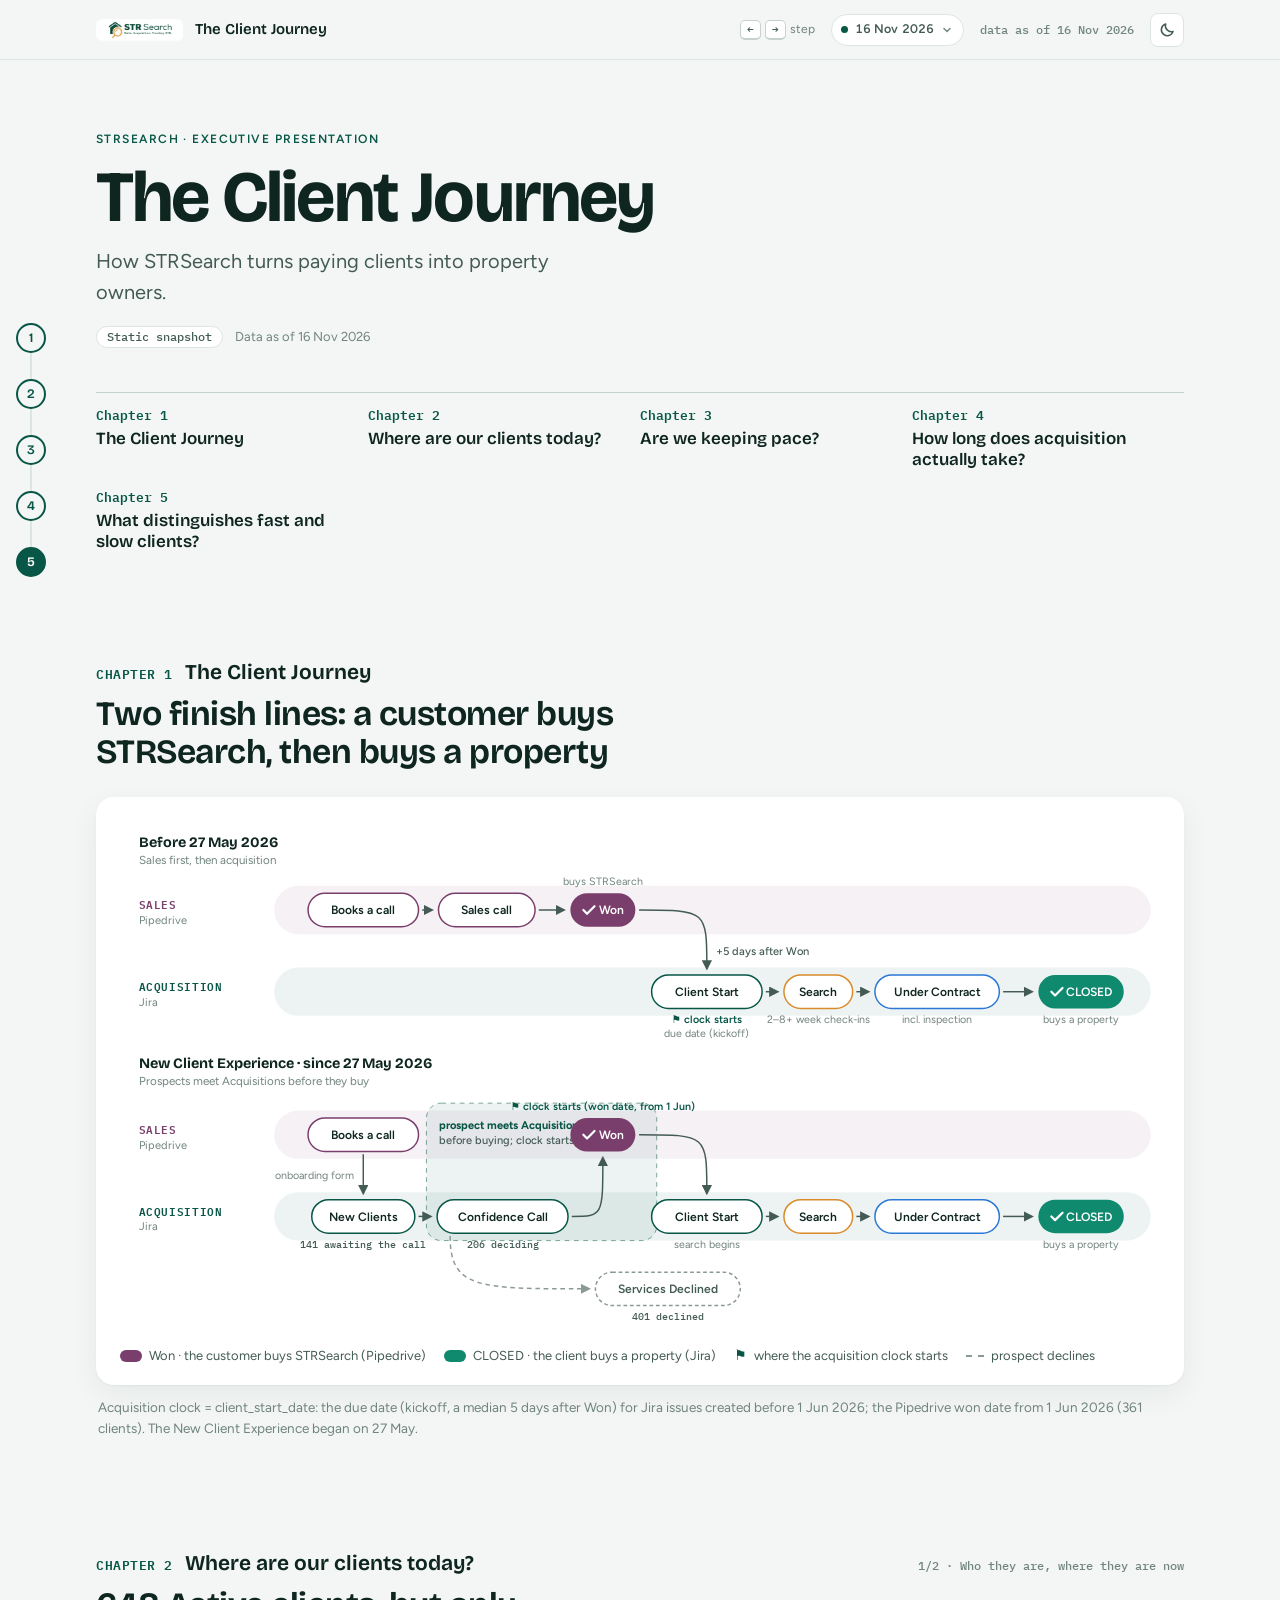
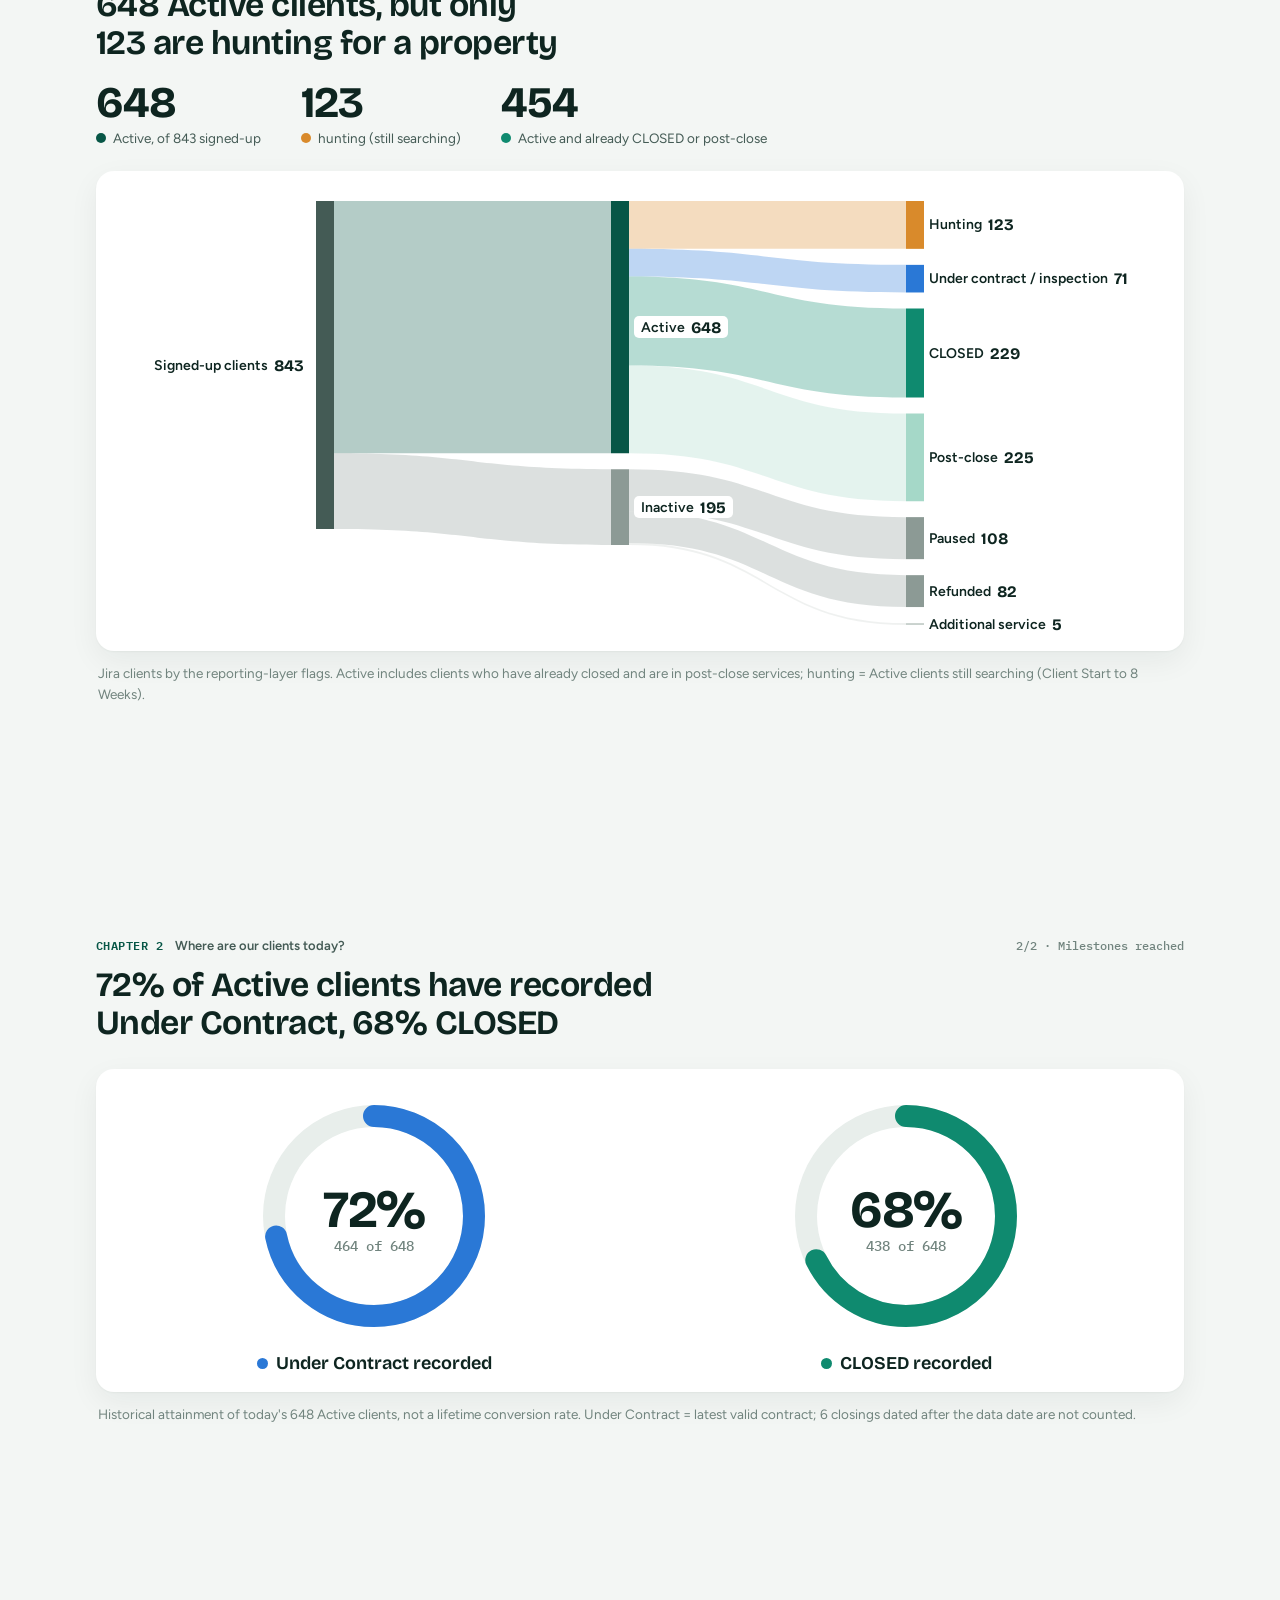
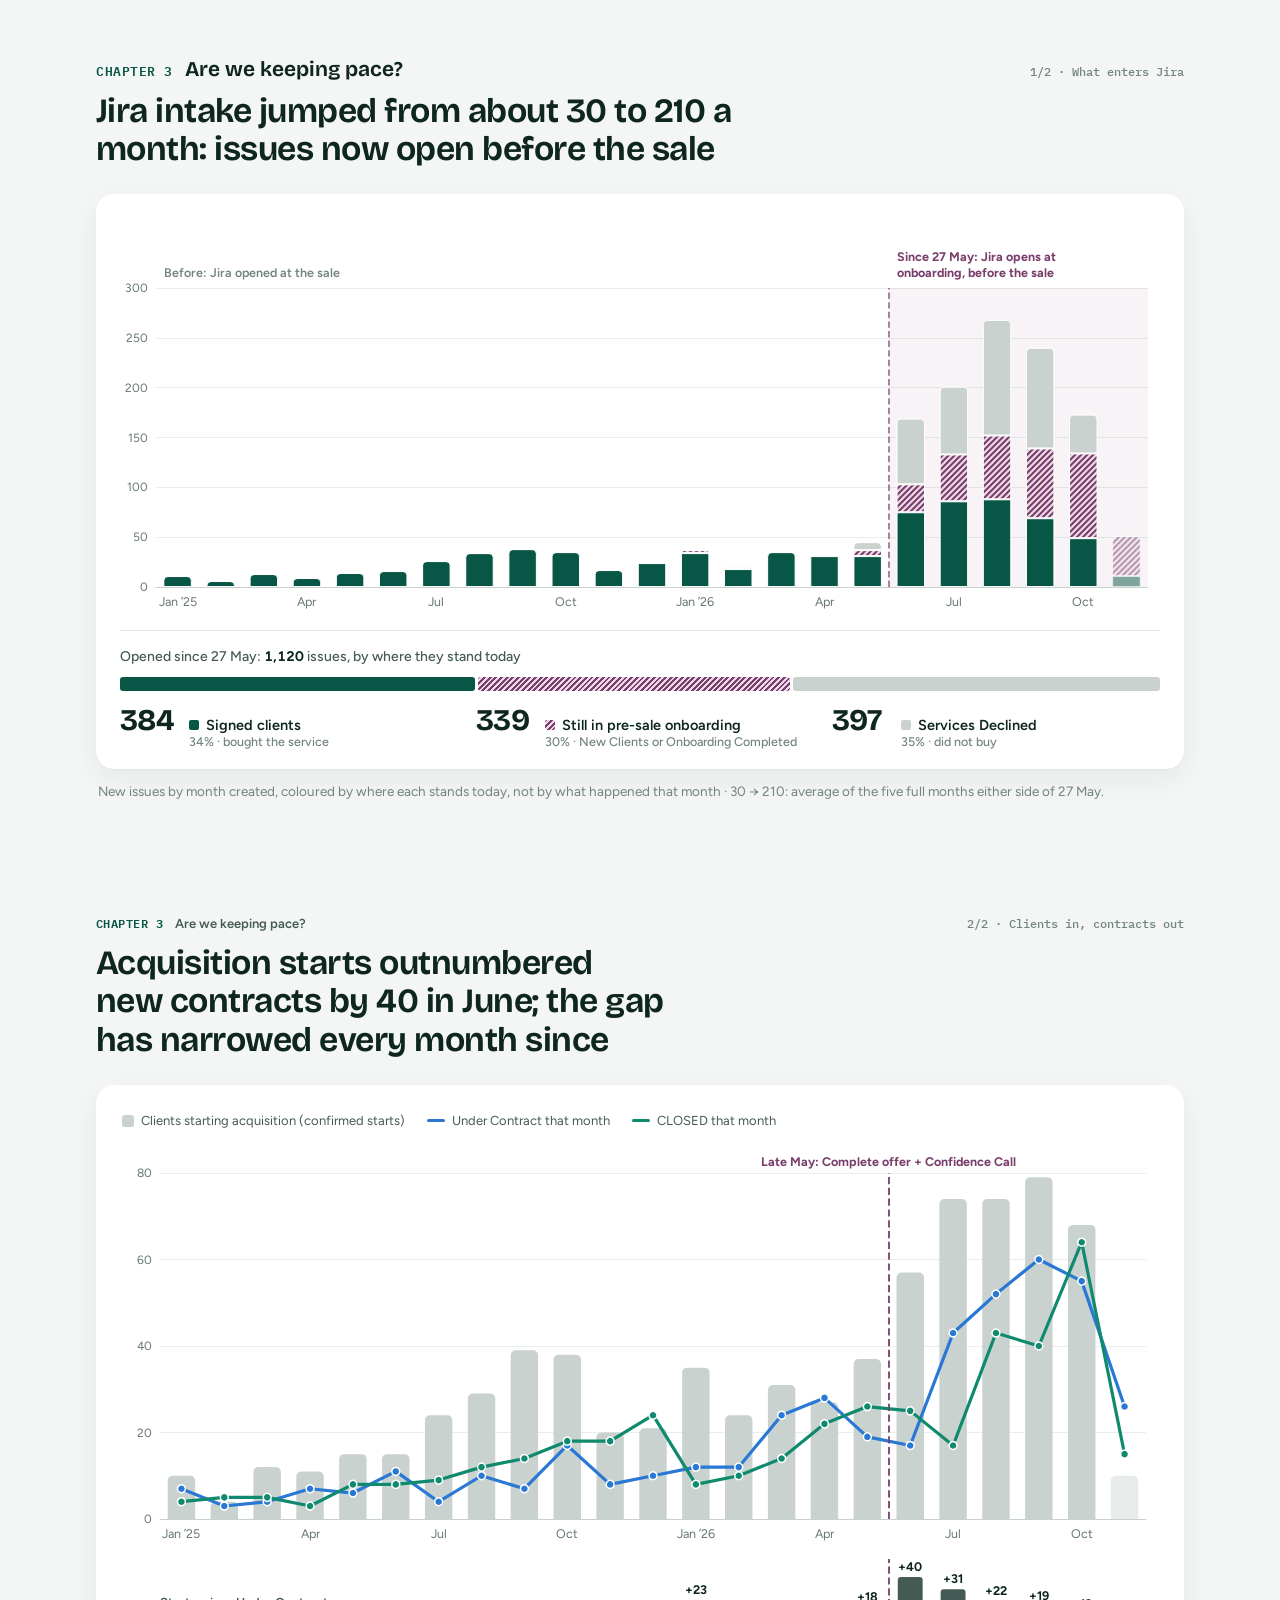
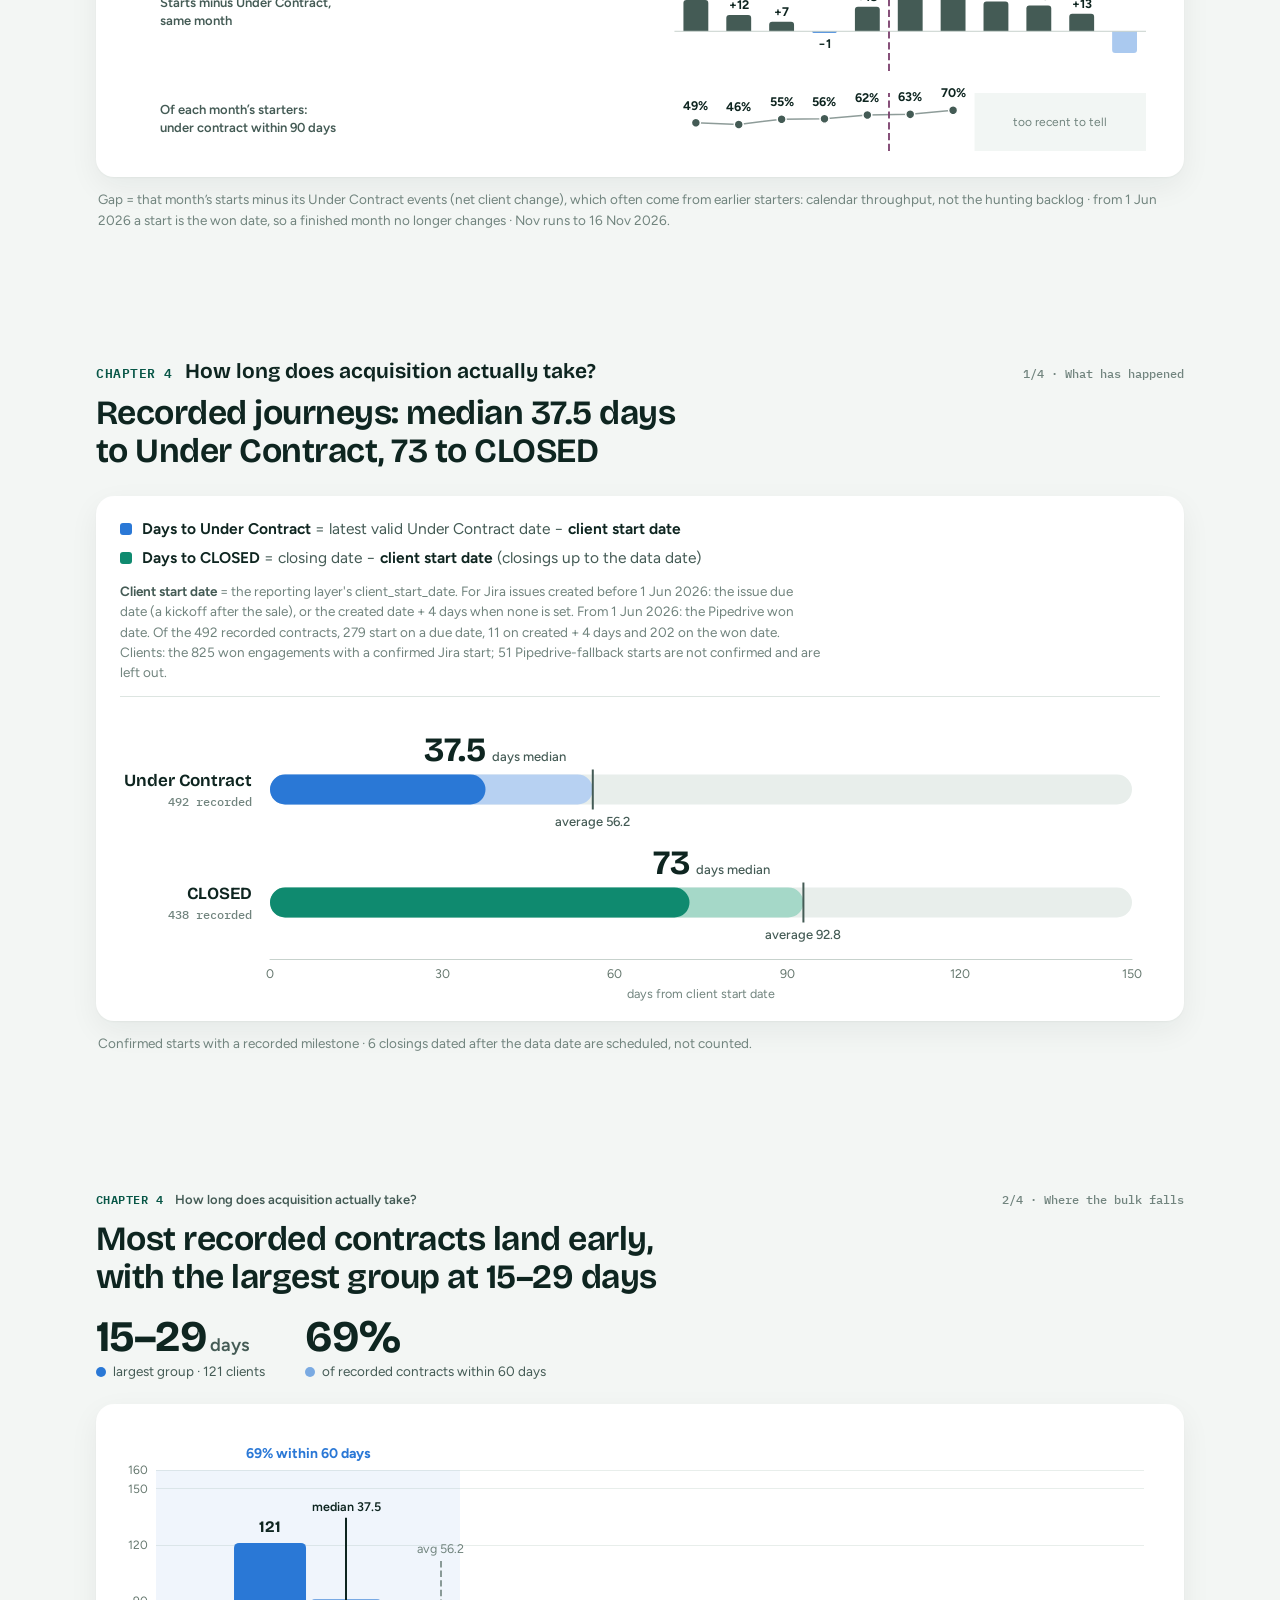
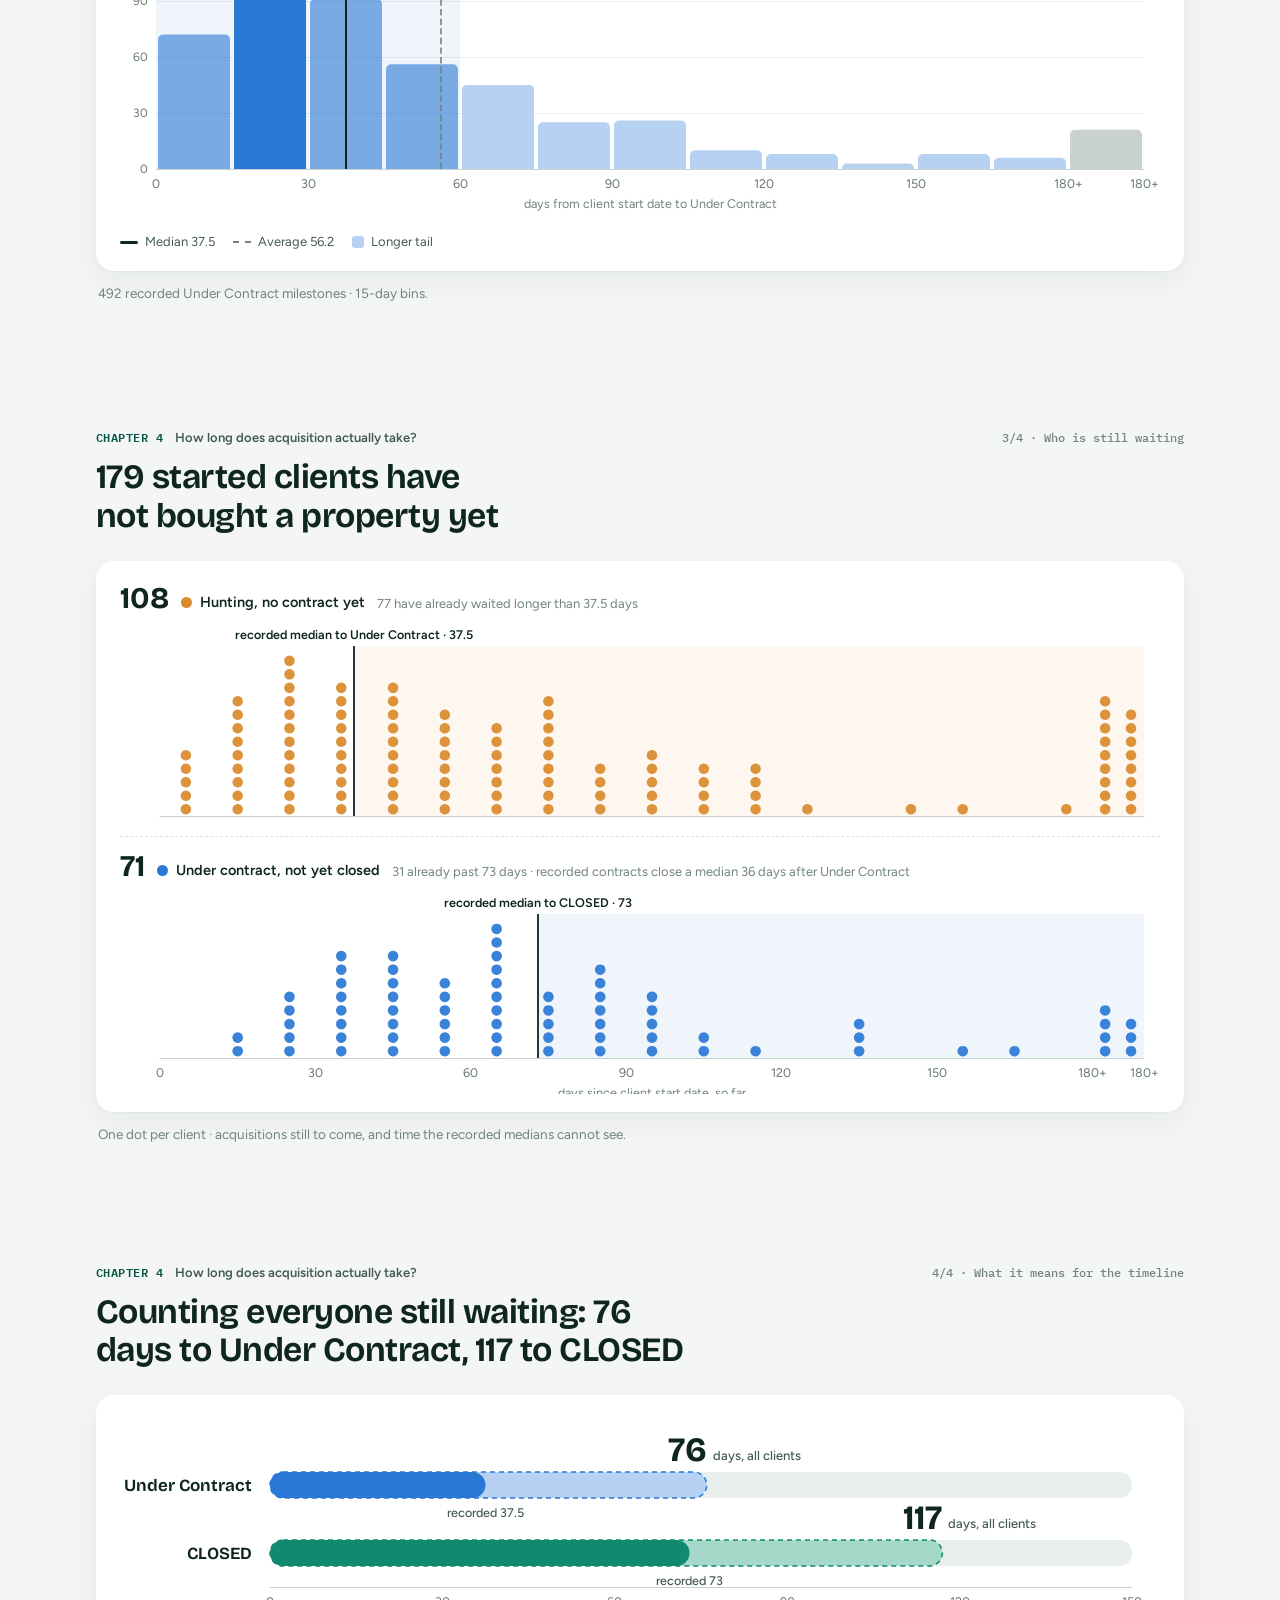
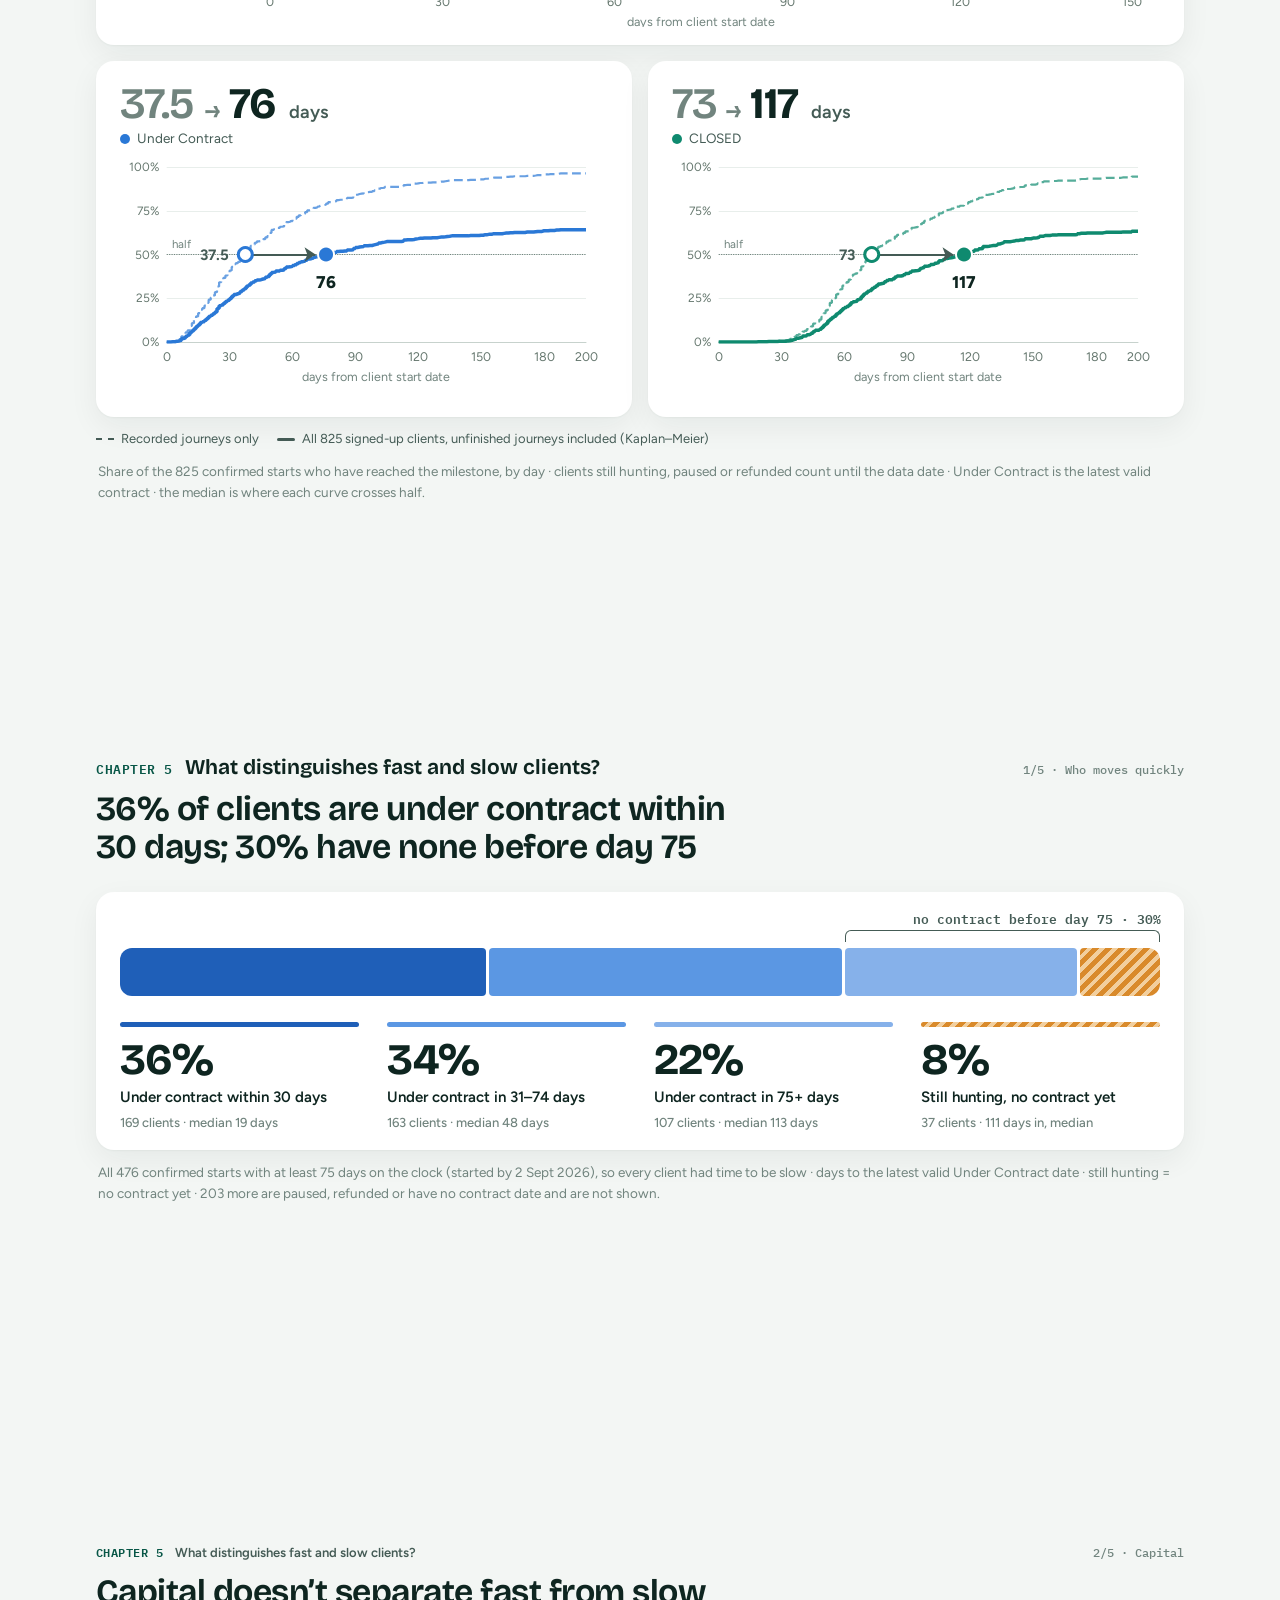
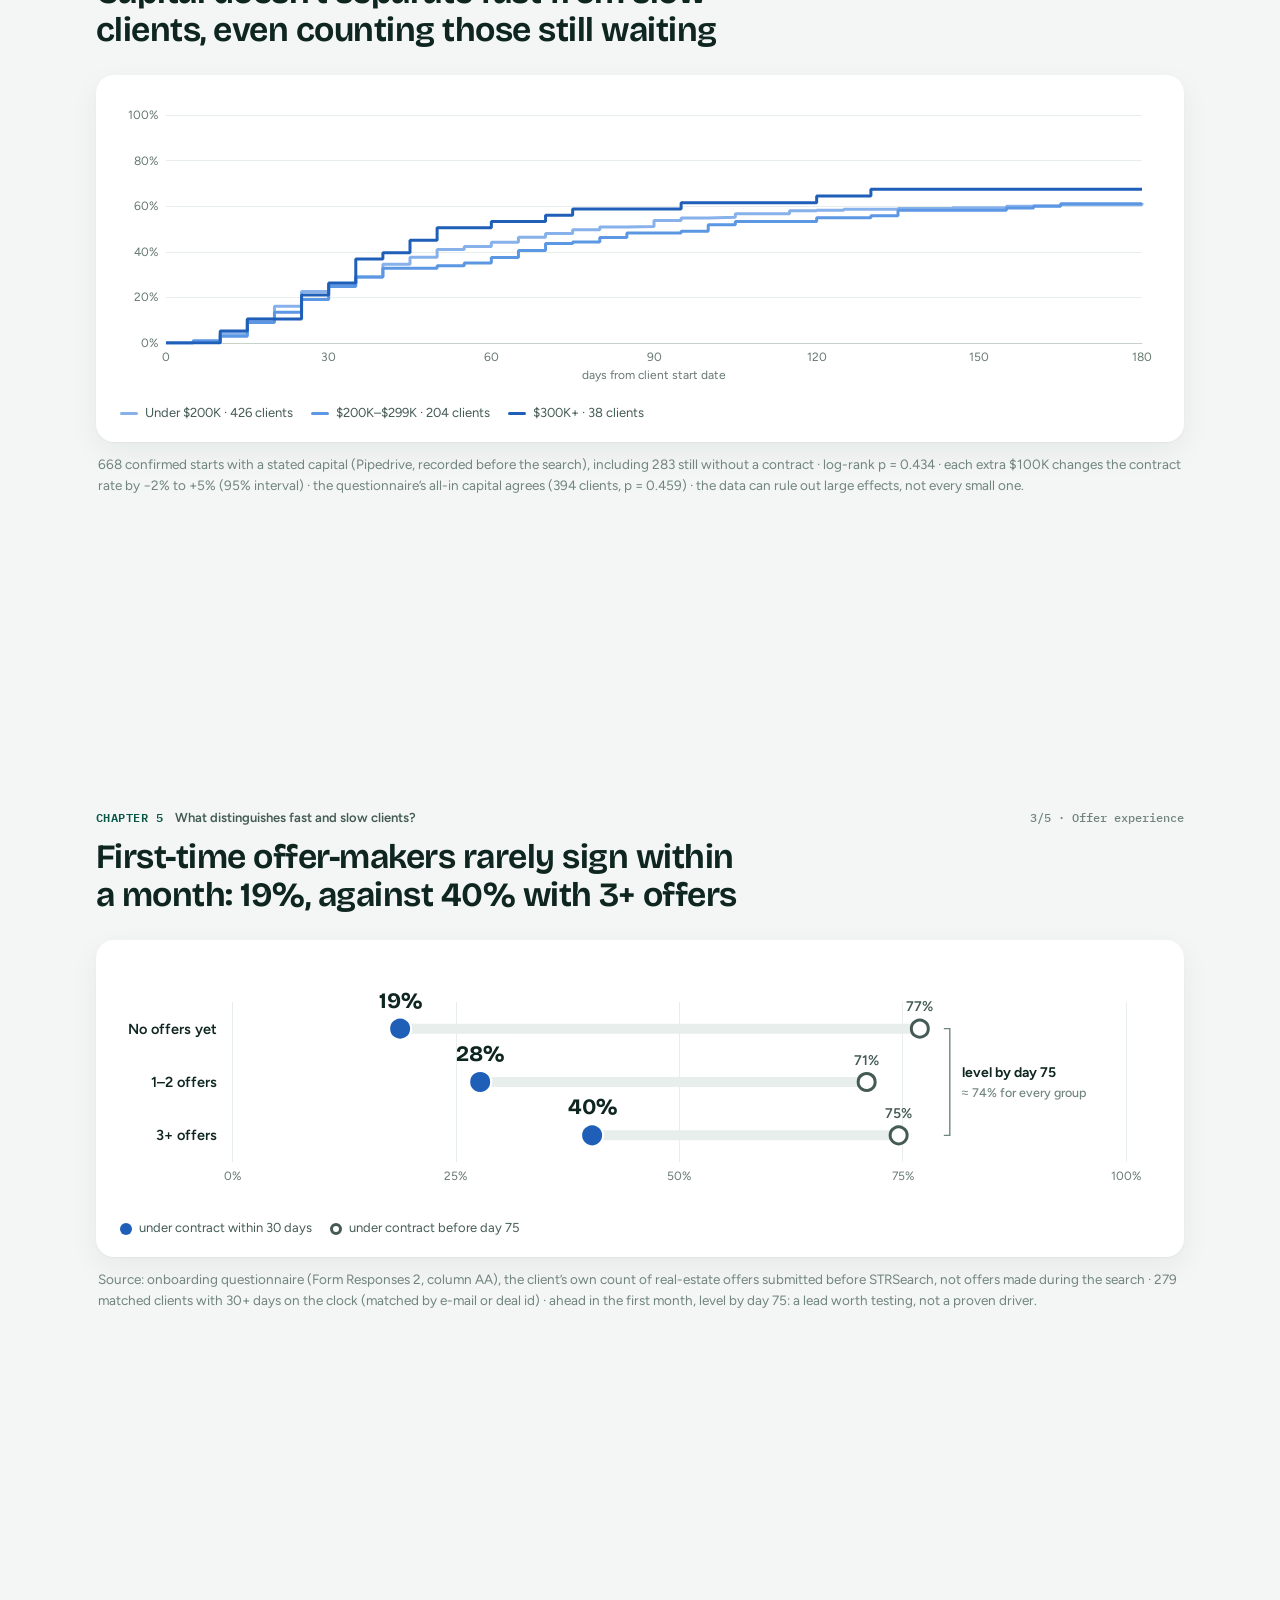
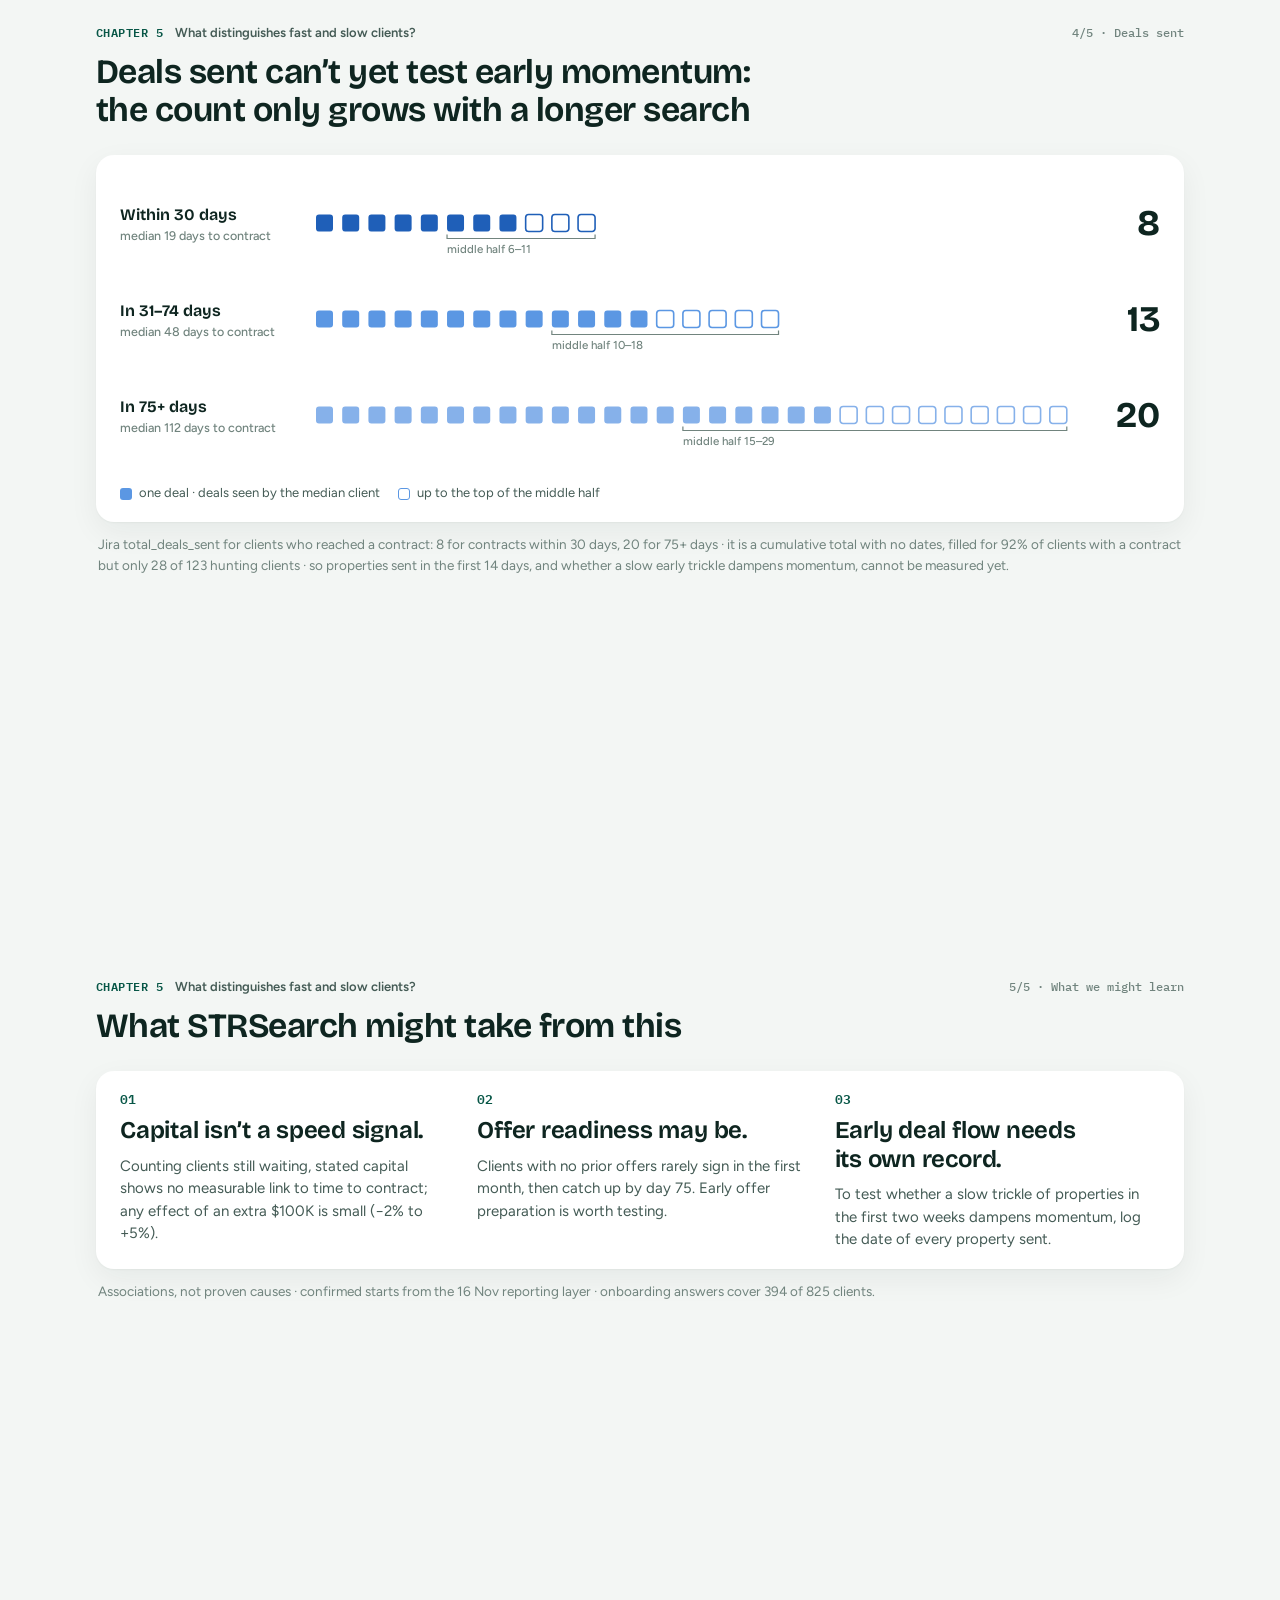
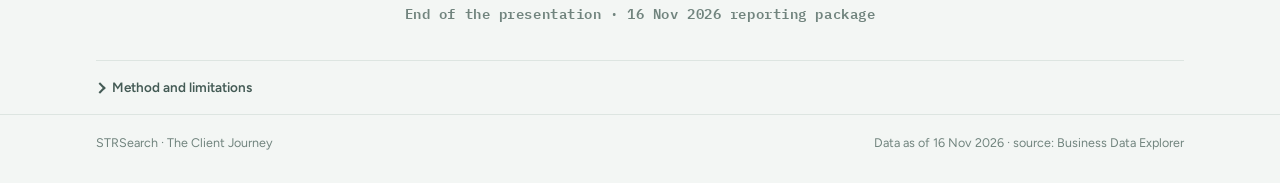
==== docs/2026-11-16/index.html @ 4b4d4197 "Two reporting versions: 16 Nov 2026 (default) and the frozen 12 Nov 2026 archive - 12 Nov 2026 site " ====
<!doctype html>
<html lang="en" data-version="2026-11-16">
<head>
  <meta charset="utf-8">
  <meta name="viewport" content="width=device-width, initial-scale=1, viewport-fit=cover">
  <title>STRSearch Client Journey</title>
  <meta name="claude:viewport-fit-sides" content="cover">
  <meta name="description" content="16 Nov 2026 reporting package. How STRSearch turns paying clients into property owners: the client journey, where clients are today, monthly pace, time to Under Contract and CLOSED, and what distinguishes fast and slow clients.">
  <meta name="robots" content="noindex, nofollow">
  <link rel="icon" href="assets/img/strsearch-logo.webp">
  <link rel="preconnect" href="https://fonts.googleapis.com">
  <link rel="preconnect" href="https://fonts.gstatic.com" crossorigin>
  <link rel="stylesheet" href="https://fonts.googleapis.com/css2?family=Bricolage+Grotesque:opsz,wght@12..96,500..800&family=Figtree:wght@400;500;600;700&family=IBM+Plex+Mono:wght@500;600&display=swap">
  <link rel="stylesheet" href="assets/css/story.css">
  <link rel="stylesheet" href="../version-switcher.css">
  <script>try { var t = localStorage.getItem('cj-theme'); if (t) document.documentElement.setAttribute('data-theme', t); } catch (e) {}</script>
</head>
<body>
  <a class="visually-hidden" href="#main">Skip to content</a>
  <header class="top">
    <div class="stage">
      <a class="brand" href="#top" aria-label="Back to the start"><img src="assets/img/strsearch-logo.webp" alt="STR Search" width="80" height="22"><span>The Client Journey</span></a>
      <span class="spacer"></span>
      <span class="keys" aria-hidden="true"><kbd>←</kbd><kbd>→</kbd> step</span>
      <span data-version-slot></span>
      <span class="snap" id="snap">snapshot</span>
      <button class="theme-btn" id="themeBtn" type="button" aria-label="Switch light or dark mode"><svg viewBox="0 0 20 20" fill="none" stroke="currentColor" stroke-width="1.8" stroke-linecap="round" stroke-linejoin="round"><path d="M16.5 12.2A7 7 0 017.8 3.5a7 7 0 108.7 8.7z"/></svg></button>
    </div>
    <div class="progress" id="progress"></div>
  </header>
  <nav class="rail" id="rail" aria-label="Chapters"></nav>
  <main id="main"></main>
  <footer class="foot"><div class="stage"><span>STRSearch · The Client Journey</span><span id="foot-asof"></span></div></footer>

  <script src="assets/vendor/echarts-5.5.0.min.js"></script>
  <script src="data/story-data.js"></script>
  <script src="assets/js/story.js"></script>
  <script src="assets/js/chapters/journey.js"></script>
  <script src="assets/js/chapters/outcomes.js"></script>
  <script src="assets/js/chapters/pace.js"></script>
  <script src="assets/js/chapters/speed.js"></script>
  <script src="assets/js/chapters/drivers.js"></script>
  <script src="assets/js/chapters/method.js"></script>
  <script src="assets/js/app.js"></script>
  <script src="../versions.js"></script>
  <script src="../version-switcher.js"></script>
  <script>document.getElementById('snap').textContent = 'data as of ' + S.date(S.data.meta.asof);</script>
</body>
</html>
---- docs/2026-11-16/assets/css/story.css ----
/* The Client Journey: a visually led presentation.
   Layout: one stage column (max 1120px) of "scenes", each a slide-like block (eyebrow + one-line headline + one hero visual).
   A slim journey rail on the left tracks the four chapters. Arrow keys step between scenes.
   Colour carries meaning everywhere: plum = sales clock, deep green = acquisition clock,
   amber = still searching, blue = Under Contract, green = CLOSED, grey = inactive / context.
   Chapter 3 intake: signed client = acquisition green, still in pre-sale onboarding = hatched plum (sales side, undecided), Services Declined = grey (--decl).
   Chapter 5 speed groups use one blue ramp (strong = within 30 days, pale = 75+ days) plus hatched amber for still searching.
   Milestone palette validated with the dataviz validator (light on #ffffff, dark on #131c19). */

:root {
  color-scheme: light;
  --bg: #f3f6f4; --surface: #ffffff; --surface-2: #f6f9f7;
  --ink: #0e2520; --ink-2: #445b55; --muted: #71847e;
  --line: #dde5e1; --line-2: #c7d2cd;
  --sales: #7a3e6c; --sales-2: #ecdbe7;
  --acq: #075646; --acq-2: #d5e8e1;
  --uc: #2a78d6; --uc-2: #b7d1f2;
  --closed: #0f8a6f; --closed-2: #a5d8c8;
  --wait: #d98a2b; --wait-2: #f2cf9e;
  --hold: #8c9a95; --hold-2: #c9d2ce; --decl: #c9d2ce;
  --sp-fast: #1f5fb8; --sp-mid: #5b97e3; --sp-slow: #86b1ea;
  --grid: #e8eeeb; --axis: #c7d2cd; --label: #66786f;
  --focus: #2a78d6;
  --shadow: 0 1px 2px rgba(10, 40, 34, .04), 0 10px 30px rgba(10, 40, 34, .06);
  --f-display: "Bricolage Grotesque", "Figtree", system-ui, sans-serif;
  --f-body: "Figtree", system-ui, -apple-system, "Segoe UI", sans-serif;
  --f-mono: "IBM Plex Mono", ui-monospace, "SFMono-Regular", Menlo, monospace;
  --stage: 1120px;
  --head: 60px;
}
@media (prefers-color-scheme: dark) {
  :root:not([data-theme="light"]) {
    color-scheme: dark;
    --bg: #0c1412; --surface: #131c19; --surface-2: #17221e;
    --ink: #e8f1ed; --ink-2: #b5c4be; --muted: #8b9b95;
    --line: #24302c; --line-2: #34423d;
    --sales: #c46fb4; --sales-2: #3a2235;
    --acq: #3fb08f; --acq-2: #163a30;
    --uc: #3987e5; --uc-2: #23426a;
    --closed: #1b9a7c; --closed-2: #1a4f41;
    --wait: #c98500; --wait-2: #5a4212;
    --hold: #7f8d88; --hold-2: #36423e; --decl: #7f8d88;
    --sp-fast: #8bbaf5; --sp-mid: #4a8be0; --sp-slow: #24518f;
    --grid: #1f2a26; --axis: #34423d; --label: #8b9b95;
    --focus: #5596ea;
    --shadow: 0 1px 2px rgba(0, 0, 0, .35), 0 10px 30px rgba(0, 0, 0, .25);
  }
}
:root[data-theme="dark"] {
  color-scheme: dark;
  --bg: #0c1412; --surface: #131c19; --surface-2: #17221e;
  --ink: #e8f1ed; --ink-2: #b5c4be; --muted: #8b9b95;
  --line: #24302c; --line-2: #34423d;
  --sales: #c46fb4; --sales-2: #3a2235;
  --acq: #3fb08f; --acq-2: #163a30;
  --uc: #3987e5; --uc-2: #23426a;
  --closed: #1b9a7c; --closed-2: #1a4f41;
  --wait: #c98500; --wait-2: #5a4212;
  --hold: #7f8d88; --hold-2: #36423e; --decl: #7f8d88;
  --sp-fast: #8bbaf5; --sp-mid: #4a8be0; --sp-slow: #24518f;
  --grid: #1f2a26; --axis: #34423d; --label: #8b9b95;
  --focus: #5596ea;
  --shadow: 0 1px 2px rgba(0, 0, 0, .35), 0 10px 30px rgba(0, 0, 0, .25);
}

* { box-sizing: border-box; }
html { scroll-behavior: smooth; scroll-padding-top: var(--head); }
@media (min-width: 1000px) and (min-height: 700px) and (prefers-reduced-motion: no-preference) { html { scroll-snap-type: y proximity; } }
@media (prefers-reduced-motion: reduce) { html { scroll-behavior: auto; } }
body { margin: 0; background: var(--bg); color: var(--ink); font: 400 16px/1.55 var(--f-body); -webkit-font-smoothing: antialiased; }
body::before { content: ""; position: fixed; inset: 0 0 auto; height: env(safe-area-inset-top, 0px); z-index: 40; background: var(--surface); }
.stage { max-width: var(--stage); margin: 0 auto; padding-left: max(16px, env(safe-area-inset-left, 0px)); padding-right: max(16px, env(safe-area-inset-right, 0px)); }
a { color: var(--acq); }
:focus-visible { outline: 2px solid var(--focus); outline-offset: 3px; border-radius: 4px; }
.num { font-variant-numeric: tabular-nums; }
.visually-hidden { position: absolute; width: 1px; height: 1px; overflow: hidden; clip: rect(0 0 0 0); white-space: nowrap; }

/* ---------- header */
.top { position: sticky; top: env(safe-area-inset-top, 0px); z-index: 30; height: var(--head); background: color-mix(in srgb, var(--bg) 88%, transparent); backdrop-filter: blur(10px); border-bottom: 1px solid var(--line); }
.top .stage { height: 100%; display: flex; align-items: center; gap: 16px; }
.brand { display: flex; align-items: center; gap: 12px; text-decoration: none; color: var(--ink); min-width: 0; }
.brand img { height: 22px; width: auto; }
.brand span { font: 600 15px/1 var(--f-display); white-space: nowrap; }
.top .spacer { flex: 1; }
.snap { font: 500 12px/1 var(--f-mono); color: var(--muted); white-space: nowrap; }
.keys { display: inline-flex; align-items: center; gap: 4px; font-size: 12px; color: var(--muted); }
.keys kbd { font: 500 11px/1 var(--f-mono); border: 1px solid var(--line-2); border-bottom-width: 2px; border-radius: 5px; padding: 3px 6px; background: var(--surface); color: var(--ink-2); }
.theme-btn { flex: none; width: 34px; height: 34px; border-radius: 8px; border: 1px solid var(--line); background: var(--surface); color: var(--ink-2); cursor: pointer; display: grid; place-items: center; }
.theme-btn svg { width: 17px; height: 17px; }
.progress { position: absolute; left: 0; bottom: -1px; height: 2px; width: 100%; transform-origin: left; transform: scaleX(0); background: var(--acq); }
@media (max-width: 760px) { .keys, .snap { display: none; } }

/* ---------- journey rail */
.rail { position: fixed; left: max(14px, calc((100vw - var(--stage)) / 2 - 64px)); top: 50%; transform: translateY(-50%); z-index: 20; display: none; }
@media (min-width: 1260px) { .rail { display: block; } }
.rail ol { list-style: none; margin: 0; padding: 0; display: grid; gap: 26px; position: relative; }
.rail ol::before { content: ""; position: absolute; left: 14px; top: 14px; bottom: 14px; width: 2px; background: var(--line); }
.rail li { position: relative; }
.rail a { display: flex; align-items: center; gap: 10px; text-decoration: none; color: var(--muted); }
.rail .dot { width: 30px; height: 30px; border-radius: 50%; display: grid; place-items: center; background: var(--bg); border: 2px solid var(--line-2); font: 600 13px/1 var(--f-display); color: var(--muted); position: relative; z-index: 1; transition: background .2s, border-color .2s, color .2s; }
.rail .lbl { font-size: 12.5px; font-weight: 500; white-space: nowrap; opacity: 0; transform: translateX(-4px); transition: opacity .2s, transform .2s; pointer-events: none; background: var(--surface); padding: 3px 8px; border-radius: 6px; box-shadow: var(--shadow); }
.rail a:hover .lbl, .rail a:focus-visible .lbl { opacity: 1; transform: none; }
.rail li.on .dot { background: var(--acq); border-color: var(--acq); color: var(--surface); }
.rail li.done .dot { border-color: var(--acq); color: var(--acq); }

/* ---------- opening */
.opening { padding-block: 72px 40px; }
.kicker { font: 600 12px/1.3 var(--f-body); letter-spacing: .12em; text-transform: uppercase; color: var(--acq); }
h1 { font: 700 clamp(40px, 6vw, 72px)/0.98 var(--f-display); letter-spacing: -.025em; margin: 14px 0 14px; color: var(--ink); }
.opening .sub { font-size: clamp(17px, 1.6vw, 20px); color: var(--ink-2); margin: 0; max-width: 40ch; }
.opening .meta { margin-top: 18px; display: flex; flex-wrap: wrap; gap: 8px 12px; align-items: center; font-size: 13px; color: var(--muted); }
.tag { display: inline-flex; align-items: center; gap: 6px; padding: 4px 10px; border-radius: 999px; background: var(--surface); border: 1px solid var(--line); font: 500 12px/1 var(--f-mono); color: var(--ink-2); }
.agenda { list-style: none; padding: 0; margin: 44px 0 0; display: grid; grid-template-columns: repeat(4, minmax(0, 1fr)); gap: 0; border-top: 1px solid var(--line-2); }
@media (max-width: 860px) { .agenda { grid-template-columns: repeat(2, minmax(0, 1fr)); } }
.agenda a { display: grid; gap: 6px; padding: 16px 16px 4px 0; text-decoration: none; color: var(--ink); }
.agenda .n { font: 600 13px/1 var(--f-mono); color: var(--acq); }
.agenda .t { font: 600 17px/1.25 var(--f-display); }
.agenda a:hover .t { color: var(--acq); }

/* ---------- scenes */
.scene { padding-block: 64px 48px; scroll-snap-align: start; display: flex; flex-direction: column; justify-content: center; }
.scene > .stage { width: 100%; }
@media (min-width: 1000px) and (min-height: 700px) { .scene { min-height: calc(100svh - var(--head)); } }
.sh { display: grid; gap: 10px; margin-bottom: 26px; }
.sh-top { display: flex; flex-wrap: wrap; align-items: baseline; gap: 6px 12px; font-size: 13px; color: var(--muted); }
.sh-ch { font: 600 12px/1 var(--f-mono); letter-spacing: .04em; color: var(--acq); text-transform: uppercase; }
.sh-ct { font-weight: 600; color: var(--ink-2); }
.sh-step { font: 500 12px/1 var(--f-mono); color: var(--muted); margin-left: auto; }
.sh h2 { margin: 0; font: 650 clamp(24px, 2.7vw, 34px)/1.12 var(--f-display); letter-spacing: -.015em; color: var(--ink); max-width: 30ch; text-wrap: balance; }
.scene.first .sh-ct { font: 650 clamp(18px, 1.7vw, 21px)/1.2 var(--f-display); color: var(--ink); }
.scene.first .sh-ch { font-size: 13px; }

.board { background: var(--surface); border-radius: 18px; box-shadow: var(--shadow); padding: 22px 24px 18px; min-width: 0; }
.board + .board { margin-top: 16px; }
.cap { margin: 12px 2px 0; font-size: 13.5px; color: var(--muted); }
.cap b { color: var(--ink-2); font-weight: 600; }
.chart { width: 100%; height: 360px; }
.chart.h-xl { height: 440px; }
.chart.h-l { height: 400px; }
.chart.h-m { height: 300px; }
.chart.h-s { height: 210px; }
.chart.h-xs { height: 180px; }

.legend { display: flex; flex-wrap: wrap; gap: 6px 18px; font-size: 13px; color: var(--ink-2); margin-top: 6px; }
.legend span, .legend button { display: inline-flex; align-items: center; gap: 7px; }
.legend button { font: inherit; color: inherit; background: none; border: 0; padding: 4px 2px; cursor: pointer; border-radius: 6px; }
.legend button[aria-pressed="false"] { opacity: .4; }
.legend i { width: 12px; height: 12px; border-radius: 3px; display: inline-block; }
.legend i.line { height: 3px; width: 18px; border-radius: 2px; }
.legend i.dash { height: 0; width: 18px; border-top: 2.5px dashed; border-radius: 0; background: none !important; }
.legend i.dot { border-radius: 50%; }
.legend i.ring { border-radius: 50%; background: none !important; border: 2.5px solid; }

/* headline figures sitting above a visual */
.figs { display: flex; flex-wrap: wrap; gap: 14px 40px; margin: -6px 0 22px; }
.fig { display: grid; gap: 2px; }
.fig .v { font: 700 clamp(30px, 3.4vw, 44px)/1 var(--f-display); letter-spacing: -.02em; color: var(--ink); }
.fig .v small { font: 600 .42em var(--f-body); color: var(--ink-2); margin-left: 3px; letter-spacing: 0; }
.fig .l { font-size: 13.5px; color: var(--ink-2); display: flex; align-items: center; gap: 7px; }
.fig .l i { width: 10px; height: 10px; border-radius: 50%; display: inline-block; flex: none; }
.fig.arrow .v { display: inline-flex; align-items: baseline; gap: 10px; }
.fig.arrow .v .from { color: var(--muted); font-weight: 600; }
.fig.arrow .v .to { color: var(--ink); }
.fig.arrow .v .ar { font-size: .55em; color: var(--muted); }

/* ---------- small multiples */
.duo { display: grid; grid-template-columns: repeat(2, minmax(0, 1fr)); gap: 16px; }
@media (max-width: 860px) { .duo { grid-template-columns: 1fr; } }
.lane-head { display: flex; flex-wrap: wrap; align-items: baseline; gap: 4px 12px; margin: 0 0 2px; }
.lane-head .v { font: 700 30px/1 var(--f-display); color: var(--ink); }
.lane-head .t { font-size: 14.5px; font-weight: 600; color: var(--ink); display: inline-flex; align-items: center; gap: 8px; }
.lane-head .t i { width: 11px; height: 11px; border-radius: 50%; }
.lane-head .s { font-size: 13px; color: var(--muted); }
.lane + .lane { margin-top: 10px; padding-top: 14px; border-top: 1px dashed var(--line); }

/* ---------- rings */
.rings { display: grid; grid-template-columns: repeat(2, minmax(0, 1fr)); gap: 24px; align-items: start; }
@media (max-width: 640px) { .rings { grid-template-columns: 1fr; } }
.ring { display: grid; justify-items: center; gap: 12px; text-align: center; }
.ring svg { width: min(250px, 70vw); height: auto; display: block; }
.ring .bg { fill: none; stroke: var(--grid); }
.ring .fg { fill: none; stroke-linecap: round; transform: rotate(-90deg); transform-origin: 50% 50%; }
.ring .pct { font: 700 52px var(--f-display); fill: var(--ink); letter-spacing: -.02em; }
.ring .of { font: 500 14px var(--f-mono); fill: var(--muted); }
.ring .name { font: 650 18px/1.2 var(--f-display); color: var(--ink); display: inline-flex; align-items: center; gap: 8px; }
.ring .name i { width: 11px; height: 11px; border-radius: 50%; }

/* ---------- closing + method */
.closing { padding-block: 36px 8px; text-align: center; font: 600 14px var(--f-mono); color: var(--muted); letter-spacing: .04em; }
details.method { margin: 28px 0 0; border-top: 1px solid var(--line); }
details.method > summary { cursor: pointer; list-style: none; padding: 16px 0; font-size: 13.5px; font-weight: 600; color: var(--ink-2); display: flex; align-items: center; gap: 8px; }
details.method > summary::-webkit-details-marker { display: none; }
details.method > summary::before { content: ""; width: 6px; height: 6px; border-right: 2px solid currentColor; border-bottom: 2px solid currentColor; transform: rotate(-45deg); transition: transform .15s; }
details.method[open] > summary::before { transform: rotate(45deg); }
details.method ul { margin: 0 0 20px; padding-left: 18px; columns: 2; column-gap: 44px; font-size: 13.5px; color: var(--ink-2); }
details.method li { break-inside: avoid; margin-bottom: 8px; }
@media (max-width: 800px) { details.method ul { columns: 1; } }
footer.foot { border-top: 1px solid var(--line); padding-block: 18px 30px; font-size: 12.5px; color: var(--muted); }
footer.foot .stage { display: flex; flex-wrap: wrap; gap: 6px 18px; justify-content: space-between; }

/* ---------- chapter 1: route map */
.diagram .scroll { overflow-x: auto; }
.diagram svg { display: block; width: 100%; min-width: 940px; height: auto; }
.jt { font: 700 15.5px var(--f-display); fill: var(--ink); }
.jts { font: 400 12.5px var(--f-body); fill: var(--muted); }
.jband.s { fill: var(--sales); opacity: .07; }
.jband.a { fill: var(--acq); opacity: .07; }
.jlane { font: 600 11.5px var(--f-mono); letter-spacing: .06em; }
.jlane.s { fill: var(--sales); }
.jlane.a { fill: var(--acq); }
.jlsub { font: 400 12px var(--f-body); fill: var(--muted); }
.jn rect { fill: var(--surface); stroke-width: 1.6; }
.jn text { font: 600 13px var(--f-body); fill: var(--ink); }
.jn.s rect { stroke: var(--sales); }
.jn.a rect { stroke: var(--acq); }
.jn.search rect { stroke: var(--wait); }
.jn.uc rect { stroke: var(--uc); }
.jn.won rect { fill: var(--sales); stroke: none; }
.jn.closed rect { fill: var(--closed); stroke: none; }
.jn.won text, .jn.closed text { fill: #fff; }
.jn.exit rect { stroke: var(--hold); stroke-dasharray: 4 3; }
.jn.exit text { fill: var(--ink-2); }
.jn-check { fill: none; stroke: #fff; stroke-width: 2.4; stroke-linecap: round; stroke-linejoin: round; }
.jsub { font: 400 11.5px var(--f-body); fill: var(--muted); }
.jsub.flag { fill: var(--acq); font-weight: 600; }
.jsub.count { font: 500 11px var(--f-mono); fill: var(--ink-2); }
.je { fill: none; stroke: var(--ink-2); stroke-width: 1.6; }
.je.x { stroke: var(--hold); stroke-dasharray: 5 4; }
.jhead { fill: var(--ink-2); }
.jhead.x { fill: var(--hold); }
.joverlap { fill: var(--acq); fill-opacity: .07; stroke: var(--acq); stroke-opacity: .55; stroke-dasharray: 5 5; }
.jlab { font: 500 12px var(--f-body); fill: var(--ink-2); }
.jlab.a { font-weight: 700; fill: var(--acq); }
.legend i.pill { width: 22px; height: 12px; border-radius: 6px; }
.legend b.flag { color: var(--acq); font-size: 14px; }
.chart.h-s2 { height: 250px; }

.duo > .board + .board { margin-top: 0; }

/* ---------- chapter 5: fast and slow clients */
.mix { position: relative; padding-top: 34px; }
.mix-bar { display: flex; gap: 3px; height: 48px; }
.mix-bar i { display: block; min-width: 4px; border-radius: 4px; }
.mix-bar i:first-child { border-radius: 12px 4px 4px 12px; }
.mix-bar i:last-child { border-radius: 4px 12px 12px 4px; }
.sp-fast { background: var(--sp-fast); }
.sp-middle { background: var(--sp-mid); }
.sp-slow { background: var(--sp-slow); }
.sp-searching { background: repeating-linear-gradient(135deg, var(--wait) 0 5px, var(--wait-2) 5px 9px); }
.mix-brace { position: absolute; top: 16px; height: 12px; border: 1.5px solid var(--ink-2); border-bottom: 0; border-radius: 6px 6px 0 0; }
.mix-brace span { position: absolute; right: -2px; bottom: 16px; font: 600 12.5px/1 var(--f-mono); color: var(--ink-2); white-space: nowrap; }
.mix-keys { display: grid; grid-template-columns: repeat(4, minmax(0, 1fr)); gap: 22px 28px; margin-top: 26px; }
@media (max-width: 760px) { .mix-keys { grid-template-columns: repeat(2, minmax(0, 1fr)); } }
.mk { display: grid; gap: 6px; align-content: start; min-width: 0; }
.mk::before { content: ""; height: 5px; border-radius: 3px; margin-bottom: 6px; }
.mk.fast::before { background: var(--sp-fast); }
.mk.middle::before { background: var(--sp-mid); }
.mk.slow::before { background: var(--sp-slow); }
.mk.searching::before { background: repeating-linear-gradient(135deg, var(--wait) 0 5px, var(--wait-2) 5px 9px); }
.mk-v { font: 700 clamp(32px, 3.4vw, 44px)/1 var(--f-display); letter-spacing: -.02em; color: var(--ink); }
.mk-t { font: 600 15px/1.3 var(--f-body); color: var(--ink); }
.mk-s { font: 500 13px/1.4 var(--f-body); color: var(--muted); }
.chart.h-d { height: 300px; }
.legend i.hollow { border-radius: 50%; background: none !important; border: 3px solid var(--ink-2); }
.learn { list-style: none; margin: 0; padding: 0; display: grid; grid-template-columns: repeat(3, minmax(0, 1fr)); gap: 32px; counter-reset: learn; }
@media (max-width: 860px) { .learn { grid-template-columns: 1fr; gap: 22px; } }
.learn li { counter-increment: learn; display: grid; gap: 10px; align-content: start; min-width: 0; }
.learn li::before { content: counter(learn, decimal-leading-zero); font: 600 13px/1 var(--f-mono); color: var(--acq); }
.learn b { font: 650 clamp(20px, 1.9vw, 24px)/1.2 var(--f-display); letter-spacing: -.01em; color: var(--ink); text-wrap: balance; }
.learn span { font-size: 15px; line-height: 1.5; color: var(--ink-2); }

/* ---------- chapter 3: Jira intake tally + taller throughput chart */
.chart.h-xxl { height: 500px; }
.chart.h-pace { height: 620px; }
.legend.legend-top { margin: 0 0 4px; }
@media (max-width: 640px) { .chart.h-xxl { height: 470px; } .chart.h-pace { height: 570px; } }

/* ---------- chapter 4: how the clock is counted */
.clock { display: grid; gap: 6px; margin: 0 0 6px; padding-bottom: 14px; border-bottom: 1px solid var(--line); }
.clk { display: flex; align-items: baseline; gap: 10px; font-size: 15.5px; line-height: 1.45; color: var(--ink-2); }
.clk i { flex: none; width: 12px; height: 12px; border-radius: 3px; transform: translateY(1px); }
.clk b { color: var(--ink); font-weight: 650; }
.clk-def { margin: 6px 0 0; font-size: 13.5px; line-height: 1.5; color: var(--muted); max-width: 78ch; }
.clk-def b { color: var(--ink-2); font-weight: 650; }
.in-signed { background: var(--acq); }
.in-presale { background: repeating-linear-gradient(135deg, var(--sales) 0 2px, var(--sales-2) 2px 4px); }
.in-declined { background: var(--decl); }
.tally { margin-top: 14px; padding-top: 16px; border-top: 1px solid var(--line); }
.tally-h { font: 500 14px/1.4 var(--f-body); color: var(--ink-2); }
.tally-h b { color: var(--ink); font-weight: 700; }
.tally-bar { display: flex; gap: 3px; height: 14px; margin-top: 10px; }
.tally-bar i { display: block; min-width: 4px; border-radius: 3px; }
.tally-keys { display: grid; grid-template-columns: repeat(3, minmax(0, 1fr)); gap: 12px 28px; margin-top: 14px; }
.tk { display: grid; grid-template-columns: auto minmax(0, 1fr); column-gap: 12px; align-items: baseline; min-width: 0; }
.tk-v { grid-row: span 2; min-width: 1.9em; font: 700 clamp(24px, 2.4vw, 30px)/1 var(--f-display); letter-spacing: -.02em; color: var(--ink); }
.tk-t { font: 600 14.5px/1.3 var(--f-body); color: var(--ink); }
.tk-t i { display: inline-block; width: 10px; height: 10px; border-radius: 2px; margin-right: 7px; vertical-align: 0; }
.tk-s { font: 500 12.5px/1.35 var(--f-body); color: var(--muted); }
@media (max-width: 760px) { .tally-keys { grid-template-columns: 1fr; gap: 10px; } }
---- docs/version-switcher.css ----
/* Reporting-version switcher (shared by every version folder). Colours come from the host page's tokens,
   so the control follows its light/dark theme; literal fallbacks only apply if a token is missing. */
.vs {
  --vs-surface: var(--surface, #ffffff);
  --vs-ink: var(--ink, #1d2a26);
  --vs-ink-2: var(--ink-2, #485a55);
  --vs-muted: var(--ink-muted, var(--muted, #6b7b76));
  --vs-line: var(--border, var(--line, #d9e2de));
  --vs-accent: var(--accent, var(--acq, #075646));
  --vs-amber: #b87412;
  position: relative;
  flex: none;
  font-family: inherit;
}
.vs-btn {
  display: inline-flex; align-items: center; gap: 7px;
  height: 32px; padding: 0 10px 0 9px;
  border: 1px solid var(--vs-line); border-radius: 999px;
  background: var(--vs-surface); color: var(--vs-ink-2);
  font-family: inherit; font-size: 12.5px; font-weight: 600; line-height: 1;
  font-variant-numeric: tabular-nums; letter-spacing: .01em;
  cursor: pointer; white-space: nowrap;
  transition: border-color .15s ease, color .15s ease;
}
.vs-btn:hover, .vs.is-open .vs-btn { border-color: var(--vs-accent); color: var(--vs-ink); }
.vs-btn:focus-visible { outline: 2px solid var(--focus, #2a78d6); outline-offset: 2px; }
.vs-dot { width: 7px; height: 7px; border-radius: 50%; background: var(--vs-accent); flex: none; }
.vs-dot--archived { background: var(--vs-amber); }
.vs-short { display: none; }
.vs-chev { width: 12px; height: 12px; opacity: .7; transition: transform .15s ease; }
.vs.is-open .vs-chev { transform: rotate(180deg); }

.vs-pop {
  position: absolute; right: 0; top: calc(100% + 8px); z-index: 1000;
  width: min(300px, calc(100vw - 32px));
  padding: 6px; border: 1px solid var(--vs-line); border-radius: 12px;
  background: var(--vs-surface); color: var(--vs-ink);
  box-shadow: 0 12px 32px rgba(8, 30, 25, .16), 0 2px 6px rgba(8, 30, 25, .08);
}
.vs-head { padding: 8px 10px 6px; font-size: 11px; font-weight: 600; letter-spacing: .08em; text-transform: uppercase; color: var(--vs-muted); }
.vs-item {
  display: grid; gap: 2px; padding: 9px 10px; border-radius: 8px;
  color: inherit; text-decoration: none; border: 1px solid transparent;
}
.vs-item:hover, .vs-item:focus-visible { background: color-mix(in srgb, var(--vs-accent) 8%, transparent); outline: none; border-color: color-mix(in srgb, var(--vs-accent) 25%, transparent); }
.vs-item.is-current { background: color-mix(in srgb, var(--vs-accent) 10%, transparent); }
.vs-item-top { display: flex; align-items: center; justify-content: space-between; gap: 8px; }
.vs-item-date { font-weight: 700; font-size: 14px; font-variant-numeric: tabular-nums; }
.vs-item-title { font-size: 13px; color: var(--vs-ink-2); }
.vs-item-asof { font-size: 12px; color: var(--vs-muted); font-variant-numeric: tabular-nums; }
.vs-tag { font-size: 10.5px; font-weight: 600; letter-spacing: .04em; text-transform: uppercase; padding: 3px 7px; border-radius: 999px; }
.vs-tag--current { color: var(--vs-accent); background: color-mix(in srgb, var(--vs-accent) 12%, transparent); }
.vs-tag--archived { color: var(--vs-amber); background: color-mix(in srgb, var(--vs-amber) 14%, transparent); }
.vs-note { margin: 4px 10px 6px; font-size: 11.5px; line-height: 1.45; color: var(--vs-muted); }
.vs-cross { display: block; margin: 2px 4px 4px; padding: 8px 6px; border-top: 1px solid var(--vs-line); font-size: 12.5px; font-weight: 600; color: var(--vs-accent); text-decoration: none; }
.vs-cross:hover, .vs-cross:focus-visible { text-decoration: underline; outline: none; }

.vs--float { position: fixed; z-index: 1000; right: max(12px, env(safe-area-inset-right, 0px)); bottom: max(12px, env(safe-area-inset-bottom, 0px)); }
.vs--float .vs-pop { top: auto; bottom: calc(100% + 8px); }

.vs-banner {
  display: flex; flex-wrap: wrap; align-items: center; justify-content: center; gap: 4px 10px;
  padding: 7px max(16px, env(safe-area-inset-right, 0px)) 7px max(16px, env(safe-area-inset-left, 0px));
  font-size: 12.5px; line-height: 1.4; text-align: center;
  color: var(--ink-2, #485a55);
  background: color-mix(in srgb, #ecaa4a 16%, var(--surface, #ffffff));
  border-bottom: 1px solid color-mix(in srgb, #ecaa4a 40%, var(--border, var(--line, #d9e2de)));
}
.vs-banner a { color: var(--ink, #1d2a26); font-weight: 600; text-decoration: underline; text-underline-offset: 2px; }

@media (max-width: 760px) {
  .vs-label { display: none; }
  .vs-short { display: inline; }
  .vs-btn { height: 30px; padding: 0 8px; gap: 6px; }
}
@media print { .vs, .vs-banner { display: none !important; } }
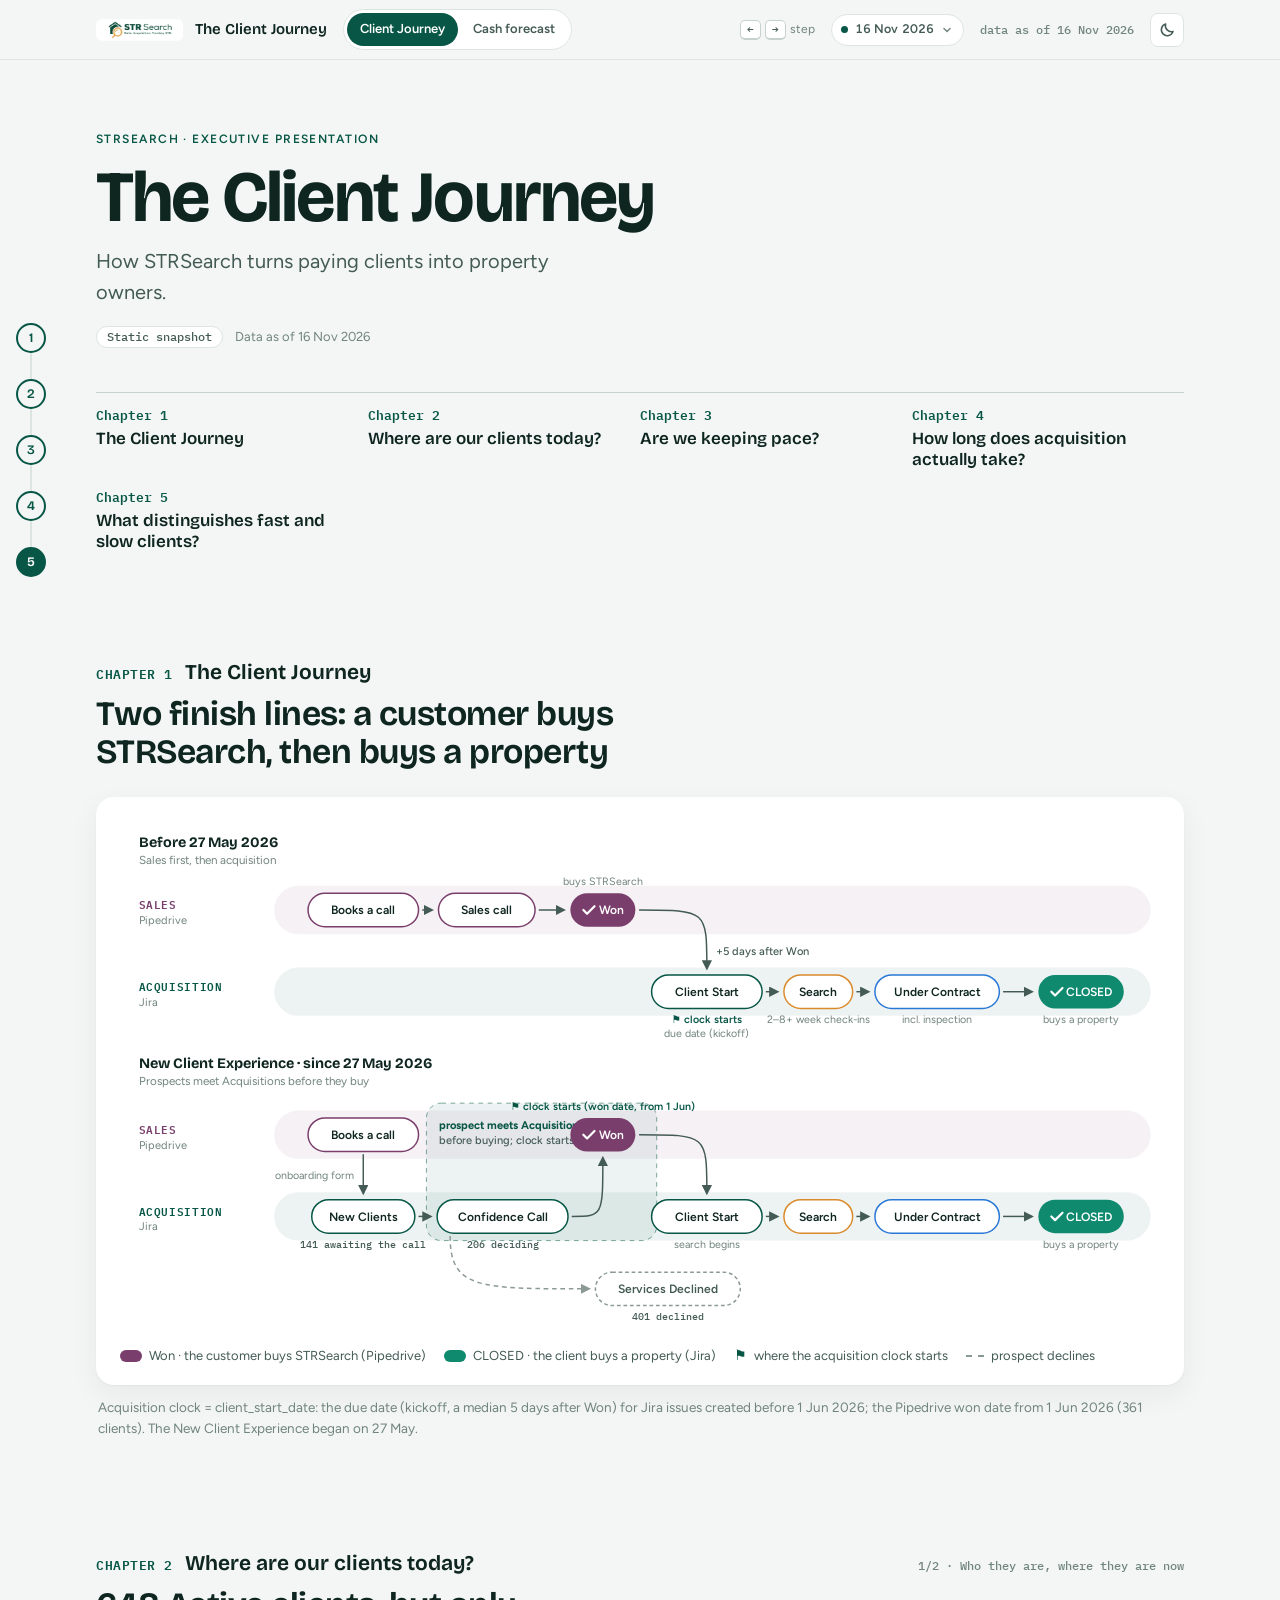
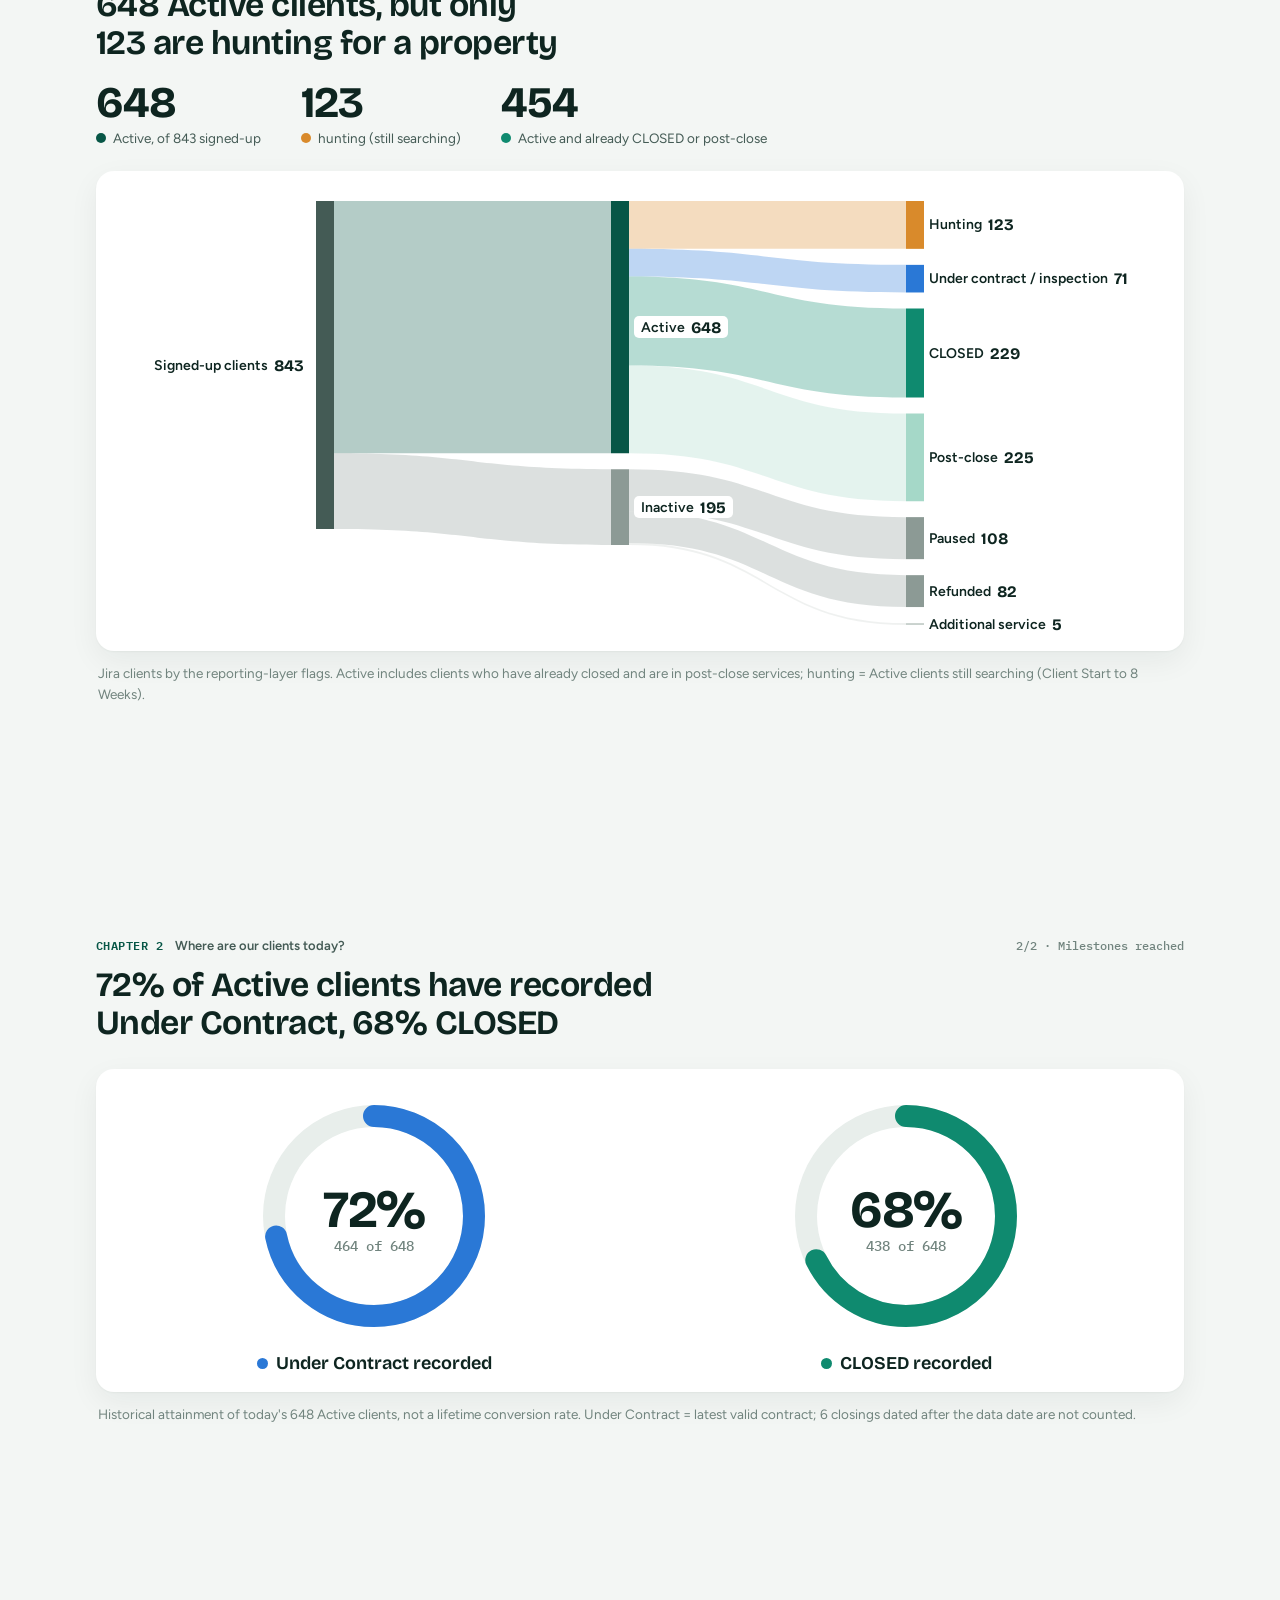
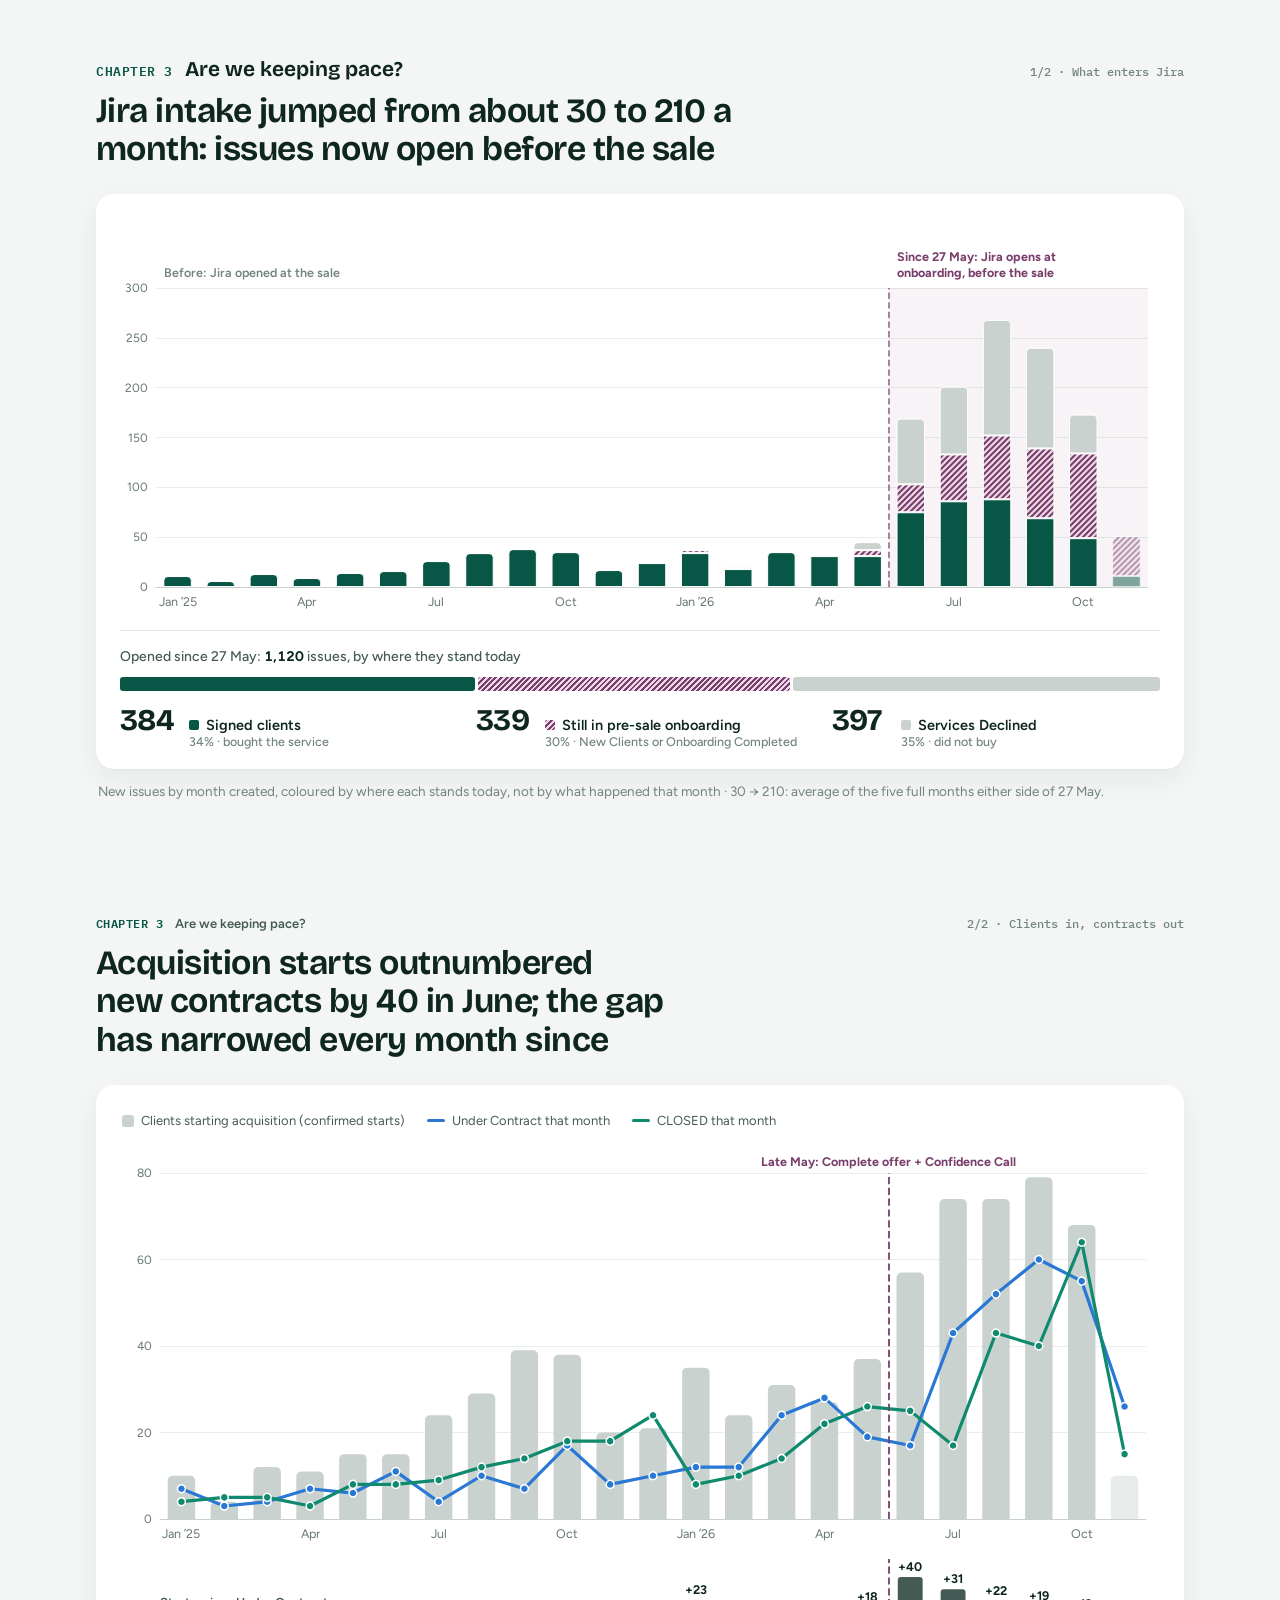
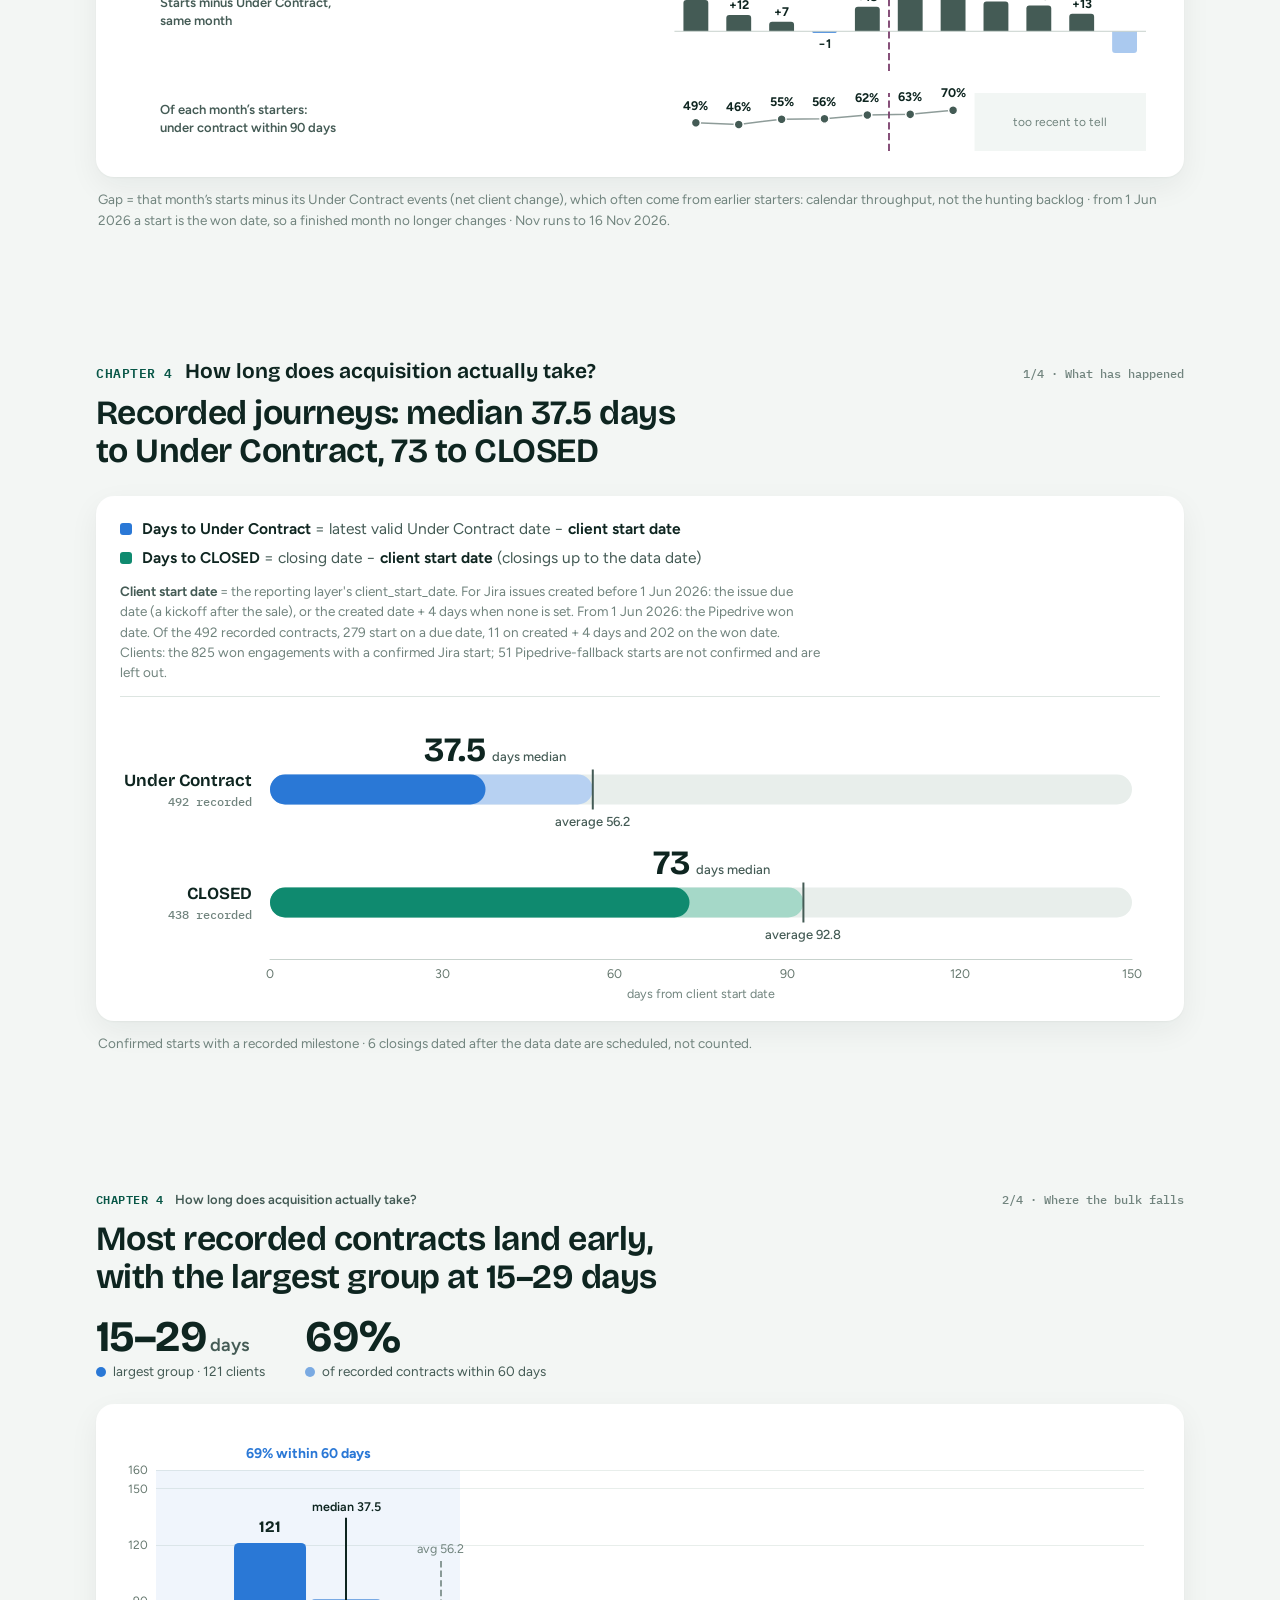
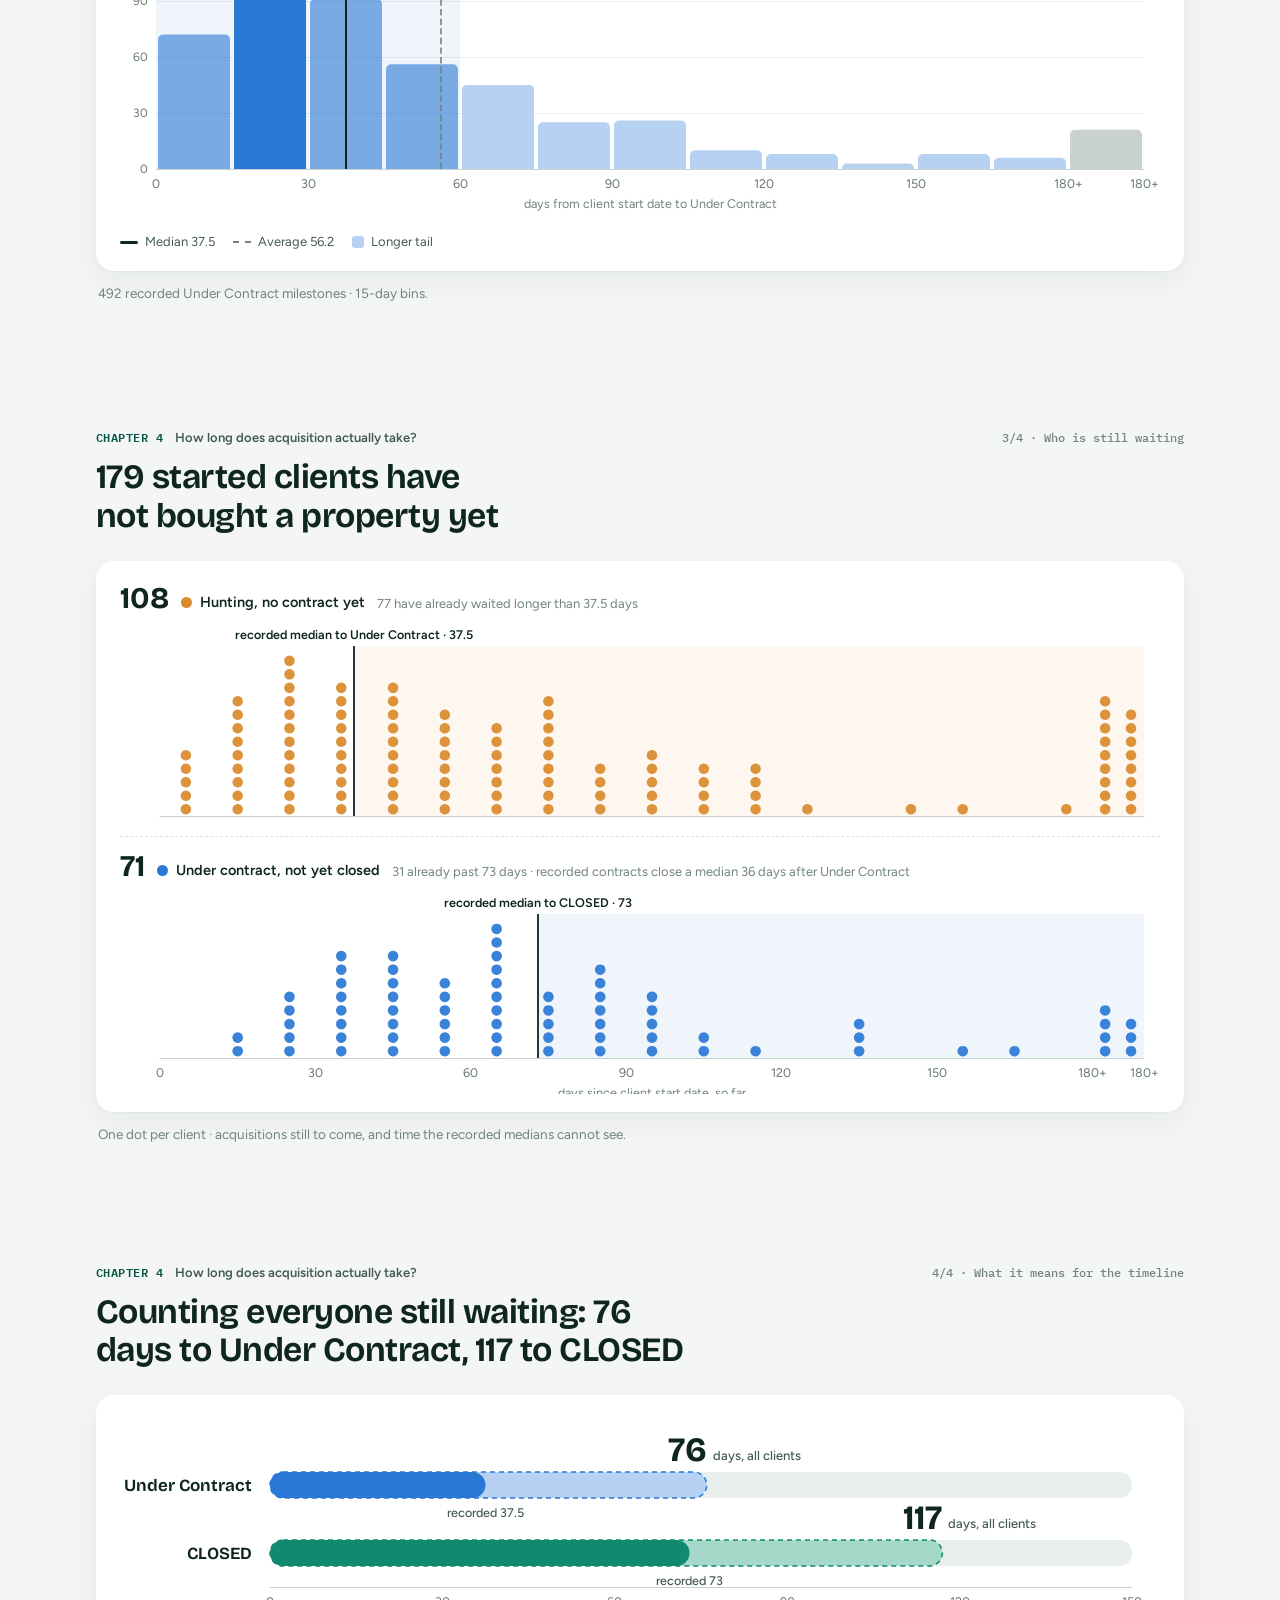
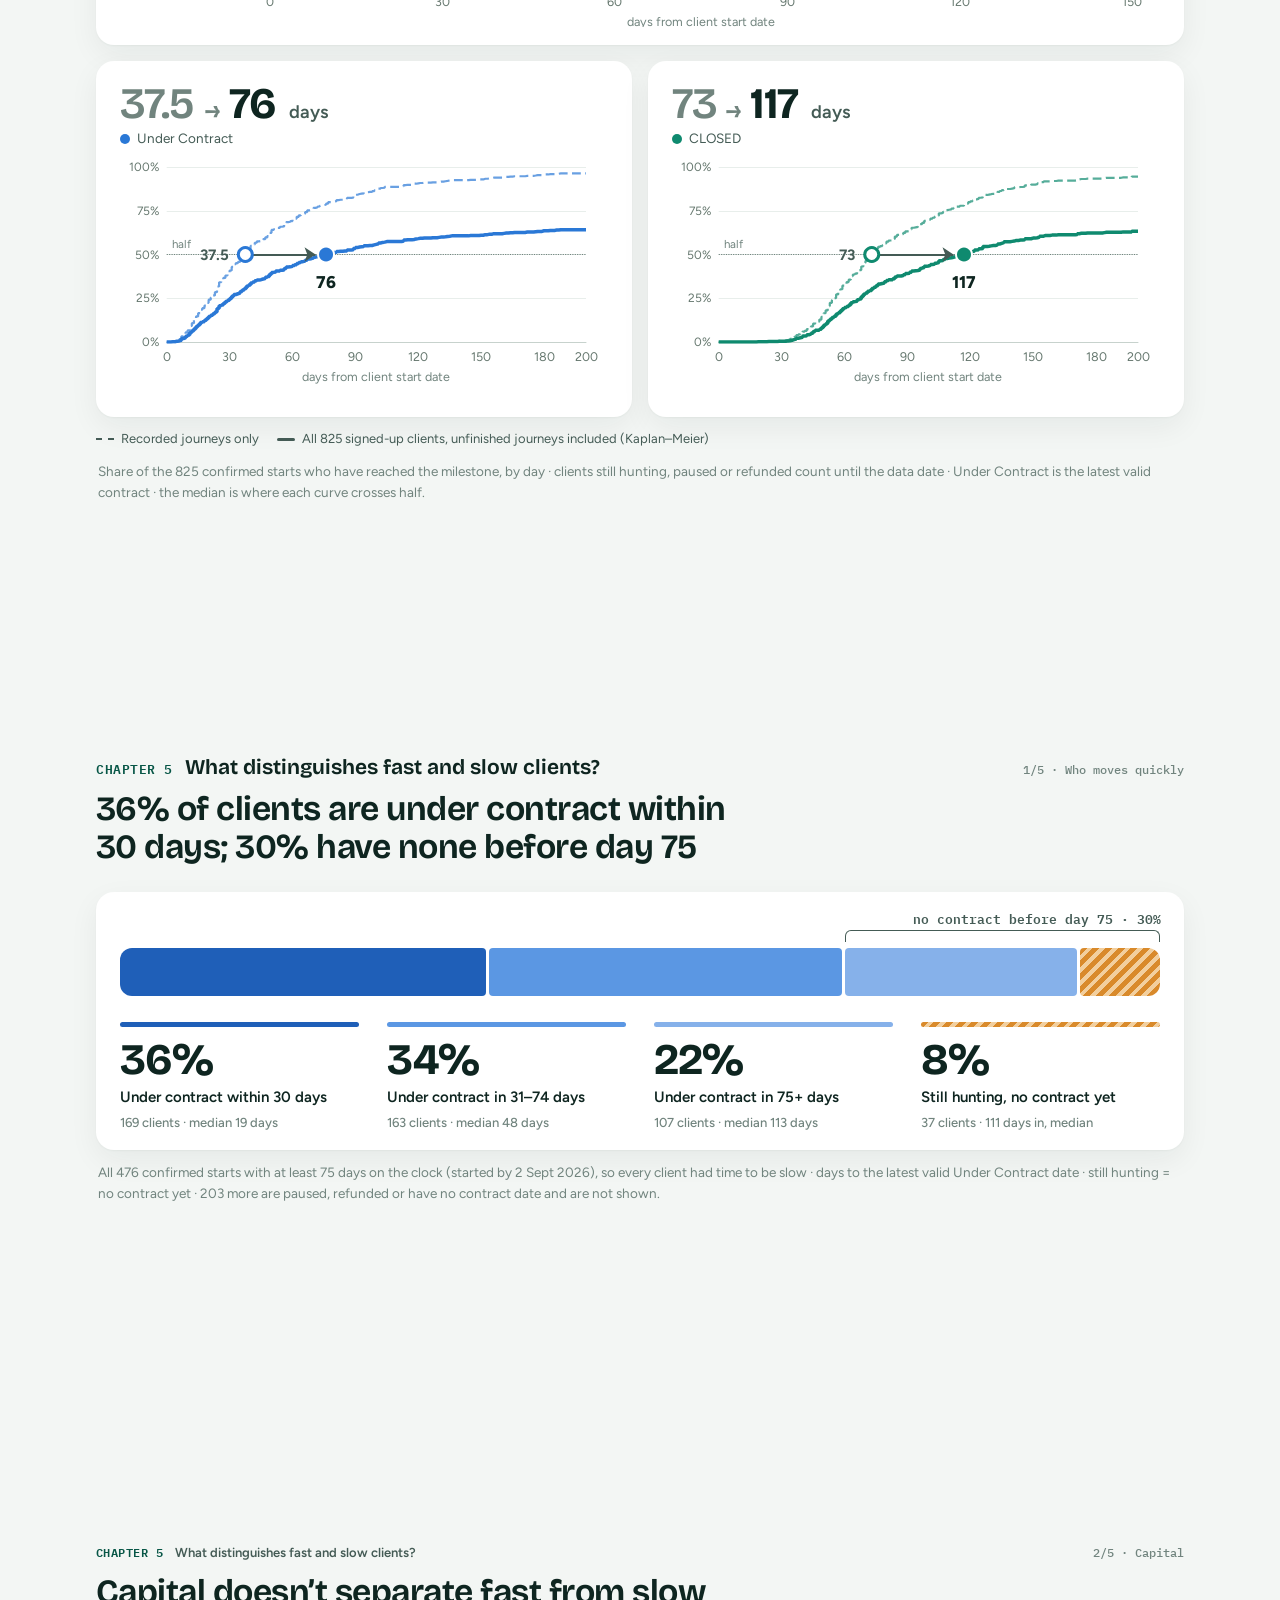
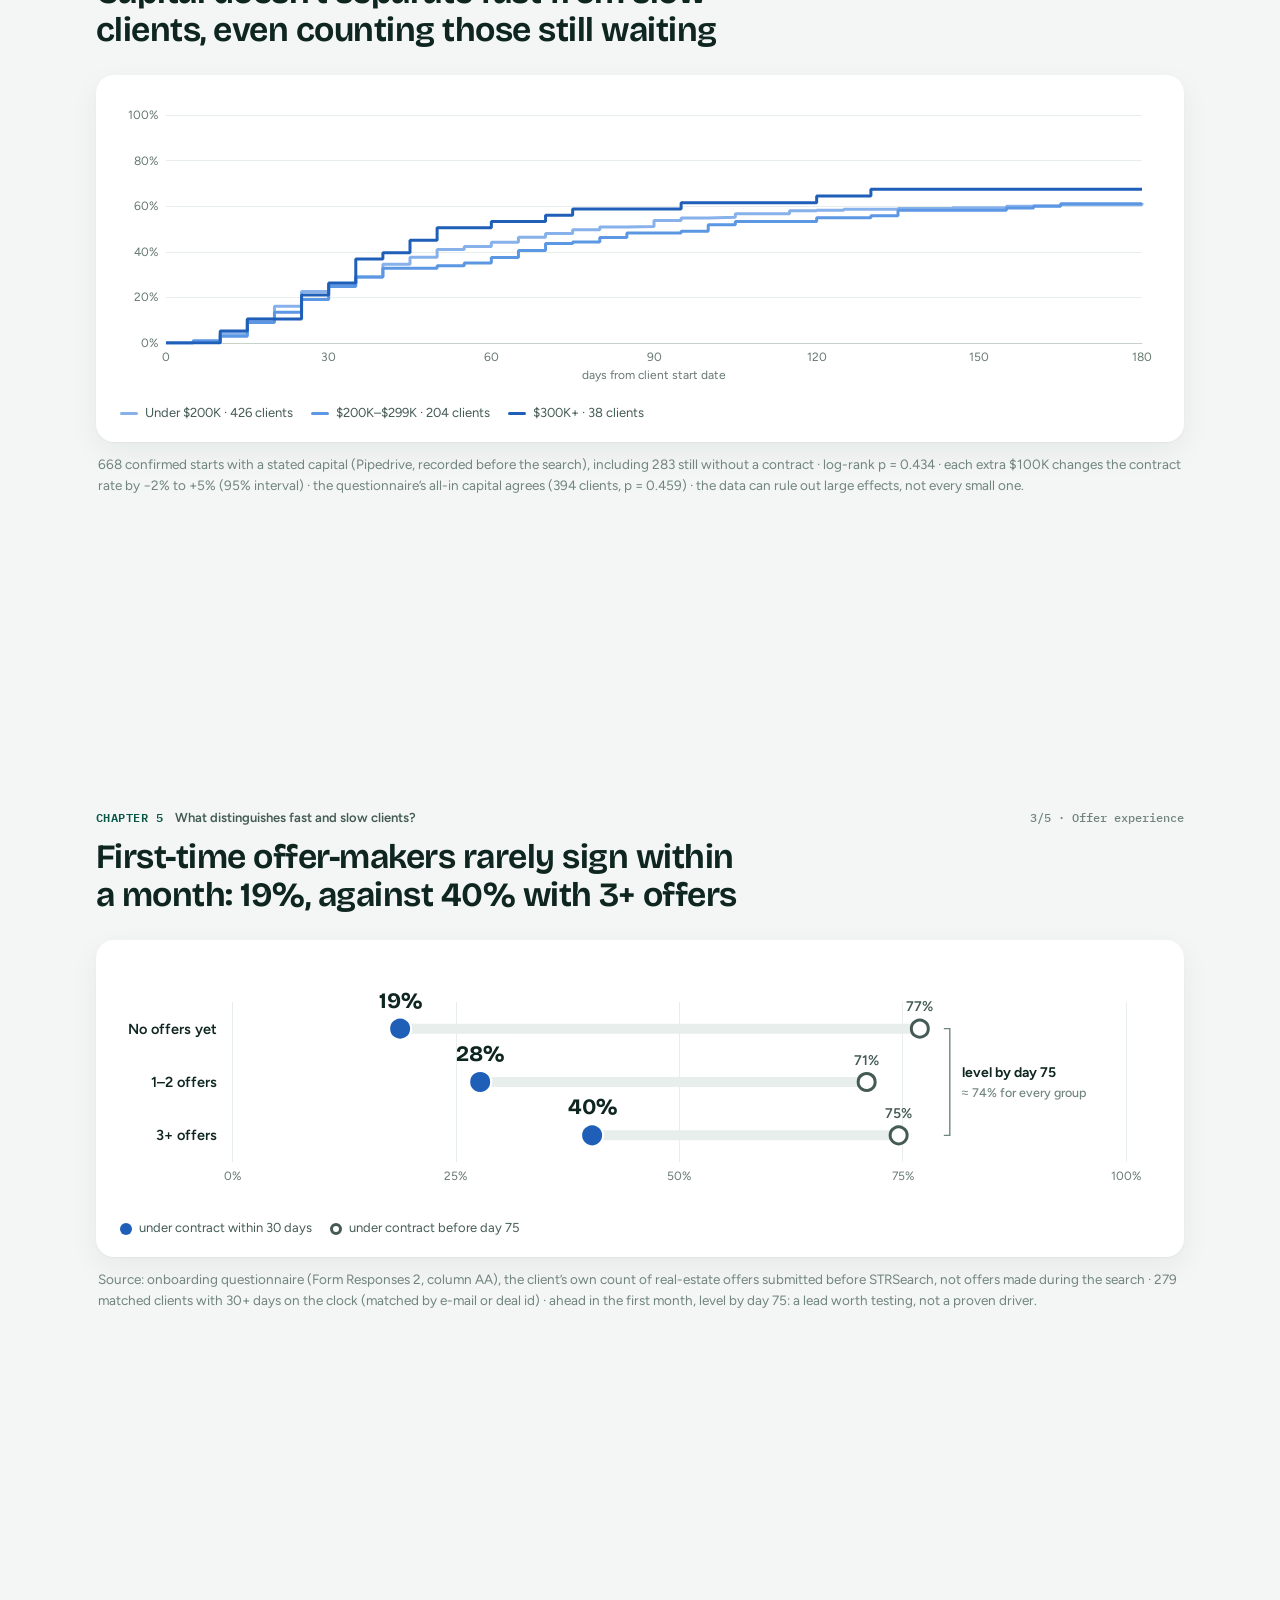
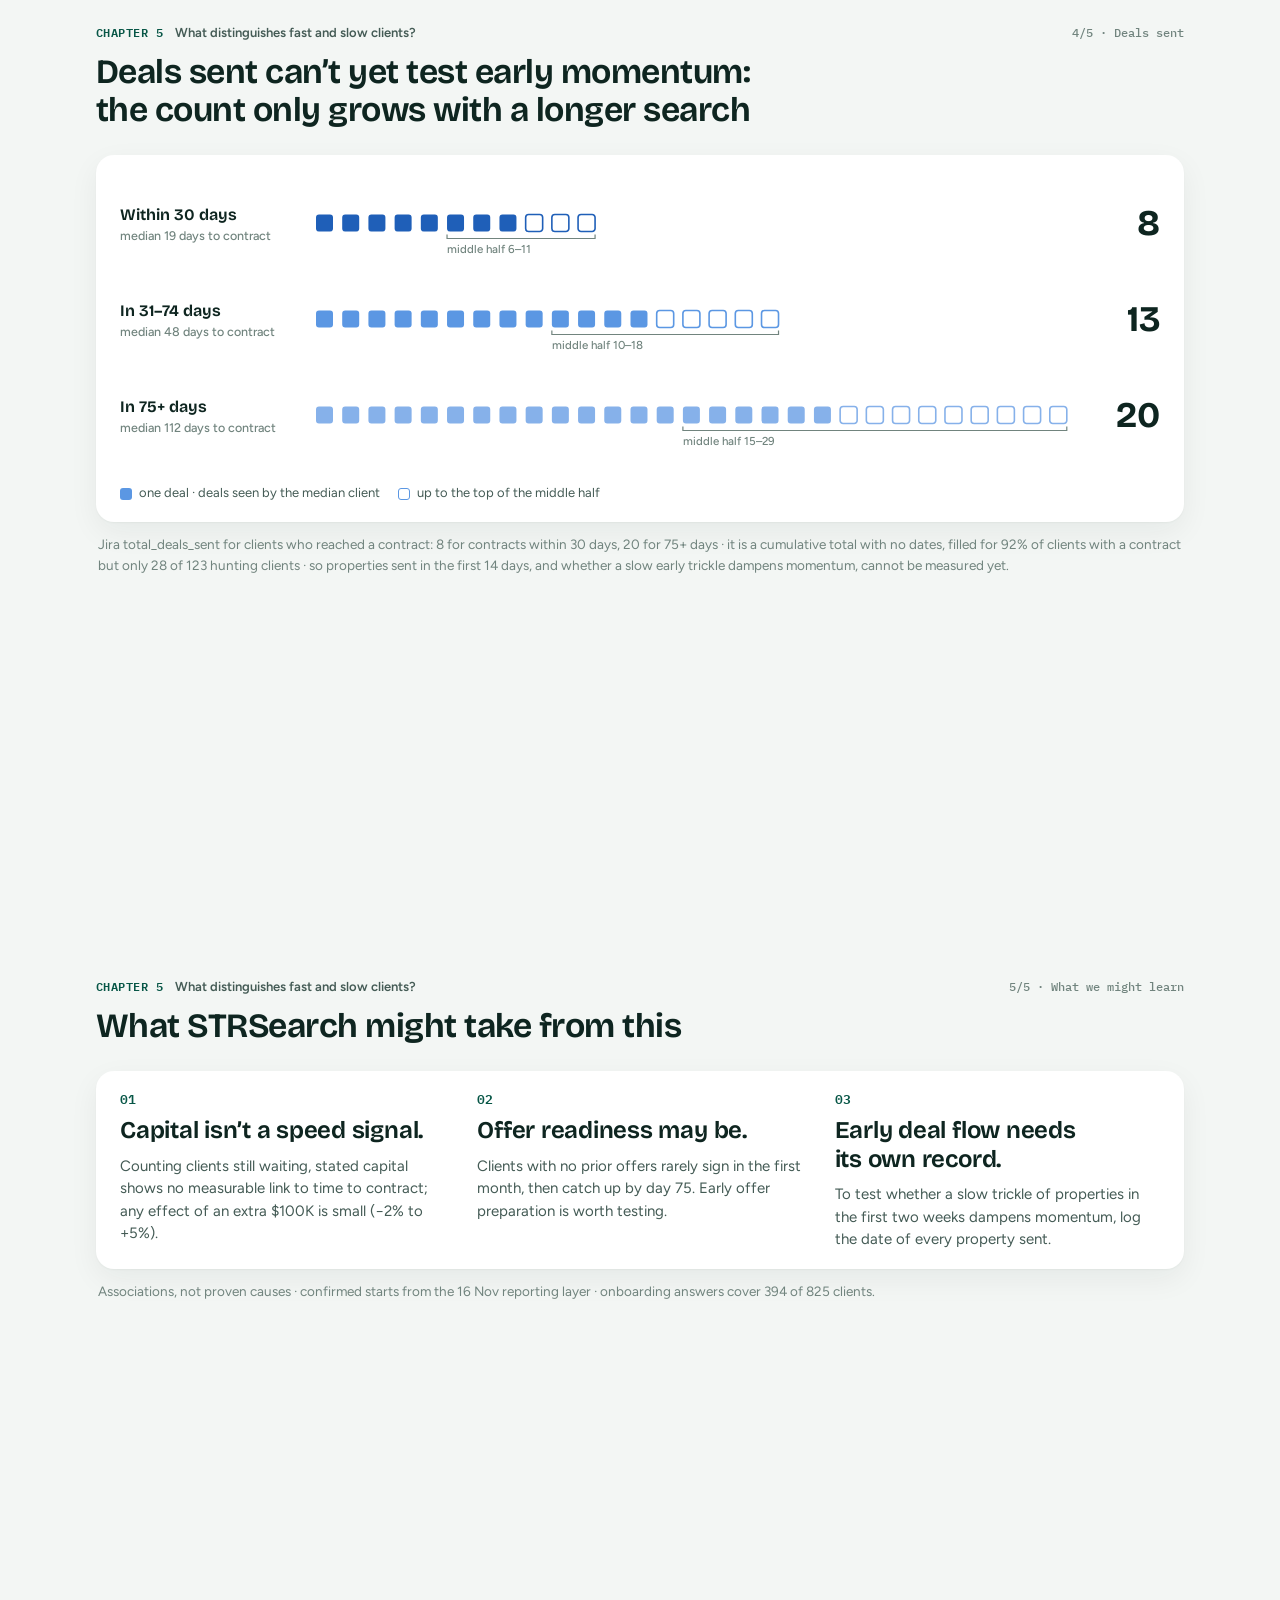
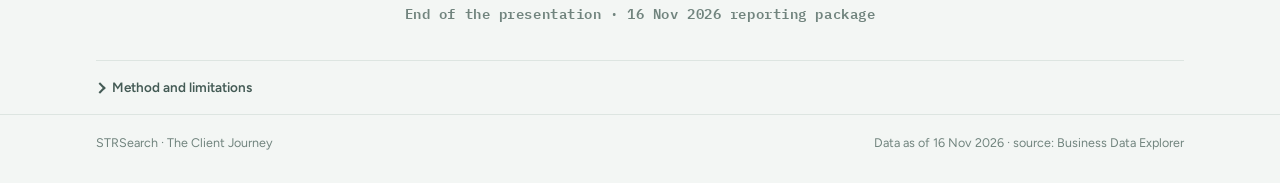
==== commit 952d6c33: "Cash forecast tab (16 Nov 2026): interactive service-payment and affiliate forecast - New header tab" ====
--- a/docs/2026-11-16/index.html
+++ b/docs/2026-11-16/index.html
@@ -20,6 +20,7 @@
   <header class="top">
     <div class="stage">
       <a class="brand" href="#top" aria-label="Back to the start"><img src="assets/img/strsearch-logo.webp" alt="STR Search" width="80" height="22"><span>The Client Journey</span></a>
+      <nav class="tabs" aria-label="Report views"><a href="index.html" aria-current="page"><span class="tl">Client Journey</span><span class="ts">Journey</span></a><a href="cash.html"><span class="tl">Cash forecast</span><span class="ts">Cash</span></a></nav>
       <span class="spacer"></span>
       <span class="keys" aria-hidden="true"><kbd>←</kbd><kbd>→</kbd> step</span>
       <span data-version-slot></span>
--- a/docs/2026-11-16/assets/css/story.css
+++ b/docs/2026-11-16/assets/css/story.css
@@ -297,3 +297,13 @@
 .tk-t i { display: inline-block; width: 10px; height: 10px; border-radius: 2px; margin-right: 7px; vertical-align: 0; }
 .tk-s { font: 500 12.5px/1.35 var(--f-body); color: var(--muted); }
 @media (max-width: 760px) { .tally-keys { grid-template-columns: 1fr; gap: 10px; } }
+
+/* header tabs: Client Journey | Cash forecast (16 Nov 2026) */
+.tabs { display: inline-flex; gap: 2px; padding: 3px; border: 1px solid var(--line); border-radius: 999px; background: var(--surface); flex: none; }
+.tabs a { padding: 6px 13px; border-radius: 999px; font-size: 13px; font-weight: 600; color: var(--ink-2); text-decoration: none; white-space: nowrap; }
+.tabs a:hover { color: var(--ink); background: var(--surface-2); }
+.tabs a[aria-current="page"] { background: var(--acq); color: var(--surface); }   /* white on green in light, dark on green in dark */
+.tabs a:focus-visible { outline: 2px solid var(--focus); outline-offset: 2px; }
+.tabs .ts { display: none; }
+@media (max-width: 760px) { .top .brand span { display: none; } }
+@media (max-width: 560px) { .tabs .tl { display: none; } .tabs .ts { display: inline; } .tabs a { padding: 6px 10px; font-size: 12.5px; } .top .stage { gap: 10px; } }
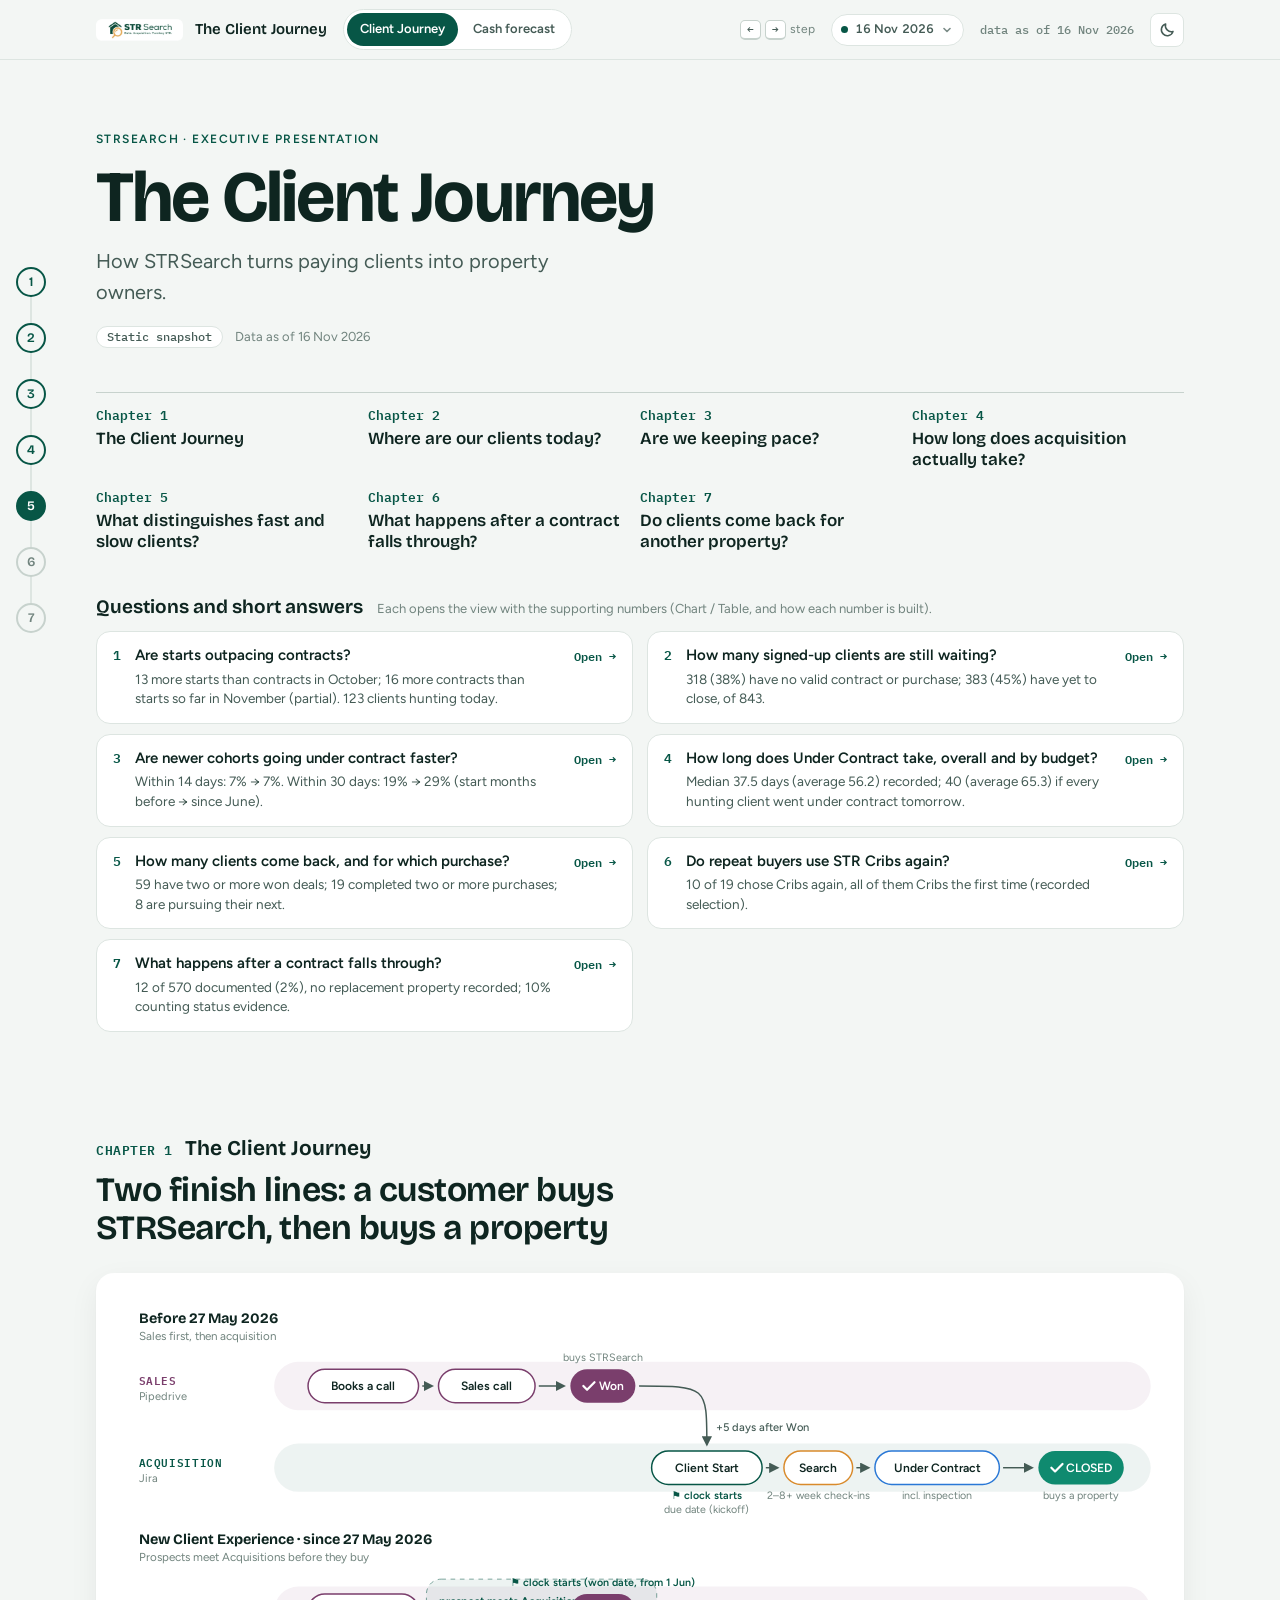
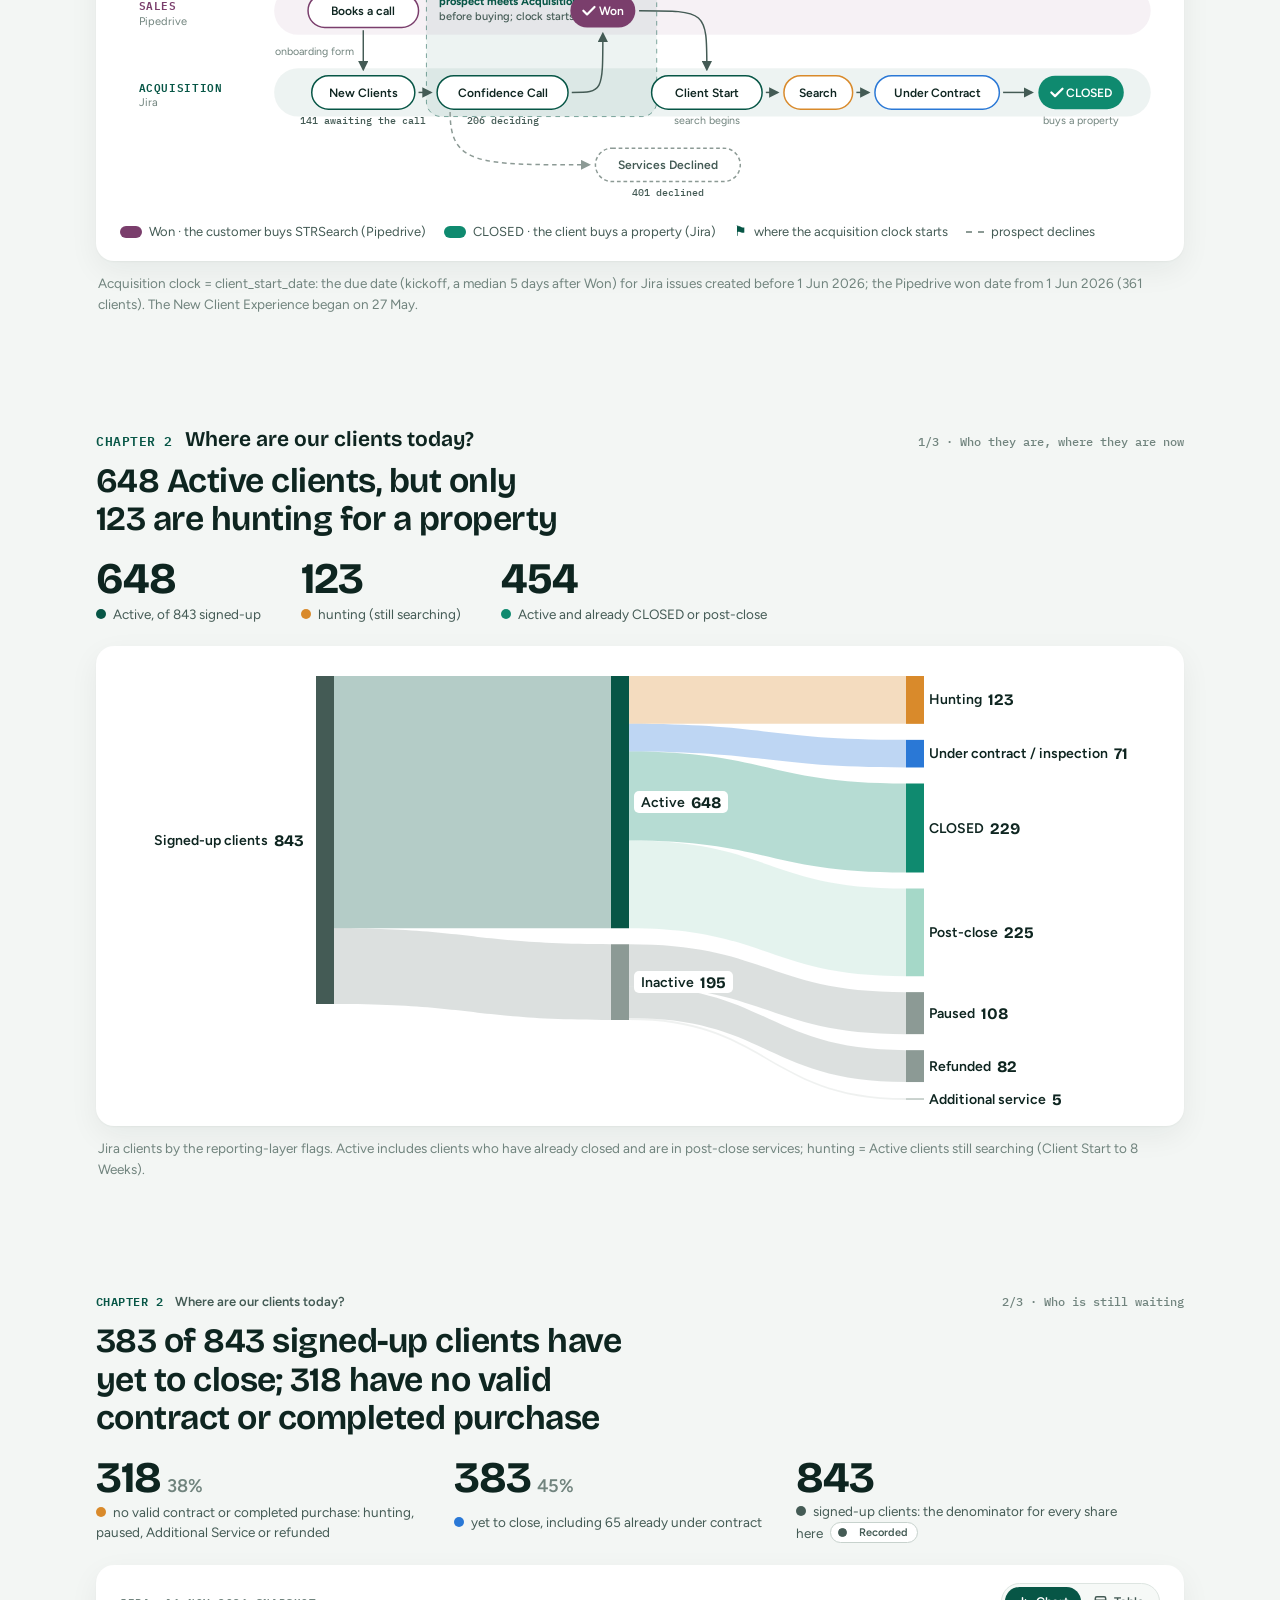
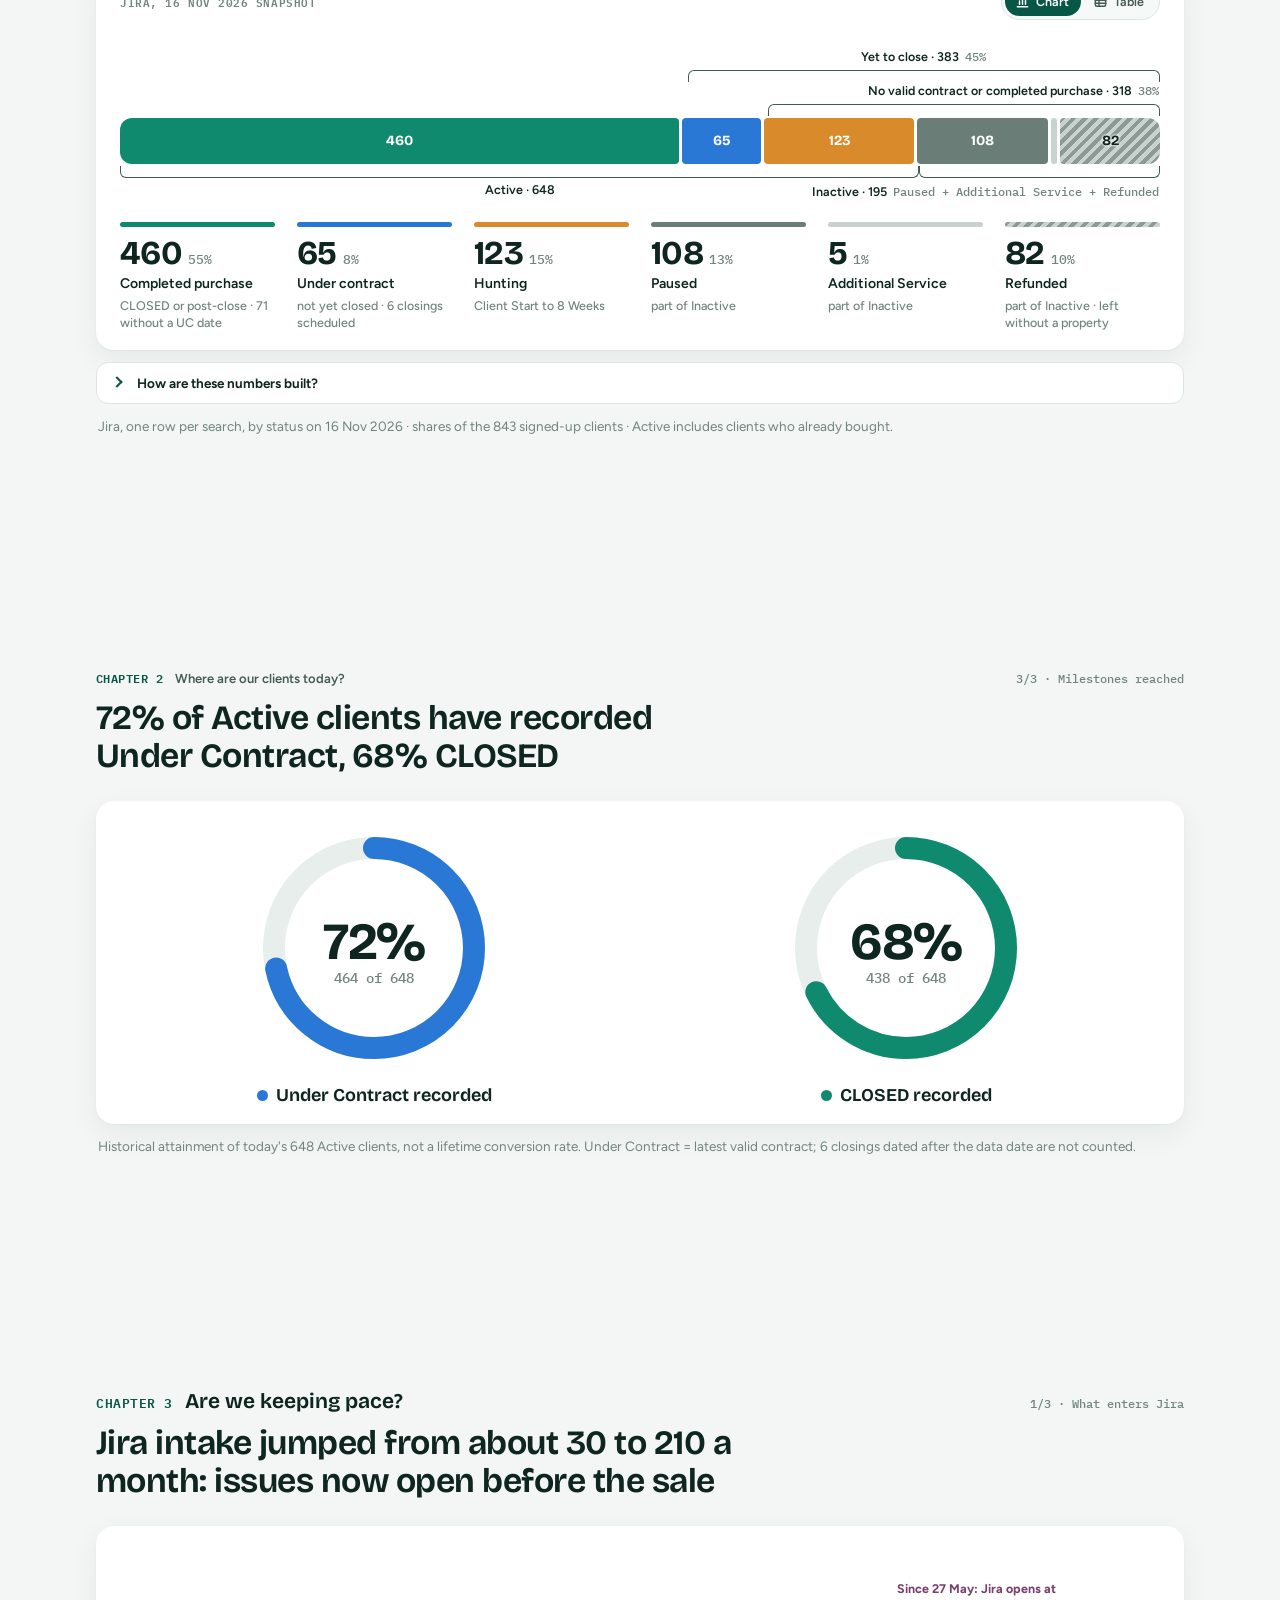
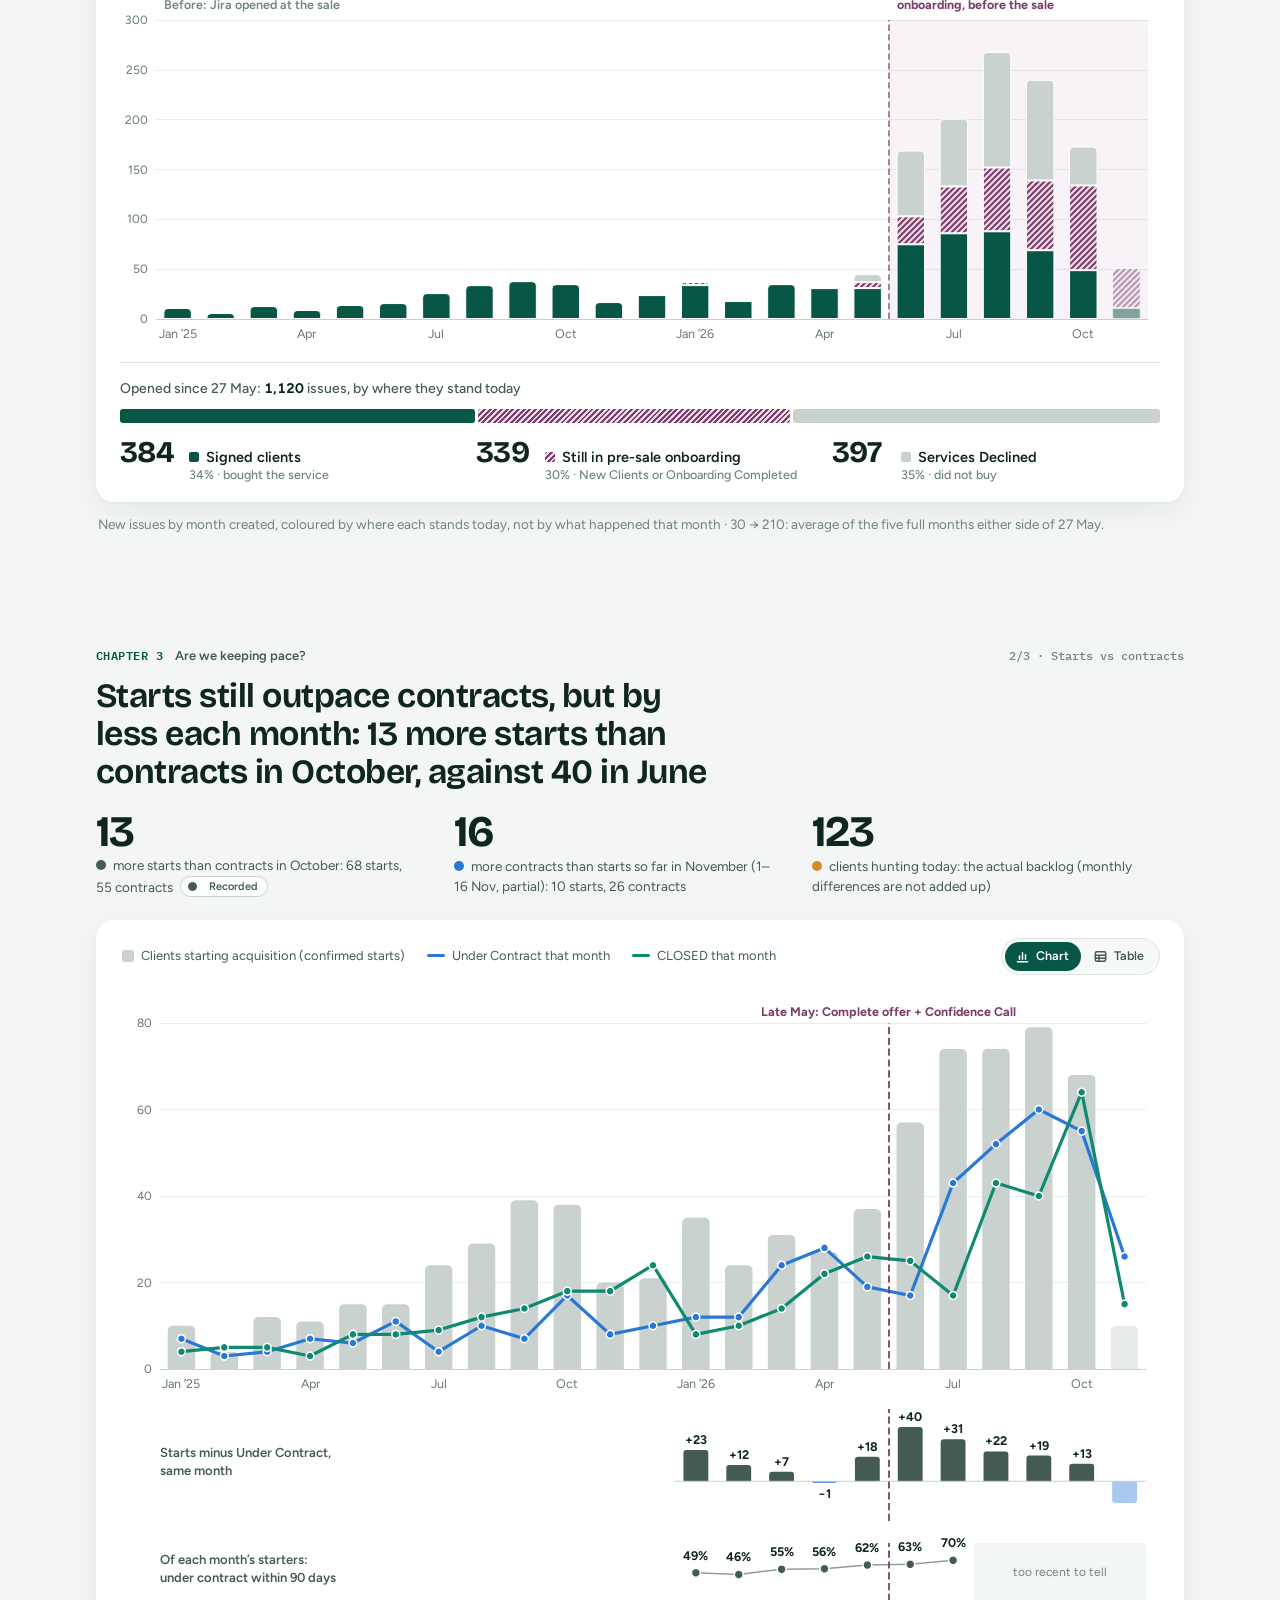
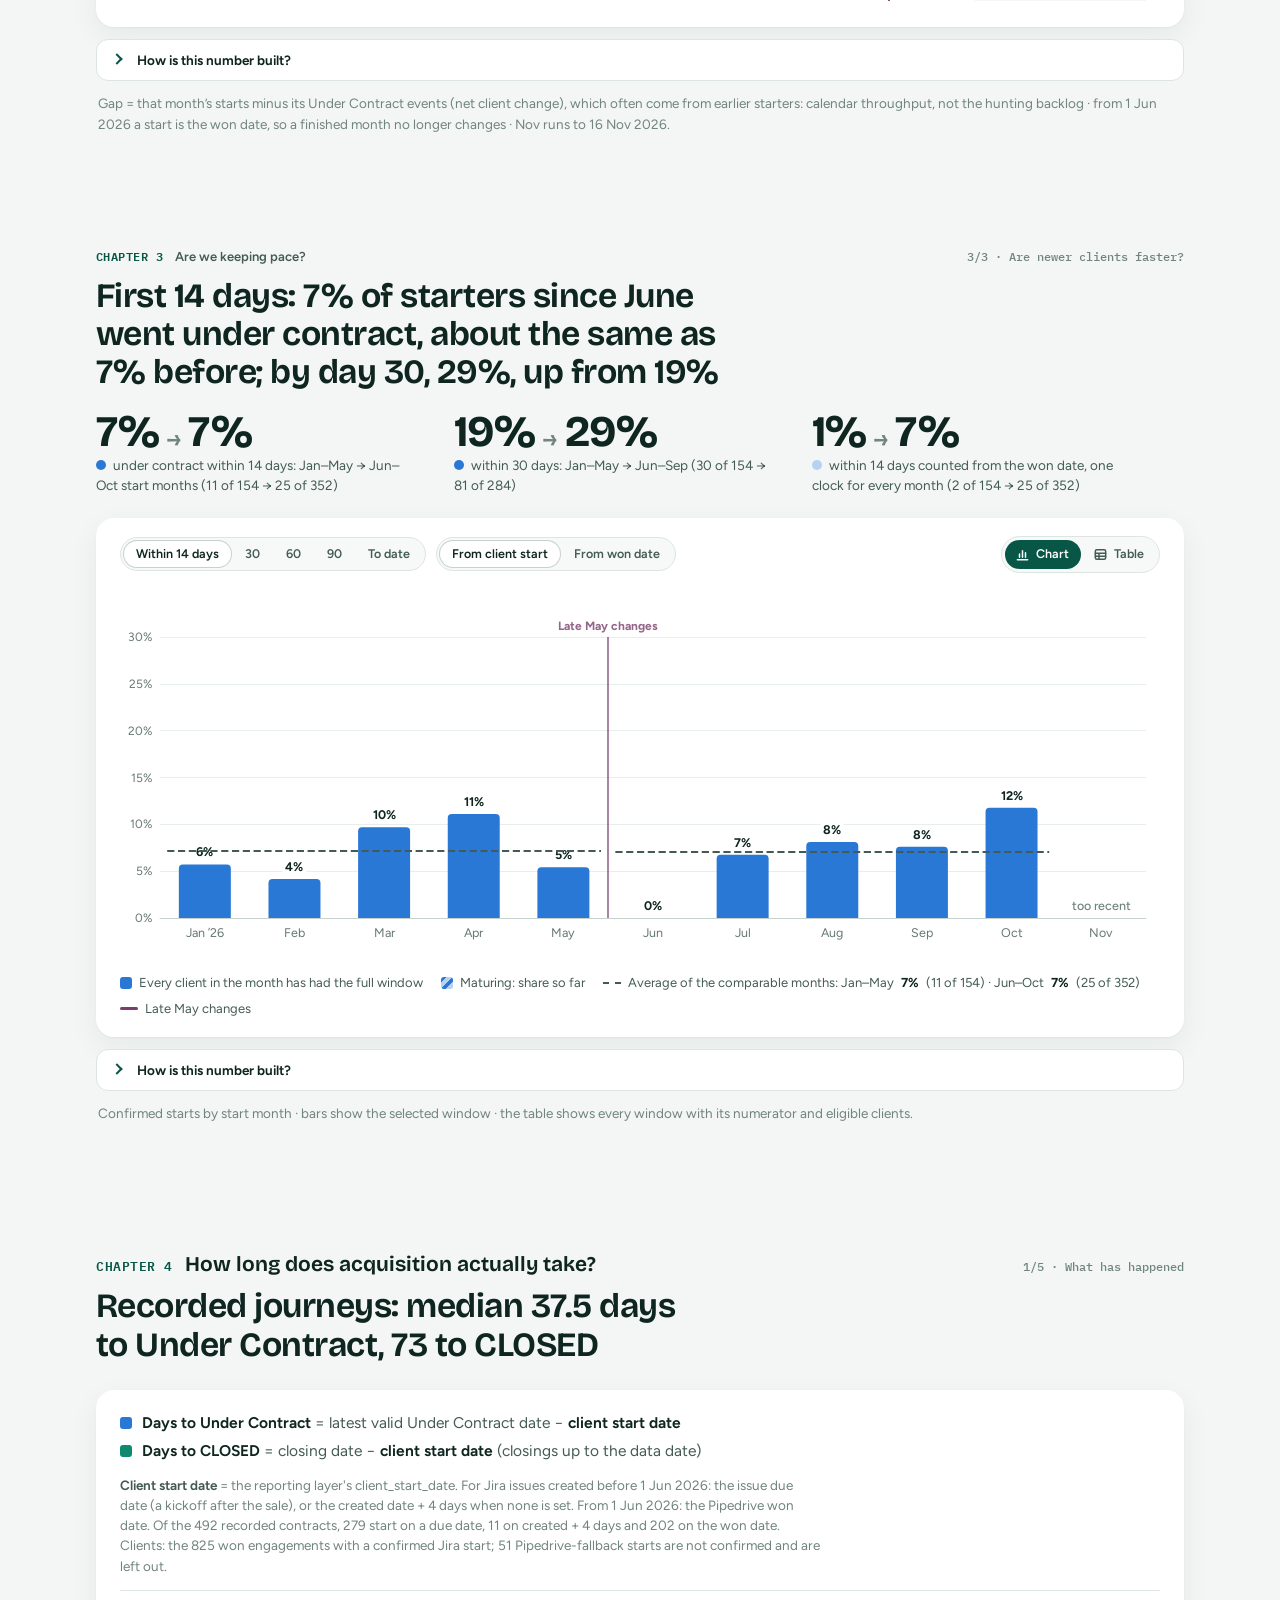
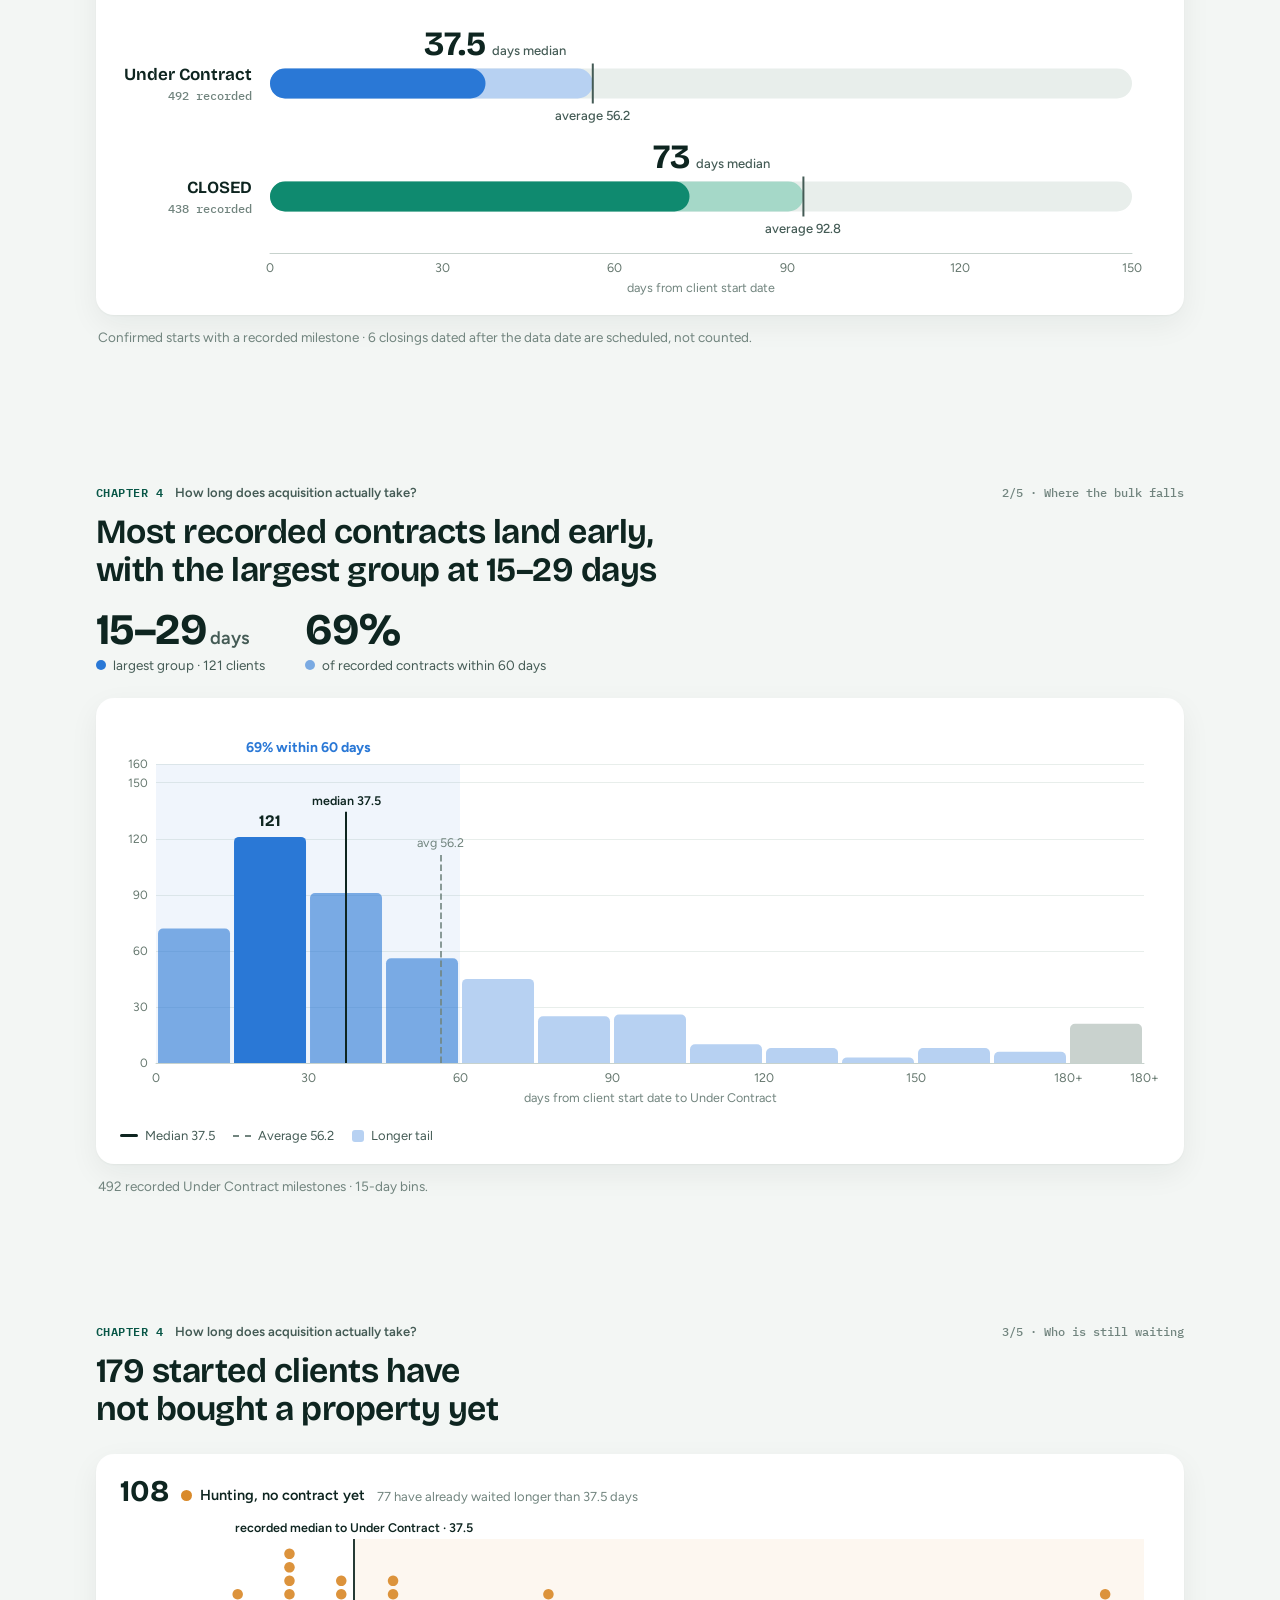
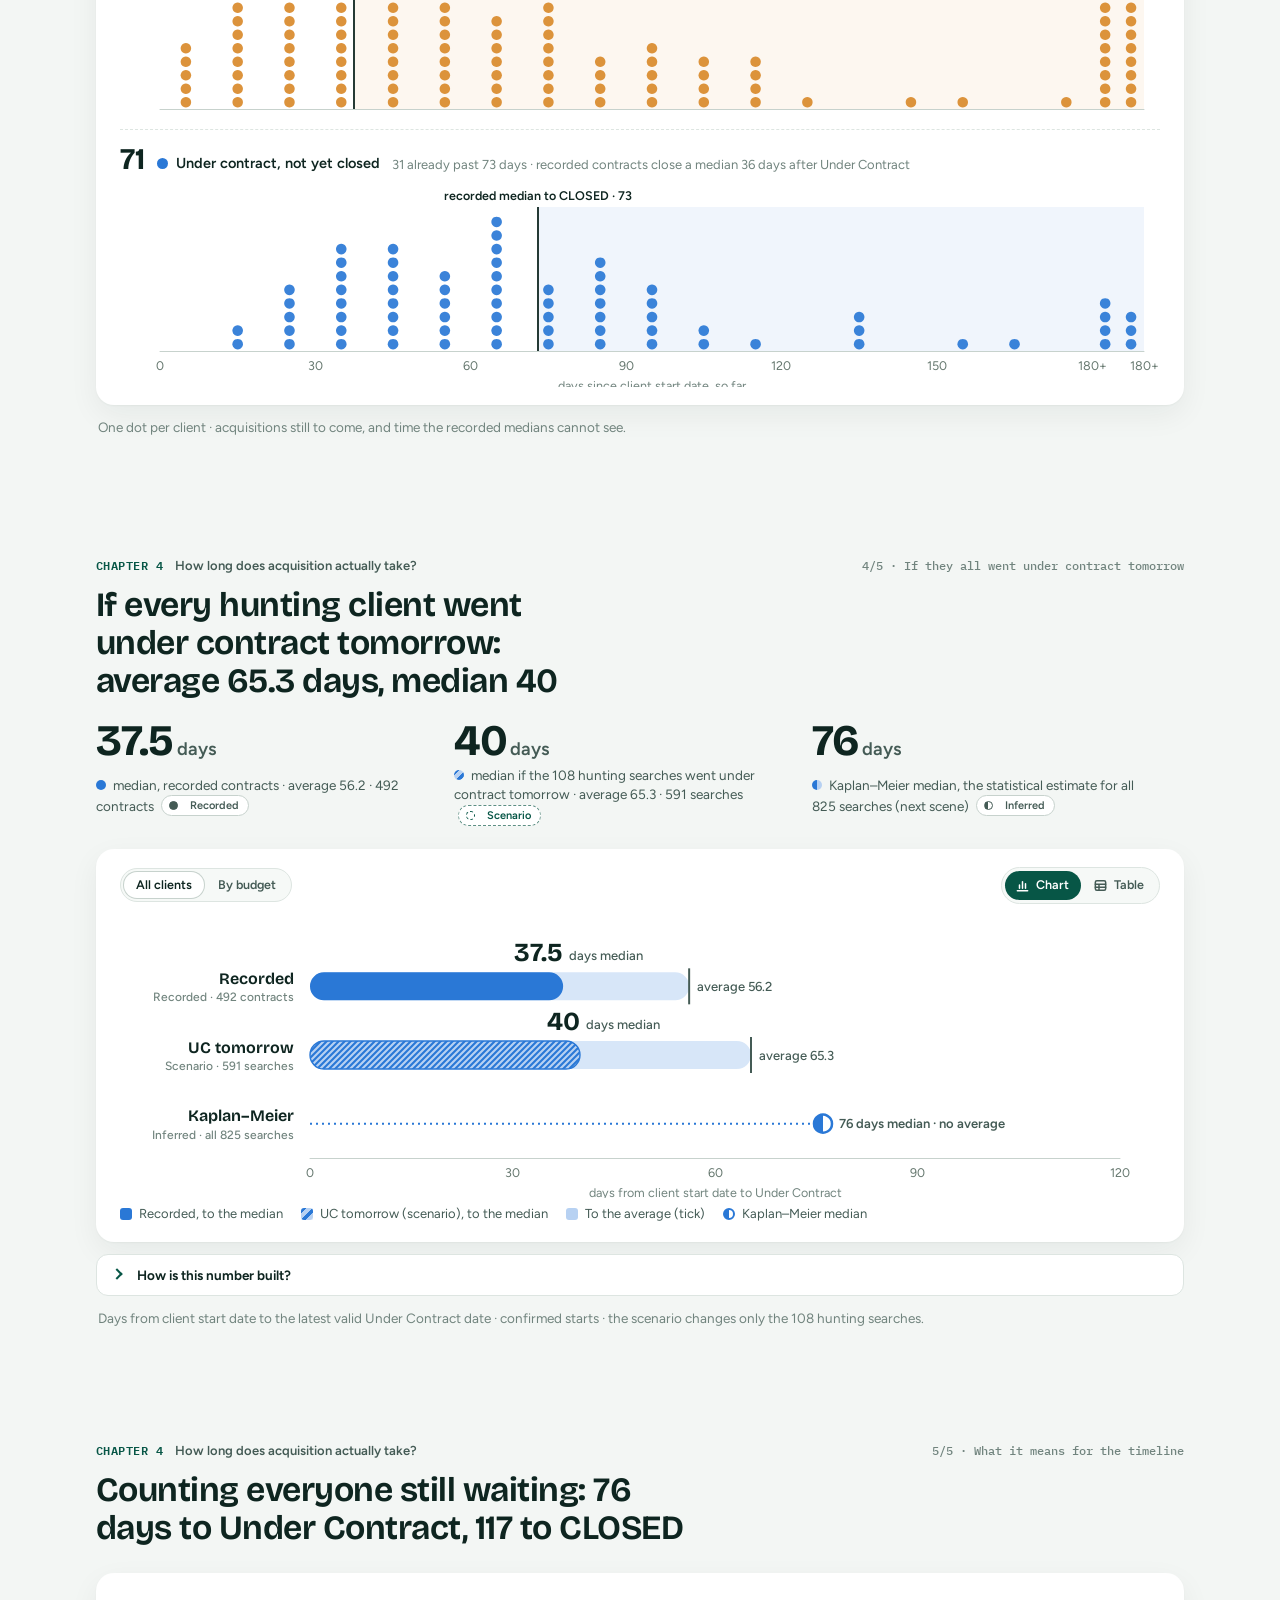
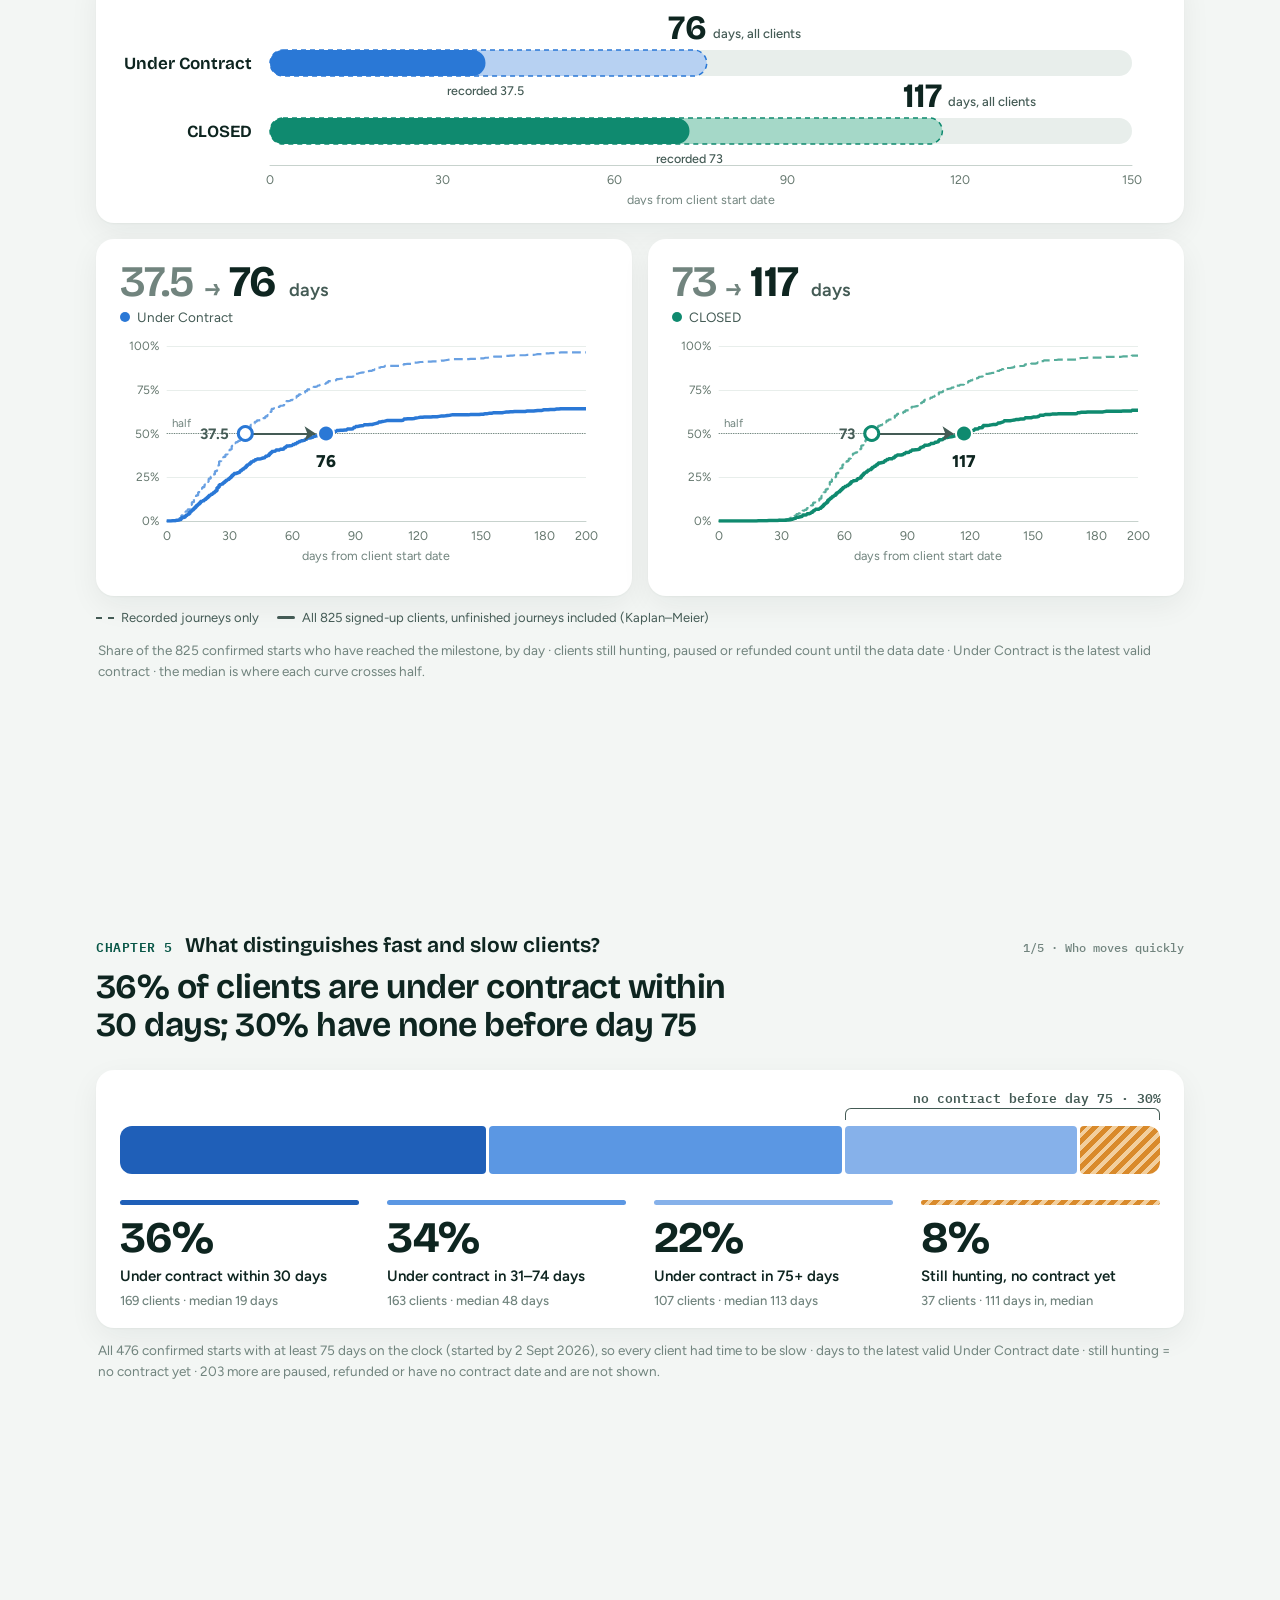
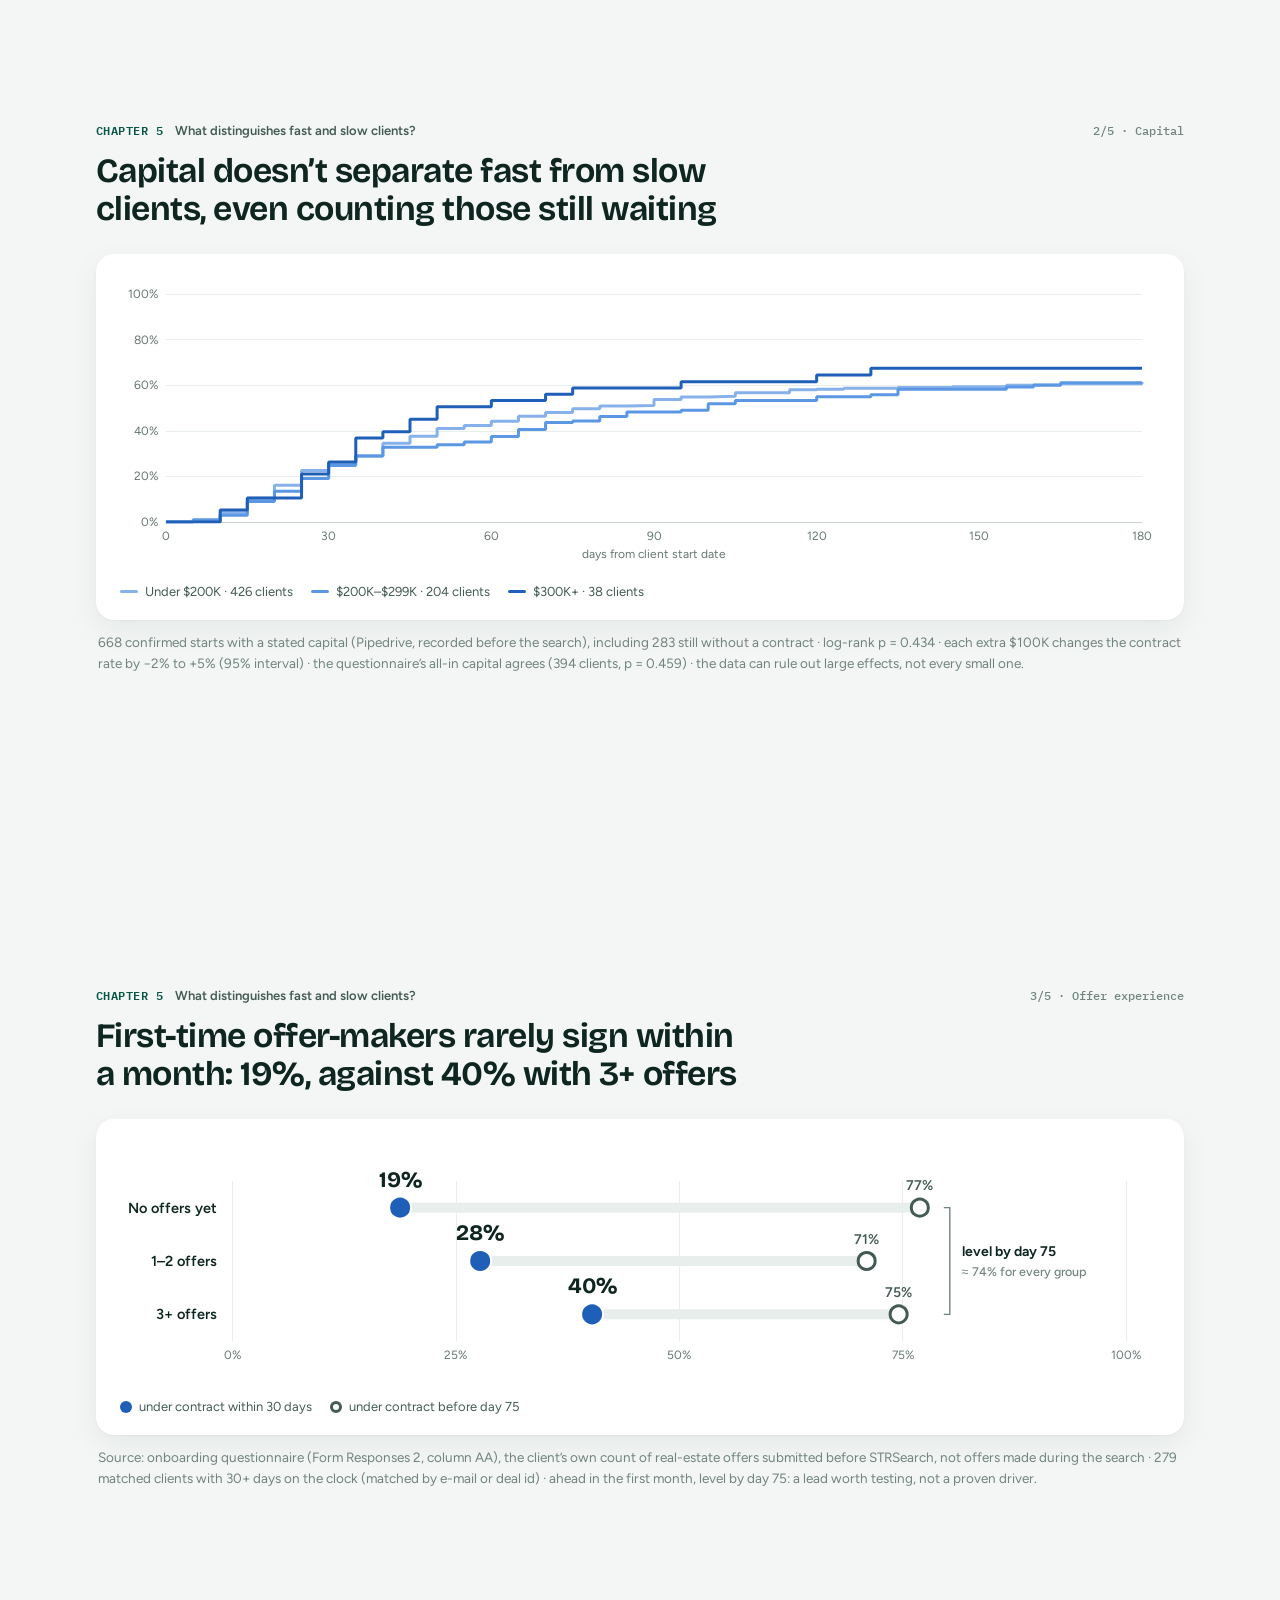
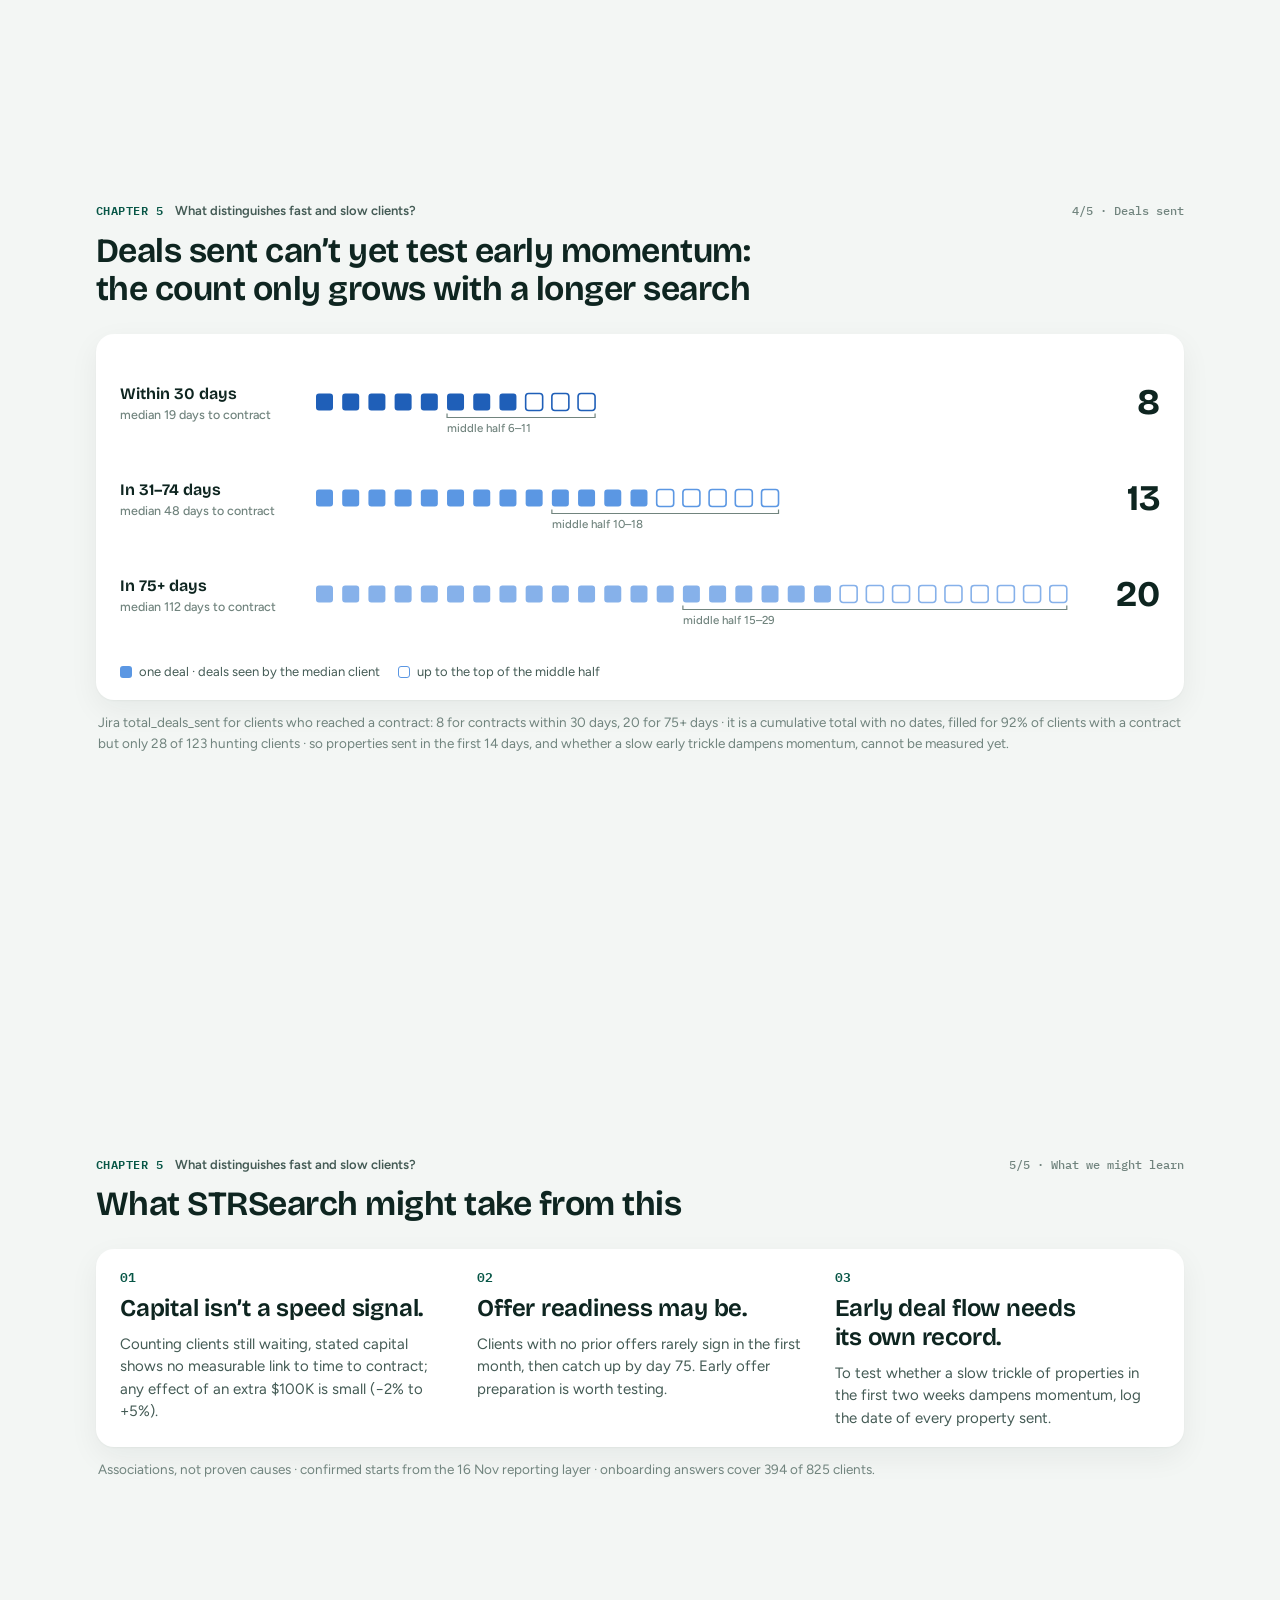
==== commit afdff58f: "Client Journey: seven L10 questions answered (still waiting, starts vs contracts growth, 14-day coho" ====
--- a/docs/2026-11-16/index.html
+++ b/docs/2026-11-16/index.html
@@ -5,7 +5,7 @@
   <meta name="viewport" content="width=device-width, initial-scale=1, viewport-fit=cover">
   <title>STRSearch Client Journey</title>
   <meta name="claude:viewport-fit-sides" content="cover">
-  <meta name="description" content="16 Nov 2026 reporting package. How STRSearch turns paying clients into property owners: the client journey, where clients are today, monthly pace, time to Under Contract and CLOSED, and what distinguishes fast and slow clients.">
+  <meta name="description" content="16 Nov 2026 reporting package. How STRSearch turns paying clients into property owners: the client journey, where clients are today, who is still waiting, monthly pace and growth, whether newer clients go under contract faster, time to Under Contract and CLOSED (recorded and if every hunting client went under contract tomorrow), what distinguishes fast and slow clients, contracts that fall through, and repeat clients.">
   <meta name="robots" content="noindex, nofollow">
   <link rel="icon" href="assets/img/strsearch-logo.webp">
   <link rel="preconnect" href="https://fonts.googleapis.com">
@@ -41,6 +41,8 @@
   <script src="assets/js/chapters/pace.js"></script>
   <script src="assets/js/chapters/speed.js"></script>
   <script src="assets/js/chapters/drivers.js"></script>
+  <script src="assets/js/chapters/fallout.js"></script>
+  <script src="assets/js/chapters/repeat.js"></script>
   <script src="assets/js/chapters/method.js"></script>
   <script src="assets/js/app.js"></script>
   <script src="../versions.js"></script>
--- a/docs/2026-11-16/assets/css/story.css
+++ b/docs/2026-11-16/assets/css/story.css
@@ -17,7 +17,7 @@
   --uc: #2a78d6; --uc-2: #b7d1f2;
   --closed: #0f8a6f; --closed-2: #a5d8c8;
   --wait: #d98a2b; --wait-2: #f2cf9e;
-  --hold: #8c9a95; --hold-2: #c9d2ce; --decl: #c9d2ce;
+  --hold: #8c9a95; --hold-2: #c9d2ce; --decl: #c9d2ce; --paused: #6b7d77;
   --sp-fast: #1f5fb8; --sp-mid: #5b97e3; --sp-slow: #86b1ea;
   --grid: #e8eeeb; --axis: #c7d2cd; --label: #66786f;
   --focus: #2a78d6;
@@ -39,7 +39,7 @@
     --uc: #3987e5; --uc-2: #23426a;
     --closed: #1b9a7c; --closed-2: #1a4f41;
     --wait: #c98500; --wait-2: #5a4212;
-    --hold: #7f8d88; --hold-2: #36423e; --decl: #7f8d88;
+    --hold: #7f8d88; --hold-2: #36423e; --decl: #7f8d88; --paused: #7f8d88;
     --sp-fast: #8bbaf5; --sp-mid: #4a8be0; --sp-slow: #24518f;
     --grid: #1f2a26; --axis: #34423d; --label: #8b9b95;
     --focus: #5596ea;
@@ -56,7 +56,7 @@
   --uc: #3987e5; --uc-2: #23426a;
   --closed: #1b9a7c; --closed-2: #1a4f41;
   --wait: #c98500; --wait-2: #5a4212;
-  --hold: #7f8d88; --hold-2: #36423e; --decl: #7f8d88;
+  --hold: #7f8d88; --hold-2: #36423e; --decl: #7f8d88; --paused: #7f8d88;
   --sp-fast: #8bbaf5; --sp-mid: #4a8be0; --sp-slow: #24518f;
   --grid: #1f2a26; --axis: #34423d; --label: #8b9b95;
   --focus: #5596ea;
@@ -307,3 +307,145 @@
 .tabs .ts { display: none; }
 @media (max-width: 760px) { .top .brand span { display: none; } }
 @media (max-width: 560px) { .tabs .tl { display: none; } .tabs .ts { display: inline; } .tabs a { padding: 6px 10px; font-size: 12.5px; } .top .stage { gap: 10px; } }
+
+/* ---------- panel tools (added 18 Nov 2026): the Cash Forecast's Chart / Table switch, basis labels, "How is this built?"
+   explanations and sortable tables, scoped to the Client Journey scenes (the Cash Forecast page keeps its own copies) */
+.scene .ptools, .scene .ptools .pl, .scene .ptools .pr { display: flex; flex-wrap: wrap; align-items: center; gap: 8px 10px; }
+.scene .ptools { justify-content: space-between; margin: -4px 0 14px; }
+.scene .ptools .pr { margin-left: auto; }
+.scene .ptools .pl .legend { margin: 0; }
+.scene .vt { display: inline-flex; gap: 2px; padding: 3px; border: 1px solid var(--line); border-radius: 999px; background: var(--surface-2); flex: none; }
+.scene .vt button { display: inline-flex; align-items: center; gap: 6px; border: 0; background: transparent; color: var(--ink-2); font: 600 12.5px/1 var(--f-body); padding: 7px 12px; border-radius: 999px; cursor: pointer; white-space: nowrap; }
+.scene .vt button svg { width: 15px; height: 15px; fill: none; stroke: currentColor; stroke-width: 1.6; stroke-linecap: round; stroke-linejoin: round; margin-left: -2px; }
+.scene .vt button:hover:not([aria-pressed="true"]) { color: var(--ink); background: var(--surface); }
+.scene .vt button[aria-pressed="true"] { background: var(--acq); color: var(--surface); }
+.scene .vt.seg button[aria-pressed="true"] { background: var(--surface); color: var(--ink); box-shadow: 0 0 0 1px var(--line-2); }
+.scene .vt button:focus-visible { outline: 2px solid var(--focus); outline-offset: 2px; }
+.scene .vt-l { font: 600 11px/1 var(--f-mono); letter-spacing: .05em; text-transform: uppercase; color: var(--muted); }
+.scene .pv-table { display: none; }
+.scene .board.is-table .pv-table { display: block; }
+.scene .board.is-table .pv-chart { display: none; }
+.scene .board:not(.is-table) .only-table, .scene .board.is-table .only-chart { display: none; }
+
+.scene .bx, .opening .bx { display: inline-flex; align-items: center; gap: 5px; font: 600 11px/1 var(--f-body); padding: 4px 9px 4px 7px; border-radius: 999px; border: 1px solid var(--line-2); color: var(--ink-2); background: var(--surface); white-space: nowrap; cursor: help; vertical-align: 1px; }
+.scene .bx i { width: 9px; height: 9px; box-sizing: border-box; border-radius: 50%; border: 1.5px solid currentColor; flex: none; }
+.scene .bx.rec i { background: currentColor; }
+.scene .bx.inf i { background: linear-gradient(90deg, currentColor 50%, transparent 50%); }
+.scene .bx.sce { color: var(--acq); border-style: dashed; border-color: color-mix(in srgb, var(--acq) 60%, var(--line)); }
+.scene .bx.sce i { border-style: dashed; }
+.scene .bs { display: inline-flex; flex-wrap: wrap; gap: 5px; }
+
+.scene details.ex { border: 1px solid var(--line); border-radius: 12px; background: var(--surface); margin-top: 12px; }
+.scene details.ex > summary { cursor: pointer; list-style: none; display: flex; flex-wrap: wrap; align-items: baseline; gap: 2px 12px; padding: 11px 14px 11px 40px; position: relative; font: 650 13.5px/1.35 var(--f-body); color: var(--ink); border-radius: 12px; }
+.scene details.ex > summary::-webkit-details-marker { display: none; }
+.scene details.ex > summary::before { content: ""; position: absolute; left: 16px; top: 15px; width: 6px; height: 6px; border-right: 2px solid var(--acq); border-bottom: 2px solid var(--acq); transform: rotate(-45deg); transition: transform .15s; }
+.scene details.ex[open] > summary::before { transform: rotate(45deg); top: 13px; }
+.scene details.ex > summary:hover { background: color-mix(in srgb, var(--acq) 5%, transparent); }
+.scene details.ex > summary:focus-visible { outline: 2px solid var(--focus); outline-offset: 2px; }
+.scene .ex-s { font-weight: 400; font-size: 12.5px; color: var(--muted); }
+.scene .ex-b { padding: 0 16px 14px 40px; display: grid; grid-template-columns: repeat(2, minmax(0, 1fr)); gap: 4px 36px; }
+.scene .ex-b > div { min-width: 0; }
+.scene .ex-b p { margin: 8px 0 0; font-size: 13.5px; line-height: 1.55; color: var(--ink-2); }
+.scene .ex-b b { color: var(--ink); font-variant-numeric: tabular-nums; font-weight: 650; }
+.scene .ex-b ul { margin: 6px 0 0; padding-left: 18px; display: grid; gap: 4px; }
+.scene .ex-b li { font-size: 13px; line-height: 1.5; color: var(--ink-2); }
+.scene .ex-h { margin: 12px 0 2px; font: 600 11px/1.2 var(--f-mono); letter-spacing: .07em; text-transform: uppercase; color: var(--muted); }
+.scene .ex-b code { font: 500 12px var(--f-mono); color: var(--ink-2); background: var(--surface-2); padding: 1px 5px; border-radius: 4px; }
+
+.scene .tw { overflow-x: auto; }
+.scene .dt { width: 100%; border-collapse: collapse; font-size: 13.5px; font-variant-numeric: tabular-nums; }
+.scene .dt th, .scene .dt td { padding: 8px 10px; border-bottom: 1px solid var(--line); text-align: left; vertical-align: top; }
+.scene .dt .n { text-align: right; }
+.scene .dt td.n { white-space: nowrap; }
+.scene .dt thead th { font-size: 12px; font-weight: 600; color: var(--muted); vertical-align: bottom; line-height: 1.3; }
+.scene .dt thead th button { font: inherit; color: inherit; background: none; border: 0; padding: 0; cursor: pointer; text-align: inherit; }
+.scene .dt thead th button:hover { color: var(--ink); }
+.scene .dt thead th[aria-sort="ascending"] button::after { content: " ▲"; font-size: 9px; }
+.scene .dt thead th[aria-sort="descending"] button::after { content: " ▼"; font-size: 9px; }
+.scene .dt thead tr.sup th { border-bottom: 0; padding-bottom: 0; color: var(--ink-2); text-align: center; }
+.scene .dt td.strong, .scene .dt tr.tot td { font-weight: 700; color: var(--ink); }
+.scene .dt tr.dim td { color: var(--muted); }
+.scene .dt tr.part td:first-child { font-style: italic; }
+.scene .dt tbody tr:not(.grp):hover td { background: color-mix(in srgb, var(--acq) 5%, transparent); }
+.scene .dt tr.grp th { text-align: left; font: 600 11px/1 var(--f-mono); letter-spacing: .06em; text-transform: uppercase; color: var(--muted); background: var(--surface-2); padding: 9px 10px; }
+.scene .dt tfoot td { font-weight: 700; color: var(--ink); border-bottom: 0; border-top: 2px solid var(--line-2); }
+.scene .dt td small, .scene .dt th small { display: block; margin-top: 2px; font-size: 11.5px; font-weight: 400; color: var(--muted); line-height: 1.35; white-space: normal; }
+.scene .dt .sw { display: inline-block; width: 9px; height: 9px; border-radius: 3px; margin-right: 8px; vertical-align: 0; }
+.scene .dt .nc { color: var(--muted); cursor: help; border-bottom: 1px dotted var(--line-2); }
+.scene .dt .mat { color: var(--muted); font-style: italic; }
+.scene .dt sup { font: 600 9.5px/1 var(--f-mono); color: var(--muted); margin-left: 2px; }
+.scene .dt td.wrap { min-width: 200px; color: var(--ink-2); font-size: 12.5px; line-height: 1.45; }
+.scene .t-hint, .scene .t-notes { margin: 8px 2px 2px; font-size: 12px; color: var(--muted); }
+.scene .t-notes { display: grid; gap: 3px; }
+.scene .t-notes b { font: 600 11px var(--f-mono); color: var(--ink-2); margin-right: 4px; }
+
+/* segmented share bar with brackets (scenes 2.2 and 6.1) */
+.stack { position: relative; padding: 50px 0 50px; }
+.stack-bar { display: flex; gap: 3px; height: 46px; }
+.stack-bar i { display: flex; align-items: center; justify-content: center; min-width: 4px; border-radius: 4px; font: 700 14px/1 var(--f-display); font-style: normal; color: #fff; overflow: hidden; }
+.stack-bar i:first-child { border-radius: 12px 4px 4px 12px; }
+.stack-bar i:last-child { border-radius: 4px 12px 12px 4px; }
+.stack-bar i.lt { color: var(--ink); }
+.brk { position: absolute; height: 12px; border: 1.5px solid var(--ink-2); }
+.brk.up { border-bottom: 0; border-radius: 6px 6px 0 0; }
+.brk.dn { border-top: 0; border-radius: 0 0 6px 6px; }
+.brk span { position: absolute; left: 50%; transform: translateX(-50%); white-space: nowrap; font: 600 12.5px/1 var(--f-body); color: var(--ink); background: var(--surface); padding: 0 6px; }
+.brk.up span { bottom: 18px; }
+.brk.dn span { top: 18px; }
+.brk span em { font: 500 12px var(--f-mono); color: var(--muted); font-style: normal; margin-left: 6px; }
+.brk.al span { left: 0; transform: none; padding-left: 0; }
+.brk.ar span { left: auto; right: 0; transform: none; padding-right: 0; }
+.stack-keys { display: grid; grid-template-columns: repeat(var(--cols, 6), minmax(0, 1fr)); gap: 18px 22px; margin-top: 8px; }
+.sk { display: grid; gap: 4px; align-content: start; min-width: 0; }
+.sk::before { content: ""; height: 5px; border-radius: 3px; margin-bottom: 6px; background: var(--c); }
+.sk-v { font: 700 clamp(26px, 2.6vw, 34px)/1 var(--f-display); letter-spacing: -.02em; color: var(--ink); }
+.sk-v small { font: 500 13px var(--f-mono); color: var(--muted); margin-left: 6px; letter-spacing: 0; }
+.sk-t { font: 600 14px/1.3 var(--f-body); color: var(--ink); }
+.sk-s { font: 500 12.5px/1.4 var(--f-body); color: var(--muted); }
+.hatch-hold { background: repeating-linear-gradient(135deg, var(--hold) 0 4px, var(--hold-2) 4px 8px) !important; }
+.hatch-uc { background: repeating-linear-gradient(135deg, var(--uc) 0 4px, var(--uc-2) 4px 8px) !important; }
+.figs .fig .l .bs, .figs .fig .l .bx { margin-left: 2px; }
+.fig .v .of { font: 600 .42em var(--f-body); color: var(--muted); margin-left: 6px; letter-spacing: 0; }
+.fig .v .ar2 { font-size: .5em; color: var(--muted); margin: 0 8px; }
+.figs.qf { gap: 14px 34px; }
+.figs.qf .fig .l { display: block; max-width: 36ch; line-height: 1.45; }
+.figs.qf .fig .l i { display: inline-block; margin-right: 7px; vertical-align: 0; }
+.figs.qf .fig .l .bx { margin-left: 4px; }
+.miss { margin: 14px 0 0; padding: 12px 14px 12px 16px; border-left: 3px solid var(--wait); background: var(--surface-2); border-radius: 0 10px 10px 0; font-size: 13.5px; line-height: 1.5; color: var(--ink-2); }
+.miss b { color: var(--ink); }
+
+/* small outcome bars (chapters 6 and 7) */
+.ob { display: grid; gap: 10px; }
+.ob-h { display: flex; flex-wrap: wrap; align-items: baseline; gap: 4px 10px; }
+.ob-h .v { font: 700 30px/1 var(--f-display); color: var(--ink); letter-spacing: -.02em; }
+.ob-h .t { font: 600 15px/1.3 var(--f-body); color: var(--ink); }
+.ob-h .s { font-size: 13px; color: var(--muted); }
+.ob-r { display: grid; grid-template-columns: minmax(150px, 1.1fr) minmax(0, 2fr) 3.2em; align-items: center; gap: 12px; font-size: 13.5px; color: var(--ink-2); }
+.ob-r .bar { height: 14px; background: var(--grid); border-radius: 4px; overflow: hidden; }
+.ob-r .bar i { display: block; height: 100%; border-radius: 4px; background: var(--c); }
+.ob-r .n { font: 700 15px/1 var(--f-display); color: var(--ink); text-align: right; }
+.ob-r.zero .n { color: var(--muted); }
+.ob-note { font-size: 12.5px; color: var(--muted); margin: 2px 0 0; }
+
+/* opening: questions and short answers */
+.qa { margin-top: 40px; }
+.qa-h { display: flex; flex-wrap: wrap; align-items: baseline; gap: 6px 14px; margin-bottom: 12px; }
+.qa-h b { font: 650 19px/1.2 var(--f-display); color: var(--ink); }
+.qa-h span { font-size: 13px; color: var(--muted); }
+.qa ol { list-style: none; margin: 0; padding: 0; display: grid; grid-template-columns: repeat(2, minmax(0, 1fr)); gap: 10px 14px; counter-reset: qa; }
+@media (max-width: 860px) { .qa ol { grid-template-columns: 1fr; } }
+.qa li { counter-increment: qa; }
+.qa a { display: grid; grid-template-columns: auto minmax(0, 1fr) auto; gap: 4px 14px; align-items: start; padding: 14px 16px; background: var(--surface); border: 1px solid var(--line); border-radius: 14px; text-decoration: none; color: var(--ink); height: 100%; }
+.qa a::before { content: counter(qa); font: 600 13px/1 var(--f-mono); color: var(--acq); grid-row: span 2; padding-top: 3px; }
+.qa a:hover { border-color: var(--acq); }
+.qa .q { font: 600 15px/1.3 var(--f-body); color: var(--ink); }
+.qa .ans { grid-column: 2; font-size: 13.5px; line-height: 1.45; color: var(--ink-2); }
+.qa .go { grid-row: 1 / span 2; grid-column: 3; font: 600 12px/1 var(--f-mono); color: var(--acq); white-space: nowrap; padding-top: 4px; }
+.chart.h-coh { height: 380px; }
+.chart.h-scn { height: 280px; }
+.chart.h-scb { height: 560px; }
+.hatch-wait { background: repeating-linear-gradient(135deg, var(--wait) 0 4px, var(--wait-2) 4px 8px) !important; }
+.stack-bar i.unk { box-shadow: inset 0 0 0 1.5px var(--line-2); color: var(--ink-2); }
+.stack-bar i.hatch-hold, .stack-bar i.hatch-wait { color: var(--ink); text-shadow: 0 0 3px var(--surface), 0 0 3px var(--surface); }
+.scene .dt td.nw { white-space: nowrap; }
+#cohAvg b { color: var(--ink); }
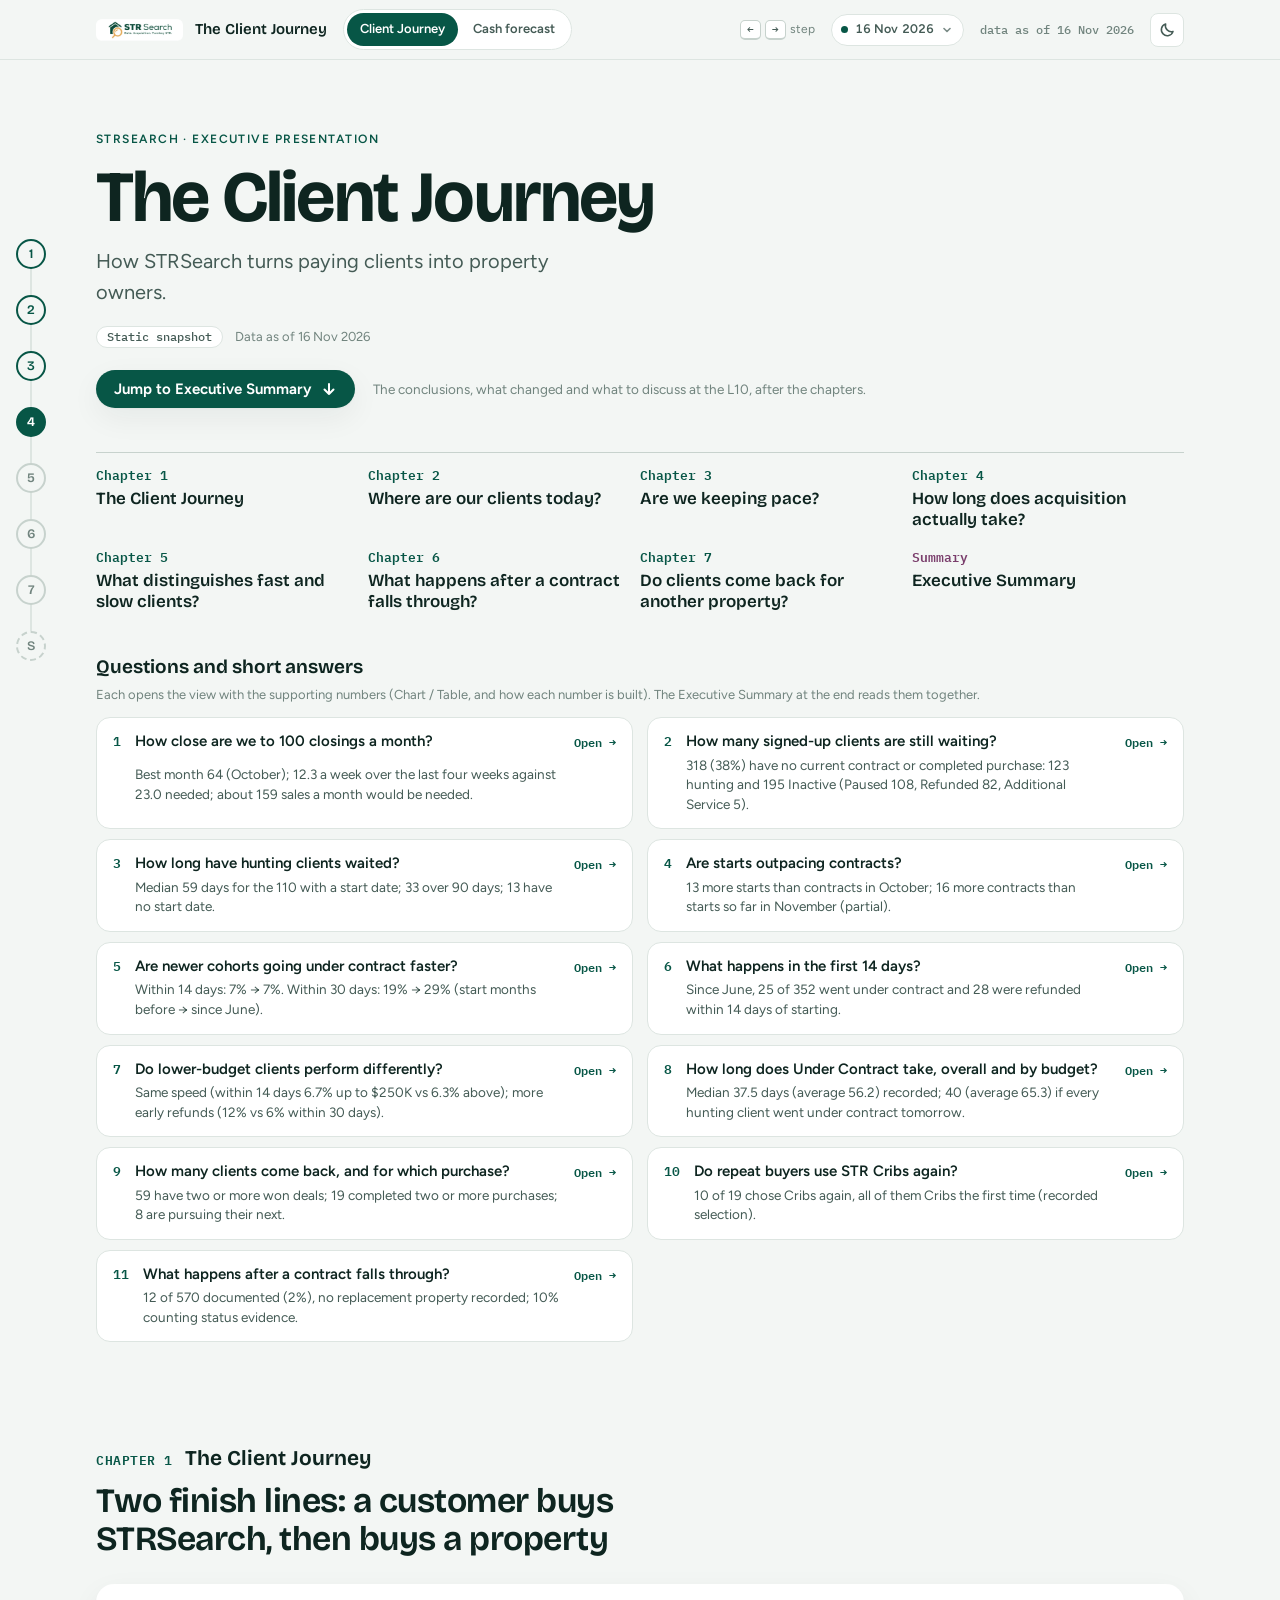
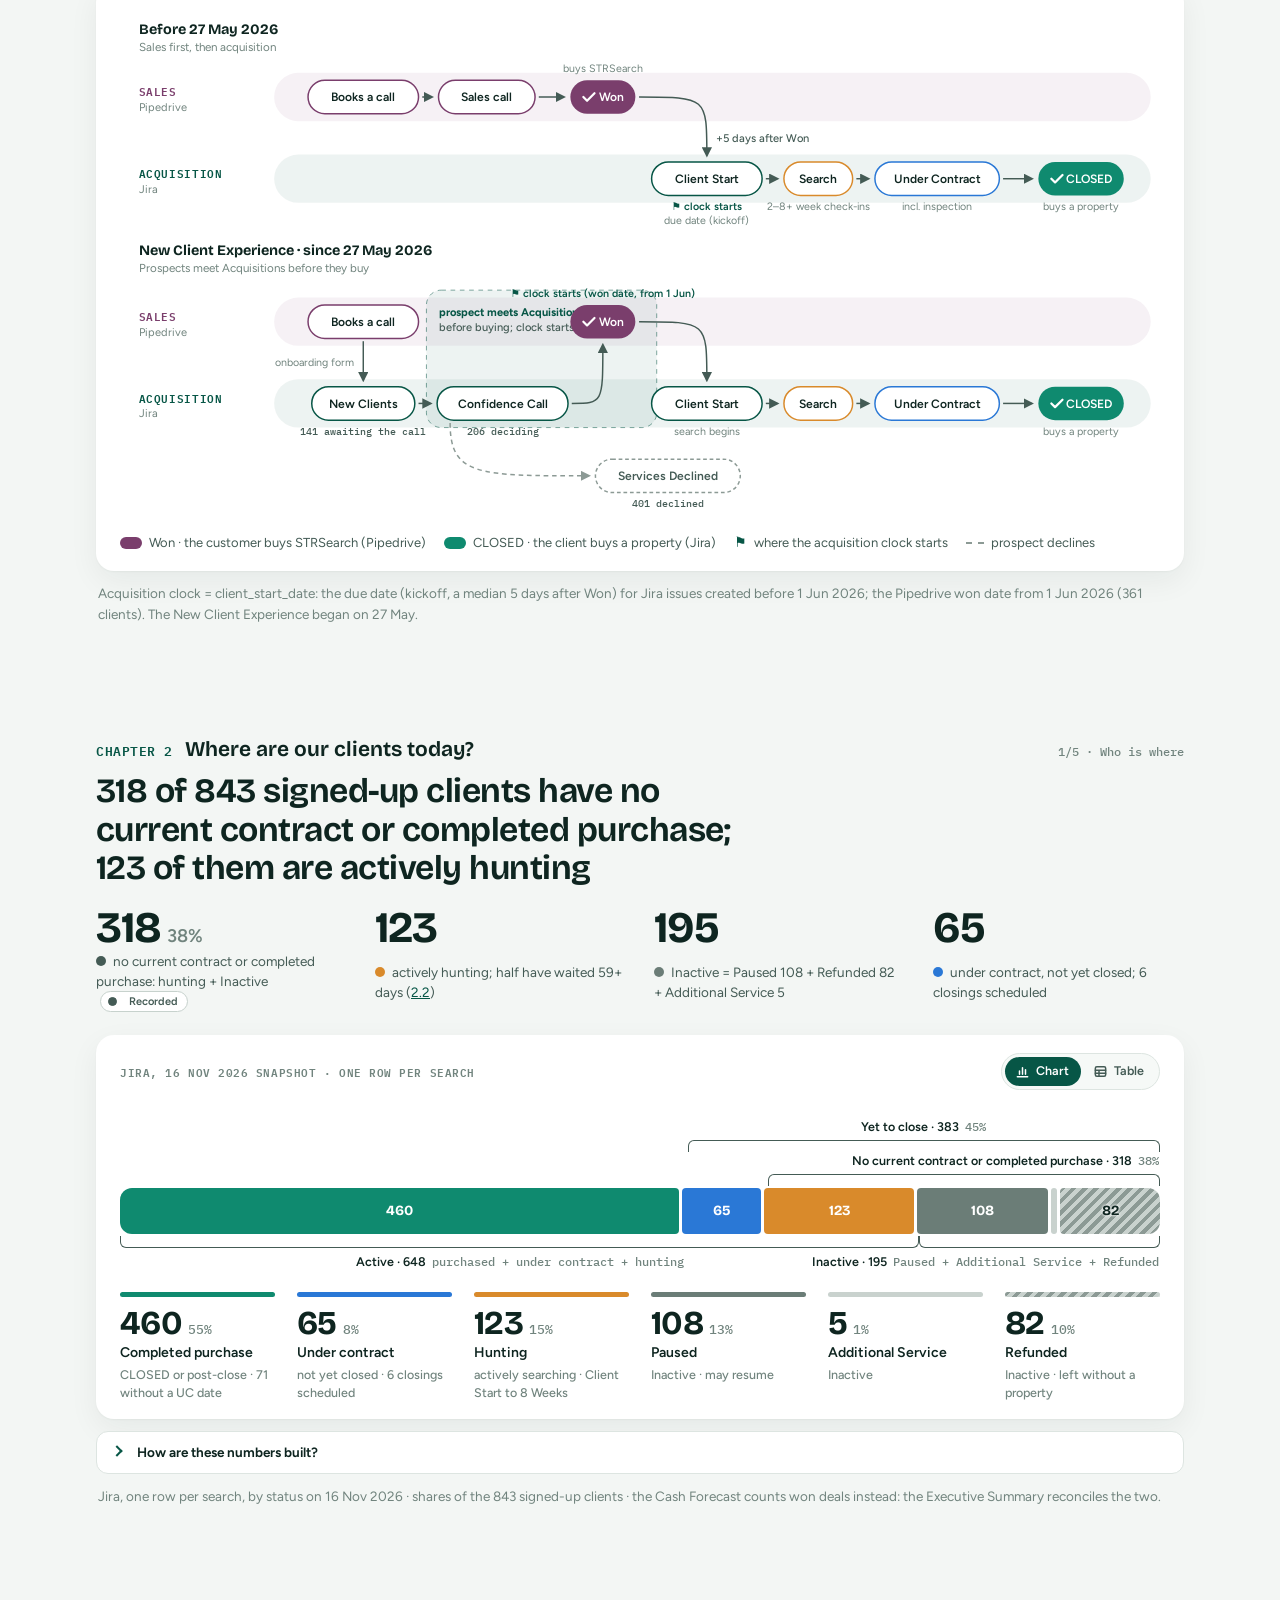
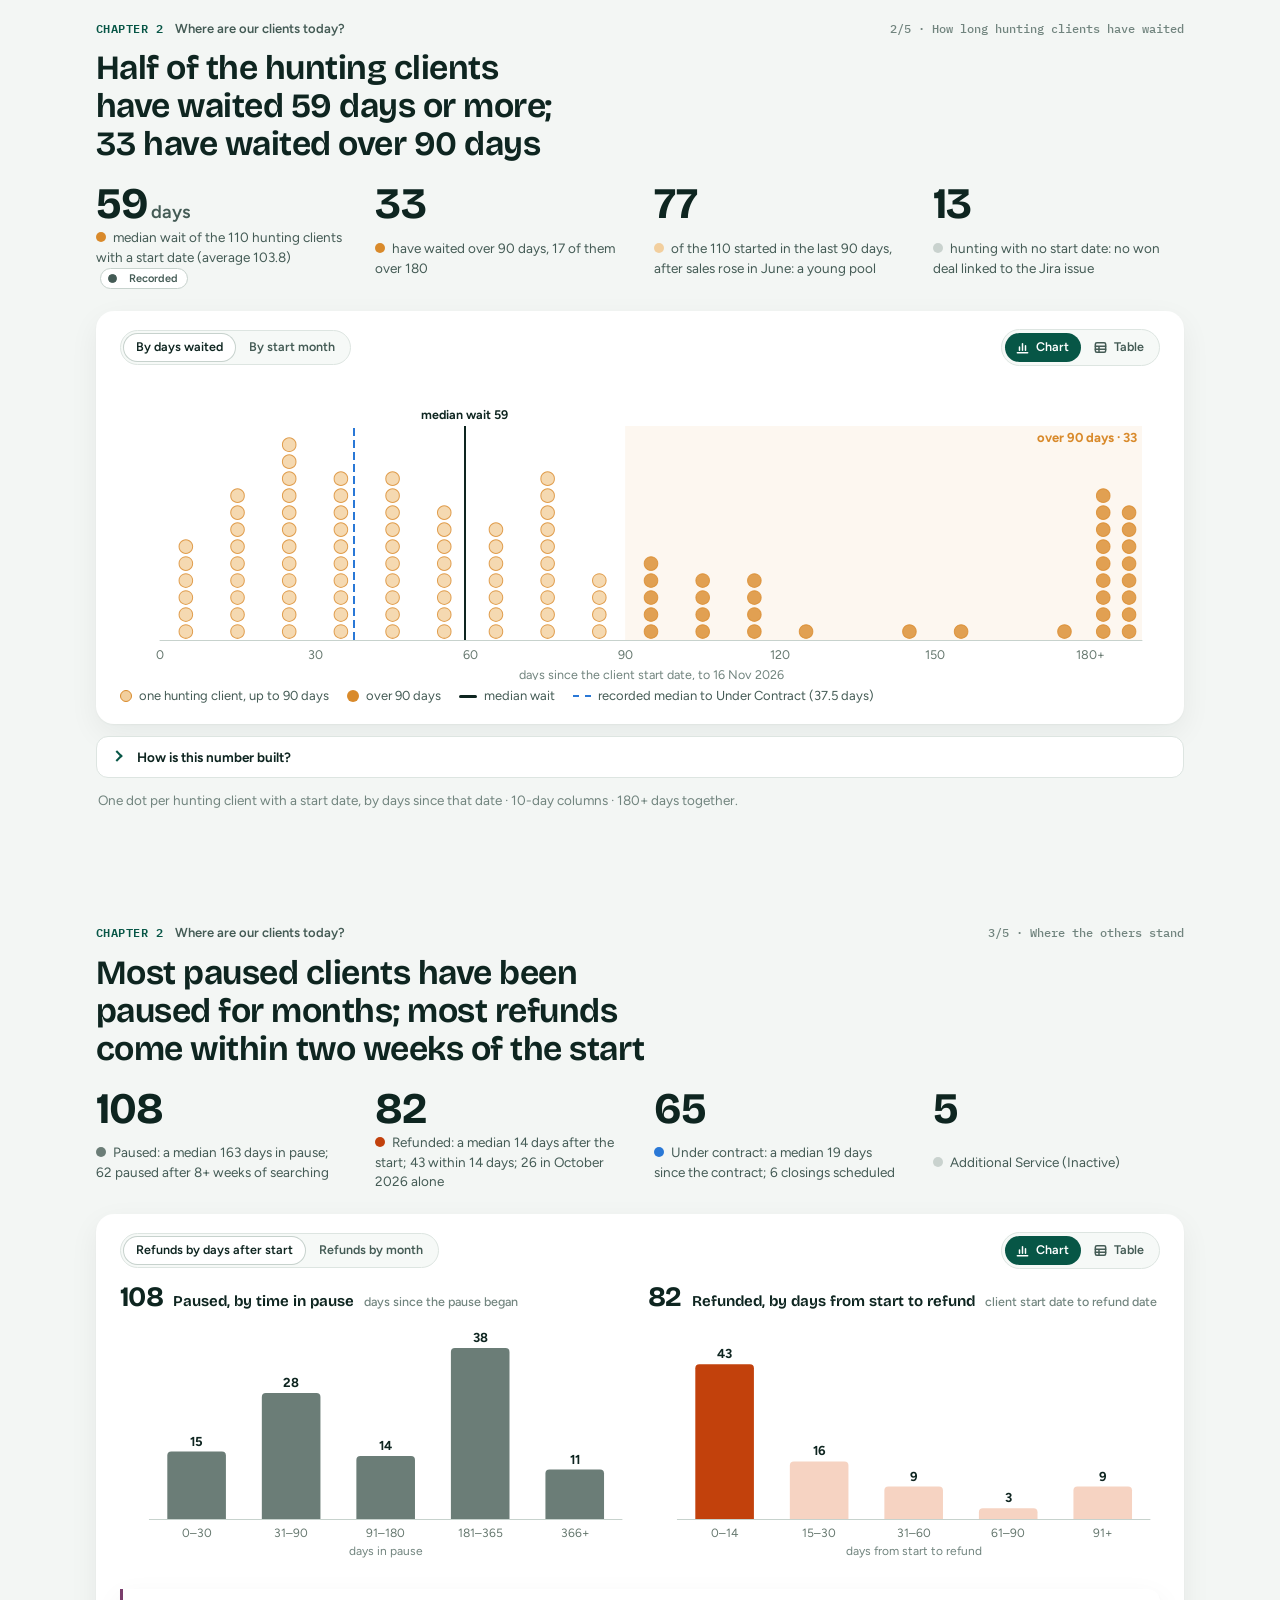
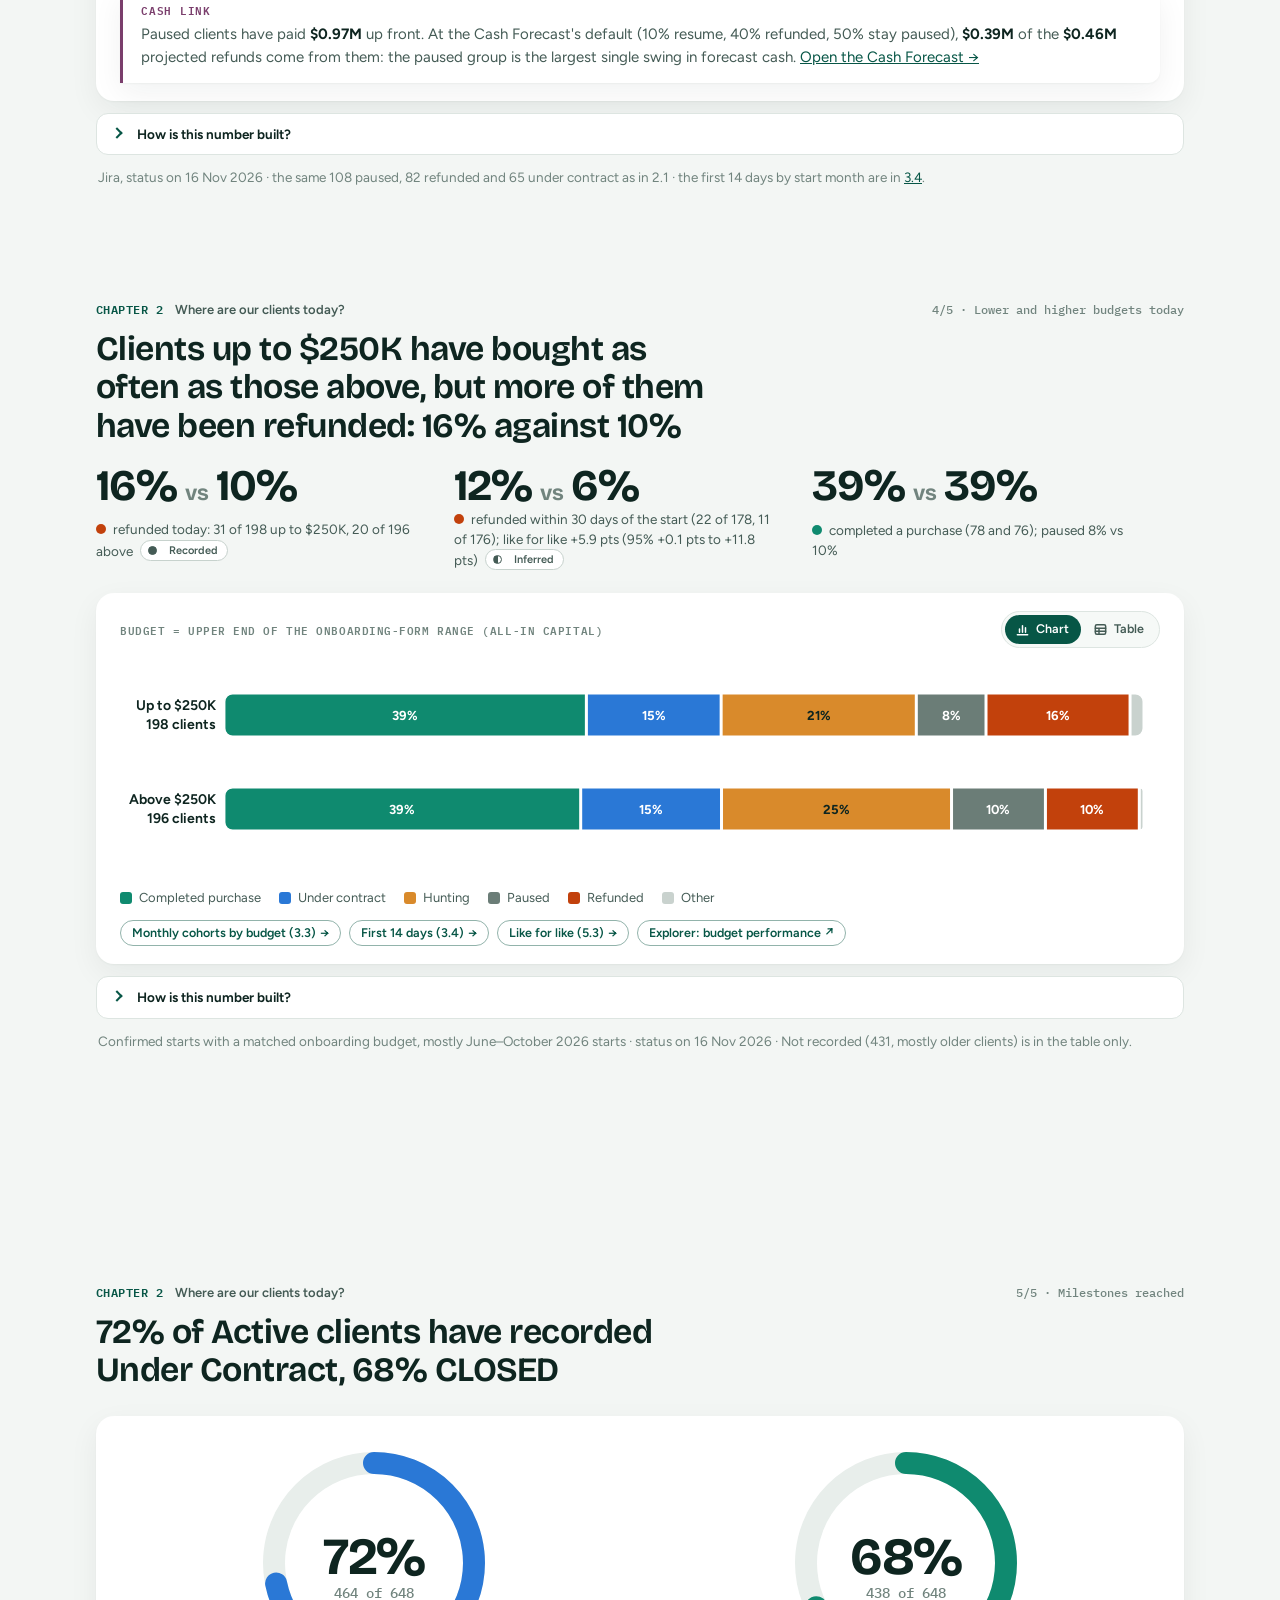
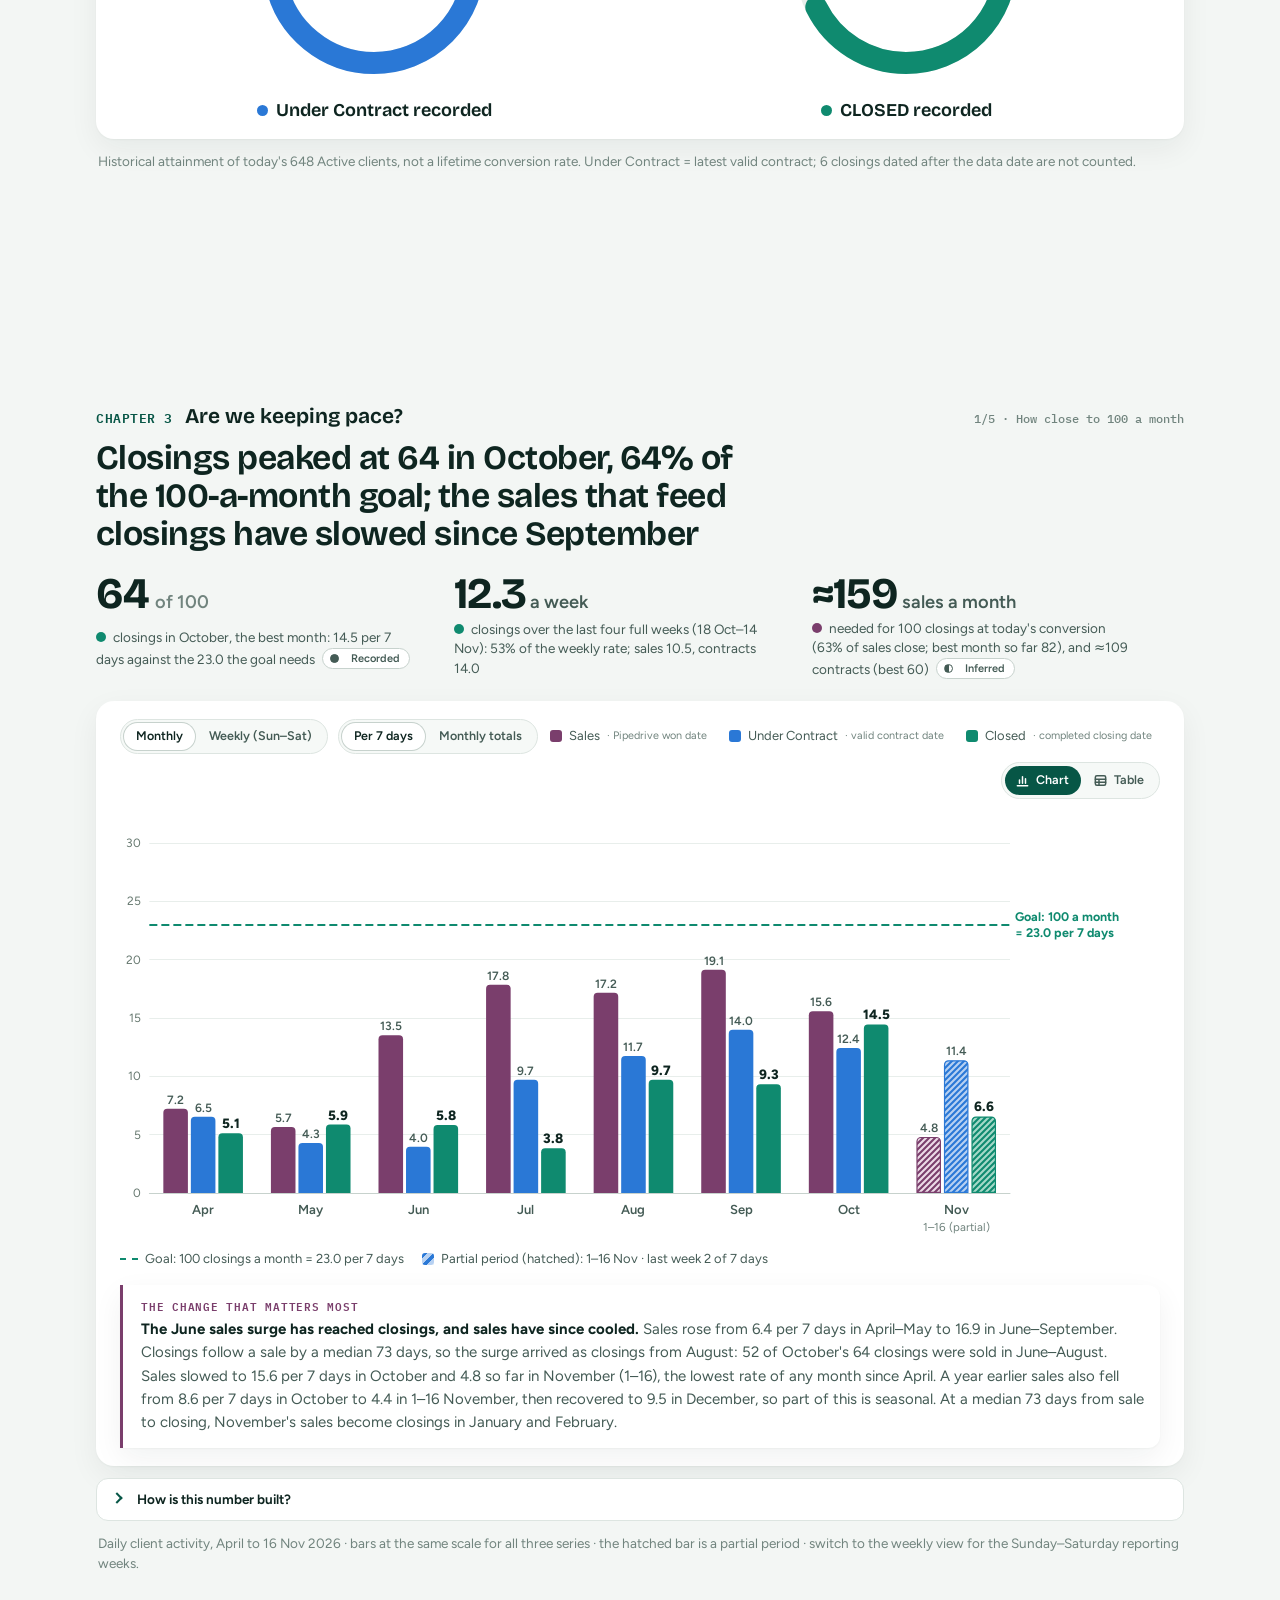
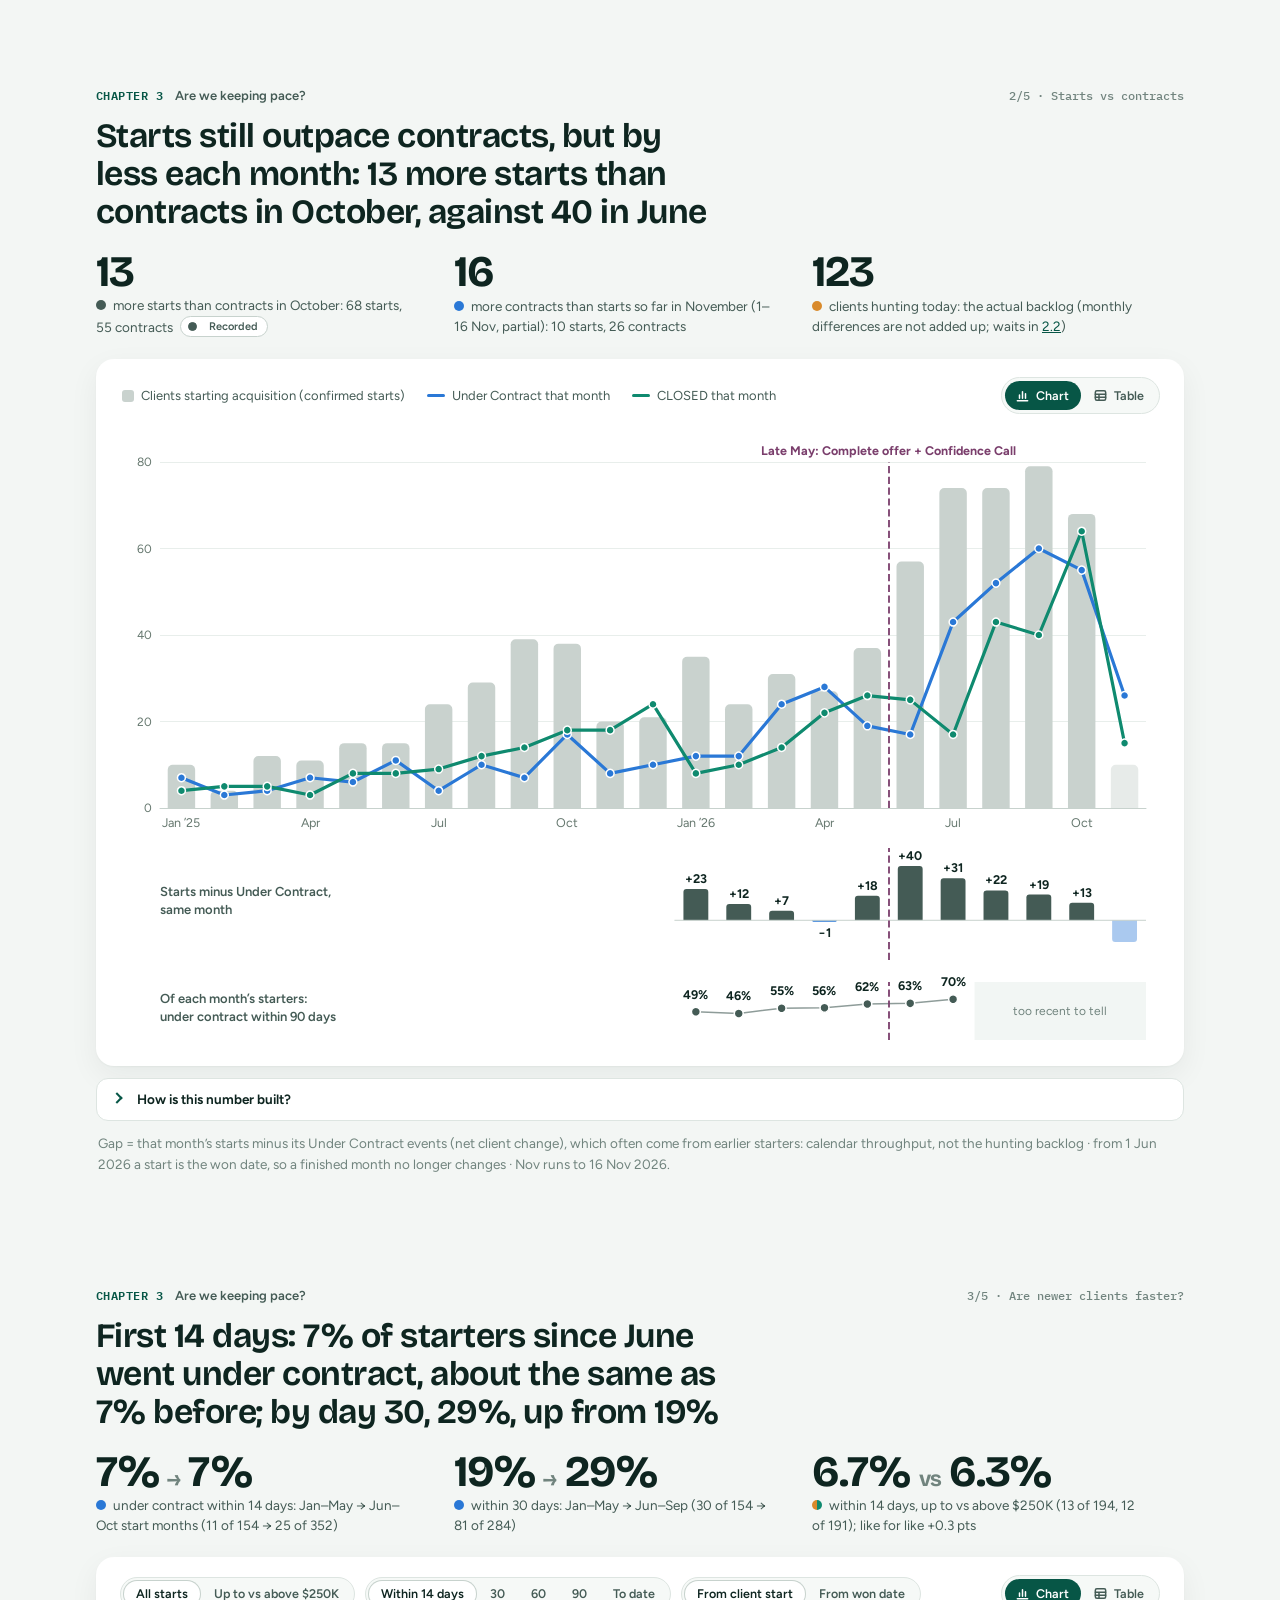
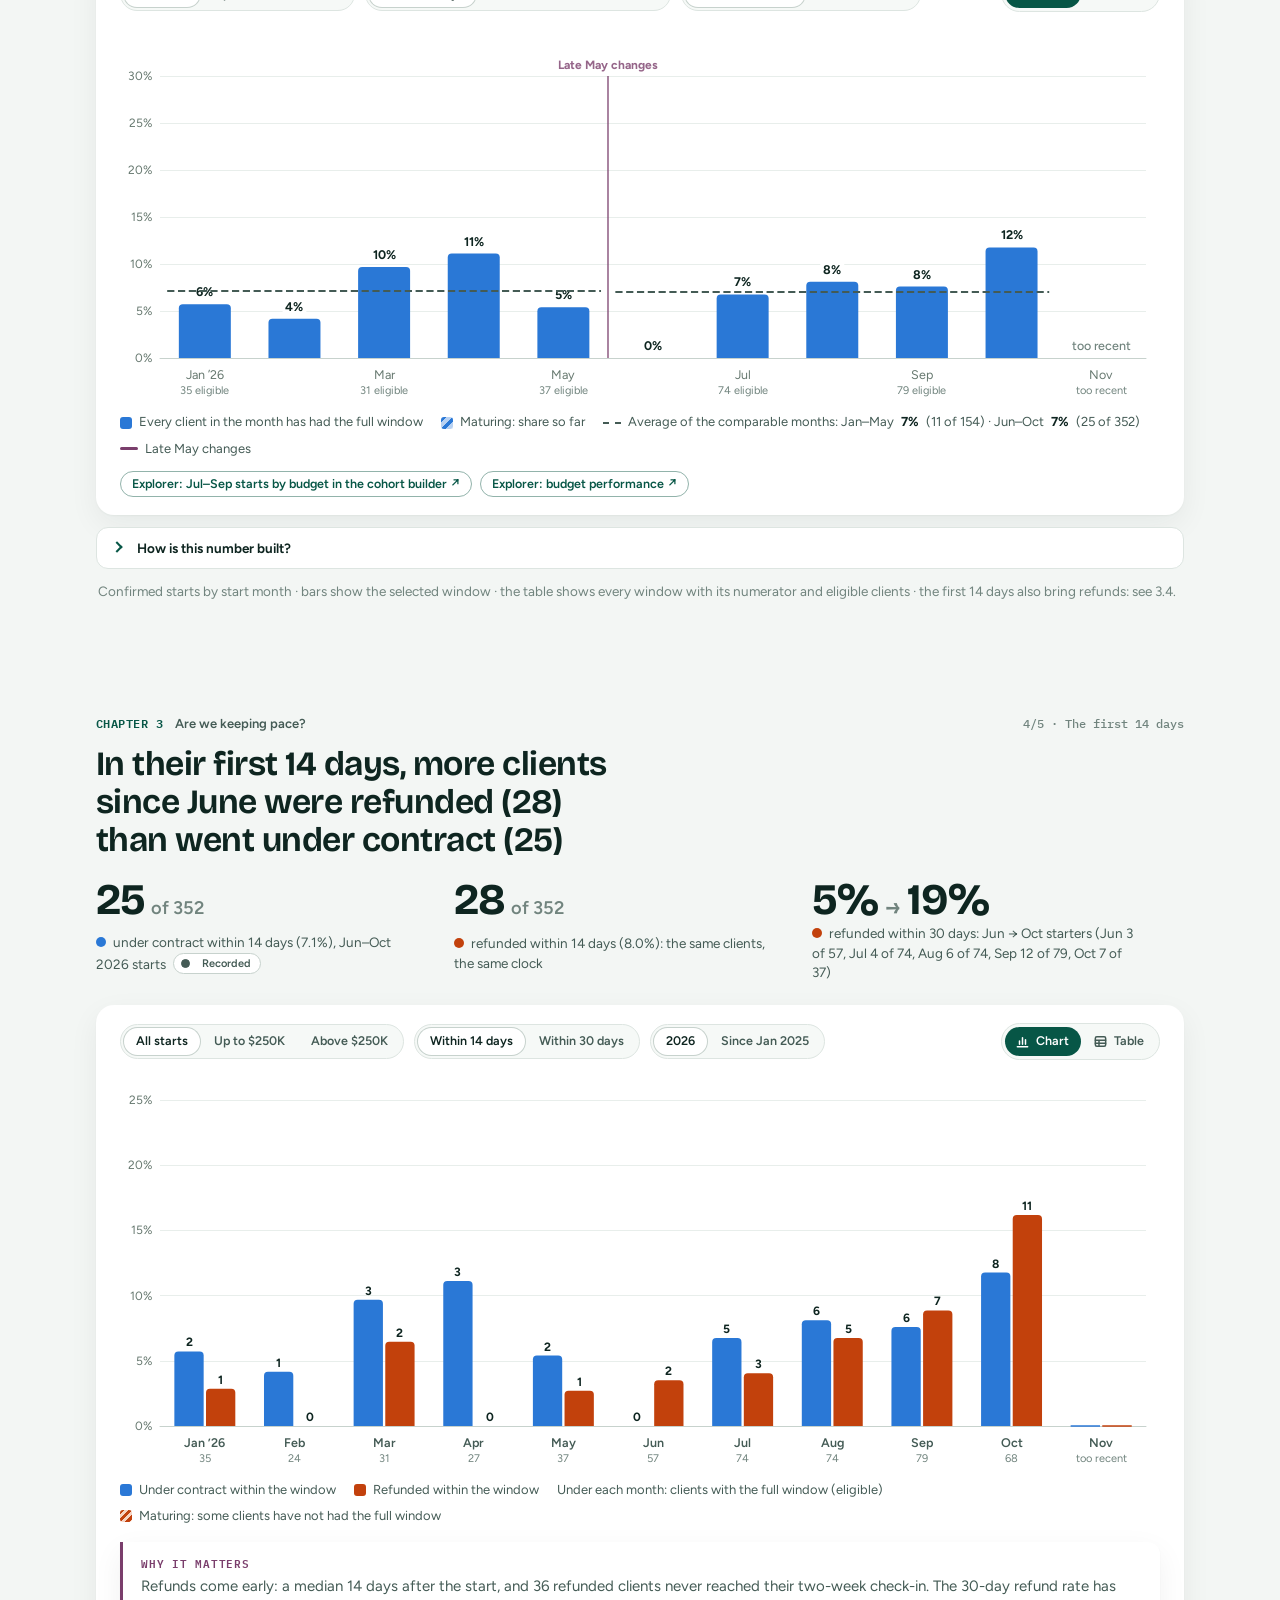
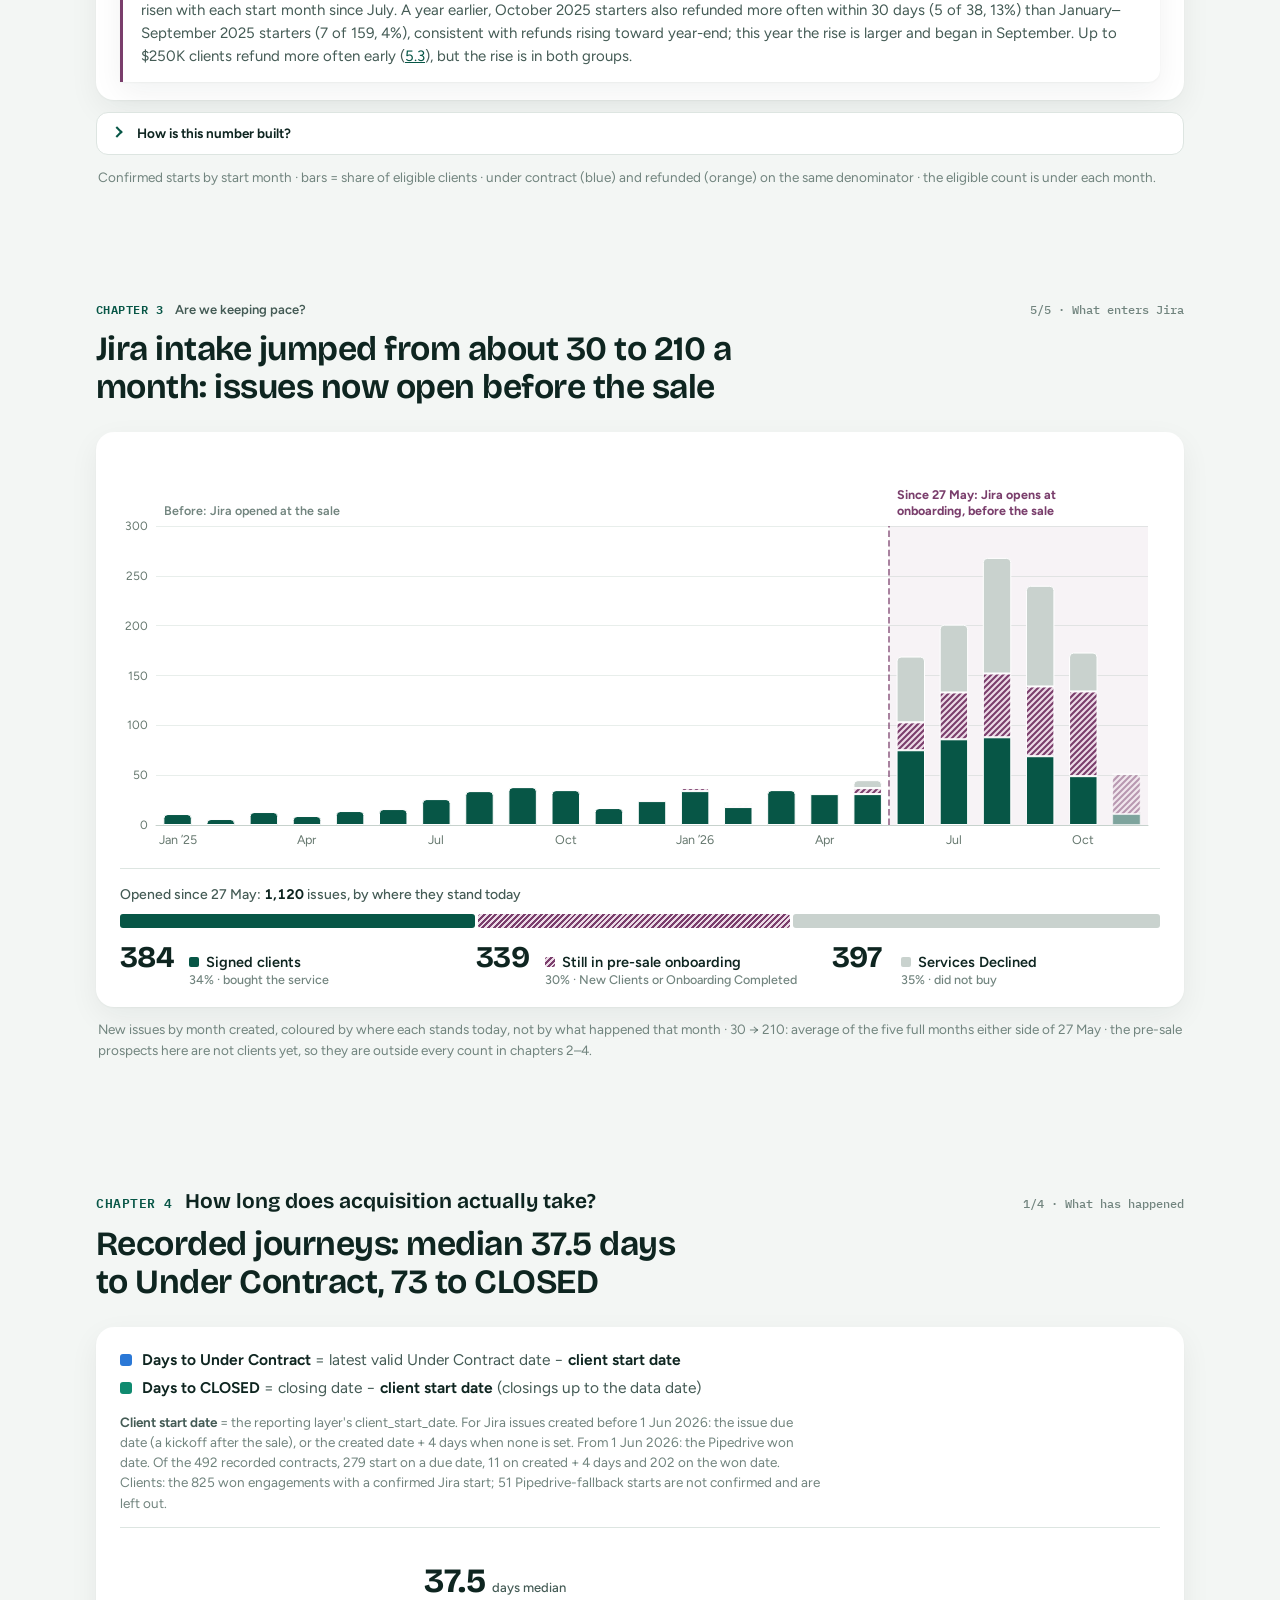
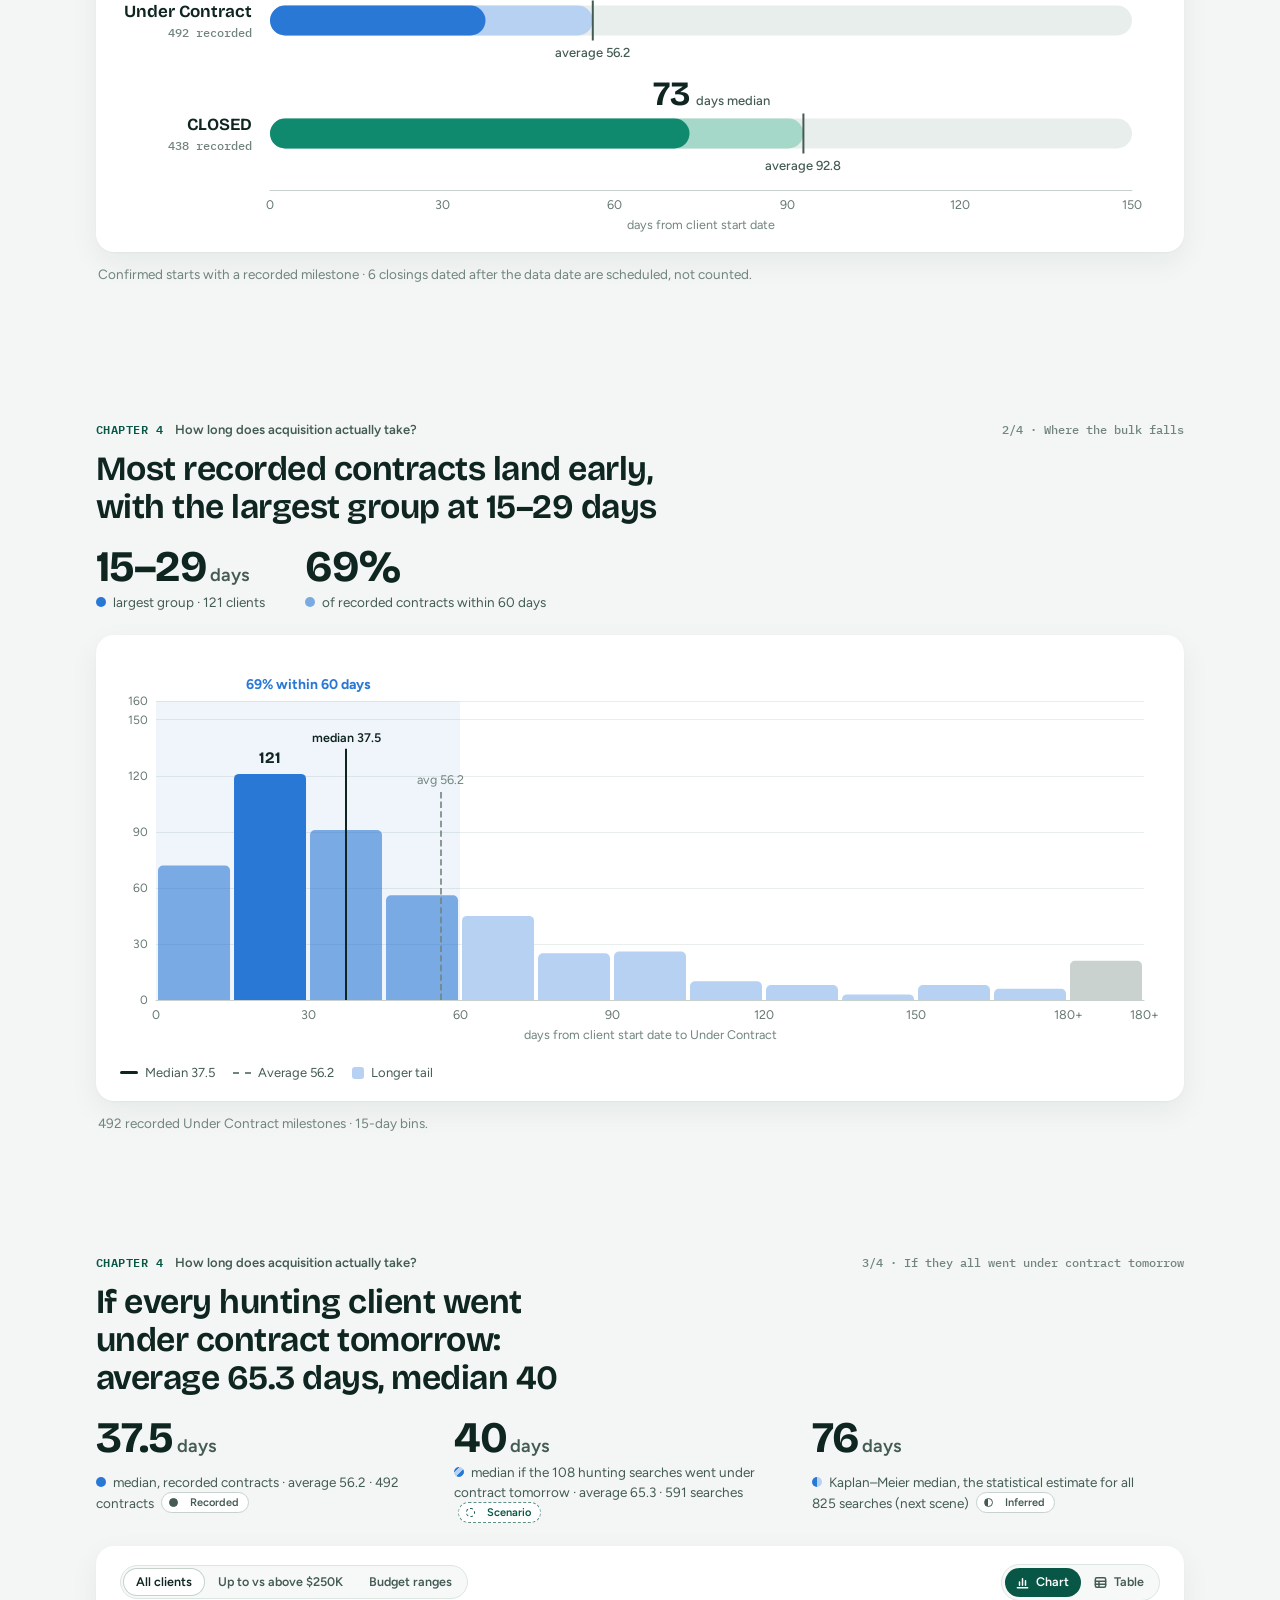
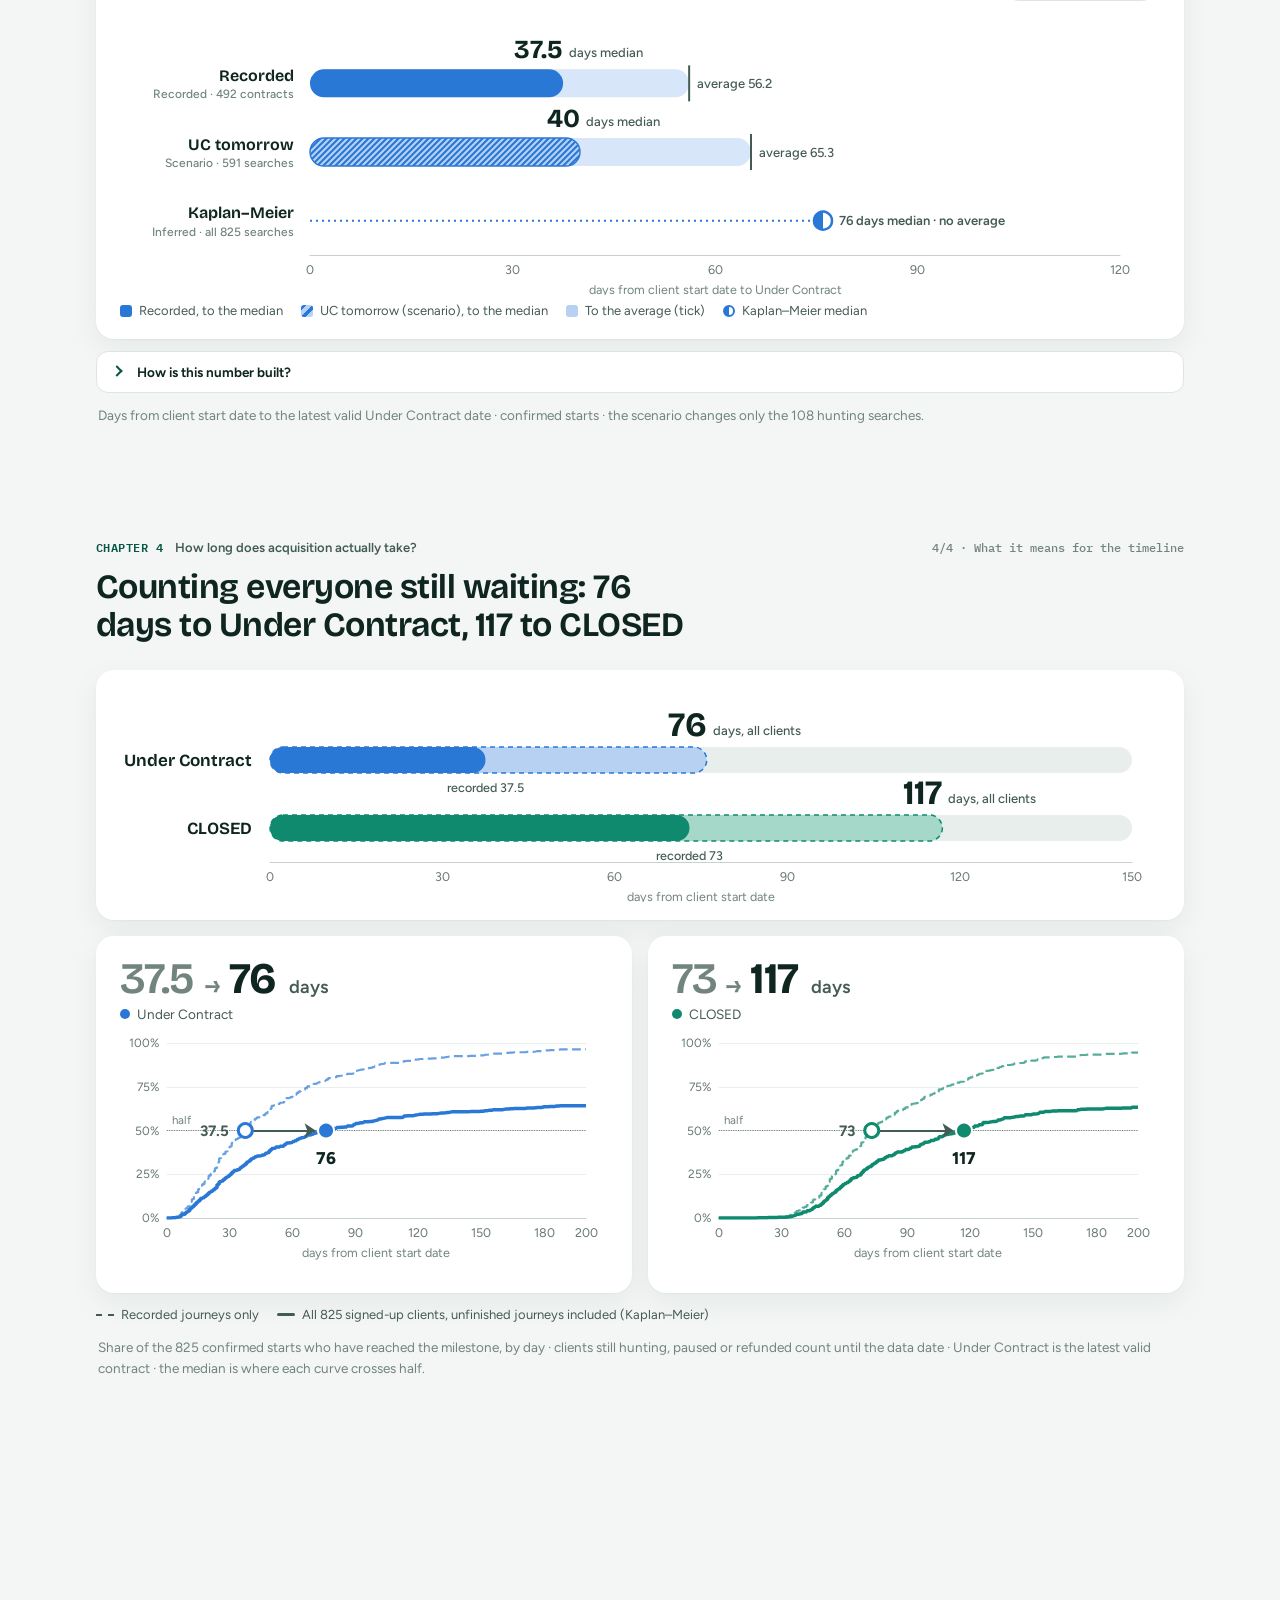
==== commit b86de471: "Client Journey L10 update: client status, pace vs 100 a month, budget findings, Executive Summary - " ====
--- a/docs/2026-11-16/index.html
+++ b/docs/2026-11-16/index.html
@@ -5,7 +5,7 @@
   <meta name="viewport" content="width=device-width, initial-scale=1, viewport-fit=cover">
   <title>STRSearch Client Journey</title>
   <meta name="claude:viewport-fit-sides" content="cover">
-  <meta name="description" content="16 Nov 2026 reporting package. How STRSearch turns paying clients into property owners: the client journey, where clients are today, who is still waiting, monthly pace and growth, whether newer clients go under contract faster, time to Under Contract and CLOSED (recorded and if every hunting client went under contract tomorrow), what distinguishes fast and slow clients, contracts that fall through, and repeat clients.">
+  <meta name="description" content="16 Nov 2026 reporting package. How STRSearch turns paying clients into property owners: where clients are today and how long hunting clients have waited, pace against 100 closings a month (by month and Sunday–Saturday week), the first 14 days (contracts and refunds), lower- vs higher-budget clients, time to Under Contract and CLOSED, fast and slow clients, contracts that fall through, repeat clients, and an Executive Summary with the shared figures reconciled.">
   <meta name="robots" content="noindex, nofollow">
   <link rel="icon" href="assets/img/strsearch-logo.webp">
   <link rel="preconnect" href="https://fonts.googleapis.com">
@@ -43,6 +43,7 @@
   <script src="assets/js/chapters/drivers.js"></script>
   <script src="assets/js/chapters/fallout.js"></script>
   <script src="assets/js/chapters/repeat.js"></script>
+  <script src="assets/js/chapters/summary.js"></script>
   <script src="assets/js/chapters/method.js"></script>
   <script src="assets/js/app.js"></script>
   <script src="../versions.js"></script>
--- a/docs/2026-11-16/assets/css/story.css
+++ b/docs/2026-11-16/assets/css/story.css
@@ -19,6 +19,7 @@
   --wait: #d98a2b; --wait-2: #f2cf9e;
   --hold: #8c9a95; --hold-2: #c9d2ce; --decl: #c9d2ce; --paused: #6b7d77;
   --sp-fast: #1f5fb8; --sp-mid: #5b97e3; --sp-slow: #86b1ea;
+  --b-lo: #d98a2b; --b-hi: #0f8a6f; --refund: #c2410c; --refund-2: #f6d3c2;
   --grid: #e8eeeb; --axis: #c7d2cd; --label: #66786f;
   --focus: #2a78d6;
   --shadow: 0 1px 2px rgba(10, 40, 34, .04), 0 10px 30px rgba(10, 40, 34, .06);
@@ -41,6 +42,7 @@
     --wait: #c98500; --wait-2: #5a4212;
     --hold: #7f8d88; --hold-2: #36423e; --decl: #7f8d88; --paused: #7f8d88;
     --sp-fast: #8bbaf5; --sp-mid: #4a8be0; --sp-slow: #24518f;
+    --b-lo: #c98500; --b-hi: #1b9a7c; --refund: #e0703a; --refund-2: #4a2414;
     --grid: #1f2a26; --axis: #34423d; --label: #8b9b95;
     --focus: #5596ea;
     --shadow: 0 1px 2px rgba(0, 0, 0, .35), 0 10px 30px rgba(0, 0, 0, .25);
@@ -58,6 +60,7 @@
   --wait: #c98500; --wait-2: #5a4212;
   --hold: #7f8d88; --hold-2: #36423e; --decl: #7f8d88; --paused: #7f8d88;
   --sp-fast: #8bbaf5; --sp-mid: #4a8be0; --sp-slow: #24518f;
+  --b-lo: #c98500; --b-hi: #1b9a7c; --refund: #e0703a; --refund-2: #4a2414;
   --grid: #1f2a26; --axis: #34423d; --label: #8b9b95;
   --focus: #5596ea;
   --shadow: 0 1px 2px rgba(0, 0, 0, .35), 0 10px 30px rgba(0, 0, 0, .25);
@@ -449,3 +452,68 @@
 .stack-bar i.hatch-hold, .stack-bar i.hatch-wait { color: var(--ink); text-shadow: 0 0 3px var(--surface), 0 0 3px var(--surface); }
 .scene .dt td.nw { white-space: nowrap; }
 #cohAvg b { color: var(--ink); }
+
+/* ---------- L10 update (18 Nov 2026): goal pace, client status, budget groups, executive summary */
+.opening .jump { display: inline-flex; align-items: center; gap: 10px; margin-top: 22px; padding: 11px 18px; border-radius: 999px; background: var(--acq); color: var(--surface); font: 650 15px/1 var(--f-body); text-decoration: none; box-shadow: var(--shadow); }
+.opening .jump:hover { filter: brightness(1.08); }
+.opening .jump svg { width: 16px; height: 16px; fill: none; stroke: currentColor; stroke-width: 2; stroke-linecap: round; stroke-linejoin: round; }
+.opening .jump-row { display: flex; flex-wrap: wrap; align-items: center; gap: 10px 18px; }
+.opening .jump-row .jump-s { font-size: 13.5px; color: var(--muted); margin-top: 22px; }
+.agenda li.sum a .n { color: var(--sales); }
+.rail li.sum .dot { border-style: dashed; }
+.chart.h-goal { height: 430px; }
+.chart.h-goalw { height: 600px; }
+.chart.h-wait { height: 300px; }
+.chart.h-duo { height: 260px; }
+.chart.h-bst { height: 220px; }
+.chart.h-forest { height: 560px; }
+.chart.h-f14 { height: 400px; }
+.scene .xl { font: 600 12.5px/1 var(--f-body); color: var(--acq); text-decoration: none; white-space: nowrap; display: inline-flex; align-items: center; gap: 4px; border: 1px solid color-mix(in srgb, var(--acq) 35%, var(--line)); border-radius: 999px; padding: 6px 11px; background: var(--surface); }
+.scene .xl:hover { background: color-mix(in srgb, var(--acq) 7%, var(--surface)); }
+.scene .links { display: flex; flex-wrap: wrap; gap: 8px; margin-top: 12px; }
+.scene .call { margin: 16px 0 0; padding: 14px 16px 14px 18px; border-left: 3px solid var(--sales); background: var(--surface); border-radius: 0 12px 12px 0; box-shadow: var(--shadow); font-size: 15px; line-height: 1.55; color: var(--ink-2); }
+.scene .call b { color: var(--ink); }
+.scene .call .call-h { display: block; font: 600 11px/1.2 var(--f-mono); letter-spacing: .07em; text-transform: uppercase; color: var(--sales); margin-bottom: 6px; }
+.scene .duo-h { font: 650 15px/1.3 var(--f-display); color: var(--ink); margin: 0 0 2px; display: flex; flex-wrap: wrap; align-items: baseline; gap: 4px 10px; }
+.scene .duo-h small { font: 500 12.5px var(--f-body); color: var(--muted); }
+.scene .duo-v { font: 700 28px/1 var(--f-display); letter-spacing: -.02em; color: var(--ink); }
+.figs.qf.four { gap: 14px 28px; }
+.figs.qf.four .fig { flex: 1 1 200px; min-width: 0; }
+.figs.qf.four .fig .l { max-width: none; }
+.scene .only-cmp, .scene .only-bud { display: none; }
+.scene .board.m-cmp .only-cmp, .scene .board.m-bud .only-bud { display: block; }
+.scene .board.m-bud .legend.only-bud, .scene .board.m-cmp .legend.only-cmp { display: flex; }
+.scene .board.m-cmp .ptools .only-cmp, .scene .board.m-bud .ptools .only-bud { display: inline-flex; }
+.scene .board.m-bud .hide-bud, .scene .board.m-cmp .hide-cmp { display: none !important; }
+.scene .bnote { margin: 10px 2px 0; font-size: 14px; color: var(--ink-2); }
+.scene .bnote b { color: var(--ink); }
+.legend i.hatch-r { background: repeating-linear-gradient(135deg, var(--refund) 0 3px, var(--refund-2) 3px 6px) !important; }
+
+/* executive summary */
+.summary .sum-lead { font-size: clamp(17px, 1.5vw, 19px); line-height: 1.5; color: var(--ink-2); max-width: 70ch; margin: -6px 0 22px; }
+.summary .sum-lead b { color: var(--ink); }
+.sum-cards { list-style: none; margin: 0; padding: 0; display: grid; grid-template-columns: repeat(2, minmax(0, 1fr)); gap: 14px; counter-reset: sum; }
+@media (max-width: 860px) { .sum-cards { grid-template-columns: 1fr; } }
+.sum-cards > li { counter-increment: sum; background: var(--surface); border-radius: 16px; box-shadow: var(--shadow); padding: 18px 20px 16px; display: grid; gap: 8px; align-content: start; border-top: 4px solid var(--c, var(--acq)); min-width: 0; }
+.sum-cards > li.lead { grid-column: 1 / -1; }
+.sum-cards .sc-h { display: flex; align-items: baseline; gap: 10px; }
+.sum-cards .sc-h::before { content: counter(sum, decimal-leading-zero); font: 600 13px/1 var(--f-mono); color: var(--muted); }
+.sum-cards .sc-t { font: 650 clamp(18px, 1.6vw, 21px)/1.25 var(--f-display); letter-spacing: -.01em; color: var(--ink); text-wrap: balance; }
+.sum-cards .sc-k { display: flex; flex-wrap: wrap; gap: 6px 22px; }
+.sum-cards .sc-k span { display: grid; gap: 2px; }
+.sum-cards .sc-k b { font: 700 26px/1 var(--f-display); letter-spacing: -.02em; color: var(--ink); }
+.sum-cards .sc-k small { font-size: 12.5px; color: var(--muted); max-width: 22ch; line-height: 1.35; }
+.sum-cards p { margin: 0; font-size: 14.5px; line-height: 1.55; color: var(--ink-2); }
+.sum-cards p b { color: var(--ink); }
+.sum-cards .sc-go { font: 600 12.5px/1 var(--f-mono); color: var(--acq); text-decoration: none; justify-self: start; margin-top: 2px; }
+.sum-cards .sc-go:hover { text-decoration: underline; }
+.sum-two { display: grid; grid-template-columns: repeat(2, minmax(0, 1fr)); gap: 14px; margin-top: 16px; }
+@media (max-width: 860px) { .sum-two { grid-template-columns: 1fr; } }
+.sum-two .board h3 { margin: 0 0 8px; font: 650 18px/1.25 var(--f-display); color: var(--ink); }
+.sum-two ul, .sum-two ol { margin: 0; padding-left: 20px; display: grid; gap: 8px; font-size: 14.5px; line-height: 1.5; color: var(--ink-2); }
+.sum-two li b { color: var(--ink); }
+.summary .dt td.why { color: var(--ink-2); font-size: 12.5px; line-height: 1.45; min-width: 260px; }
+.summary .dt td.eq { color: var(--closed); font-weight: 700; }
+.chart.h-scc { height: 360px; }
+.learn.four { grid-template-columns: repeat(2, minmax(0, 1fr)); gap: 28px 40px; }
+@media (max-width: 860px) { .learn.four { grid-template-columns: 1fr; } }
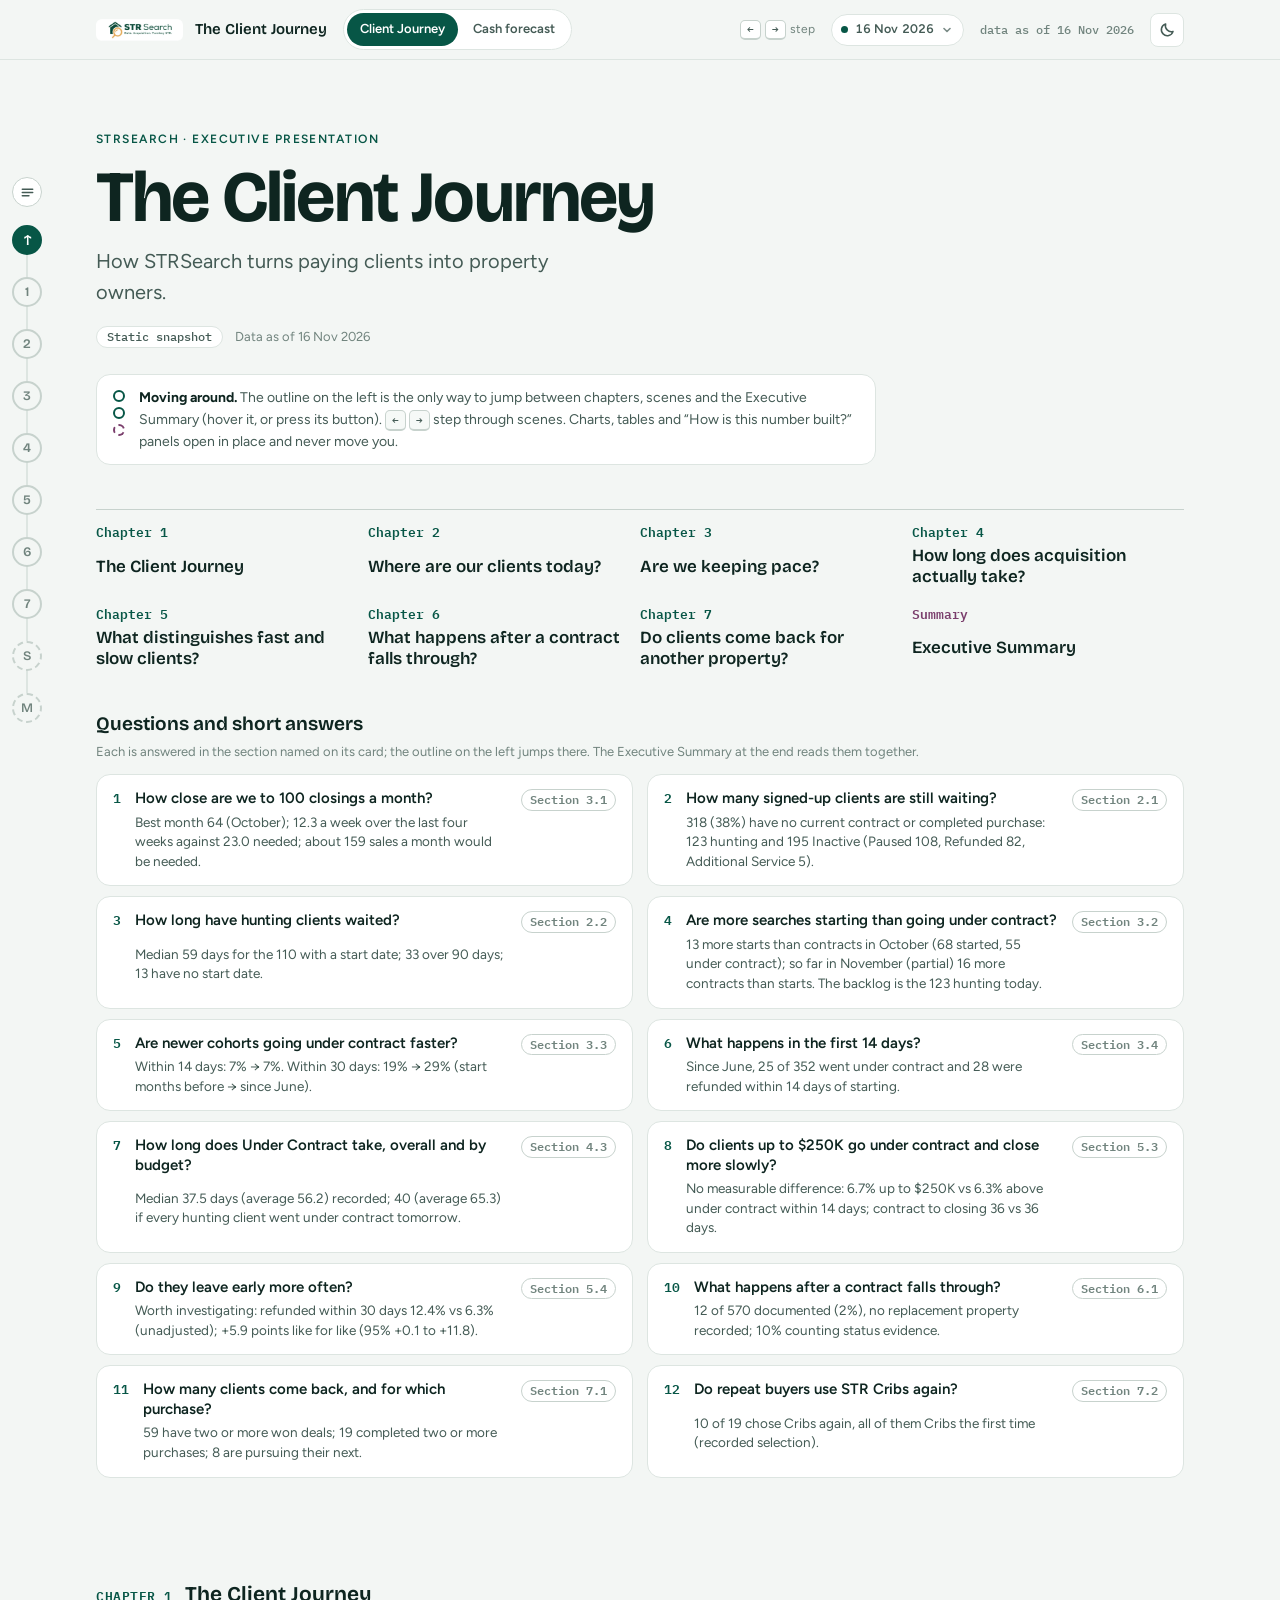
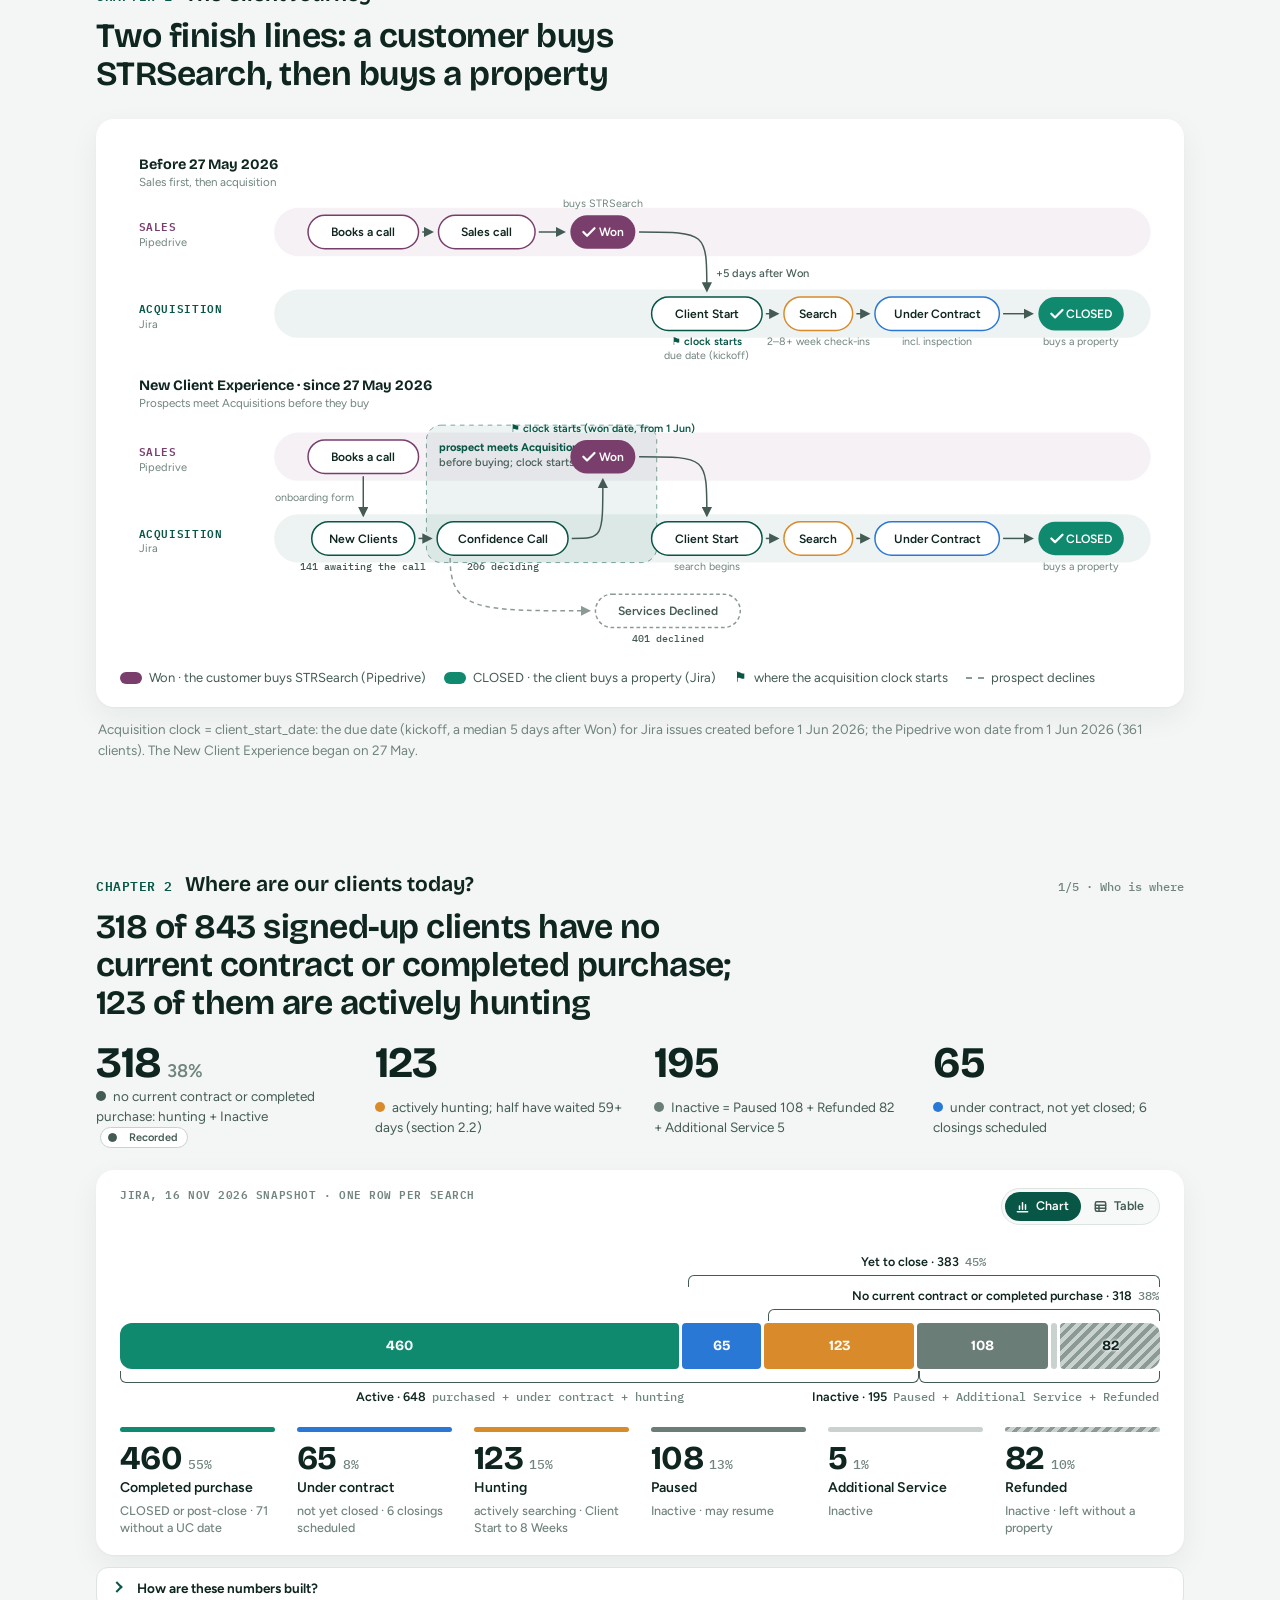
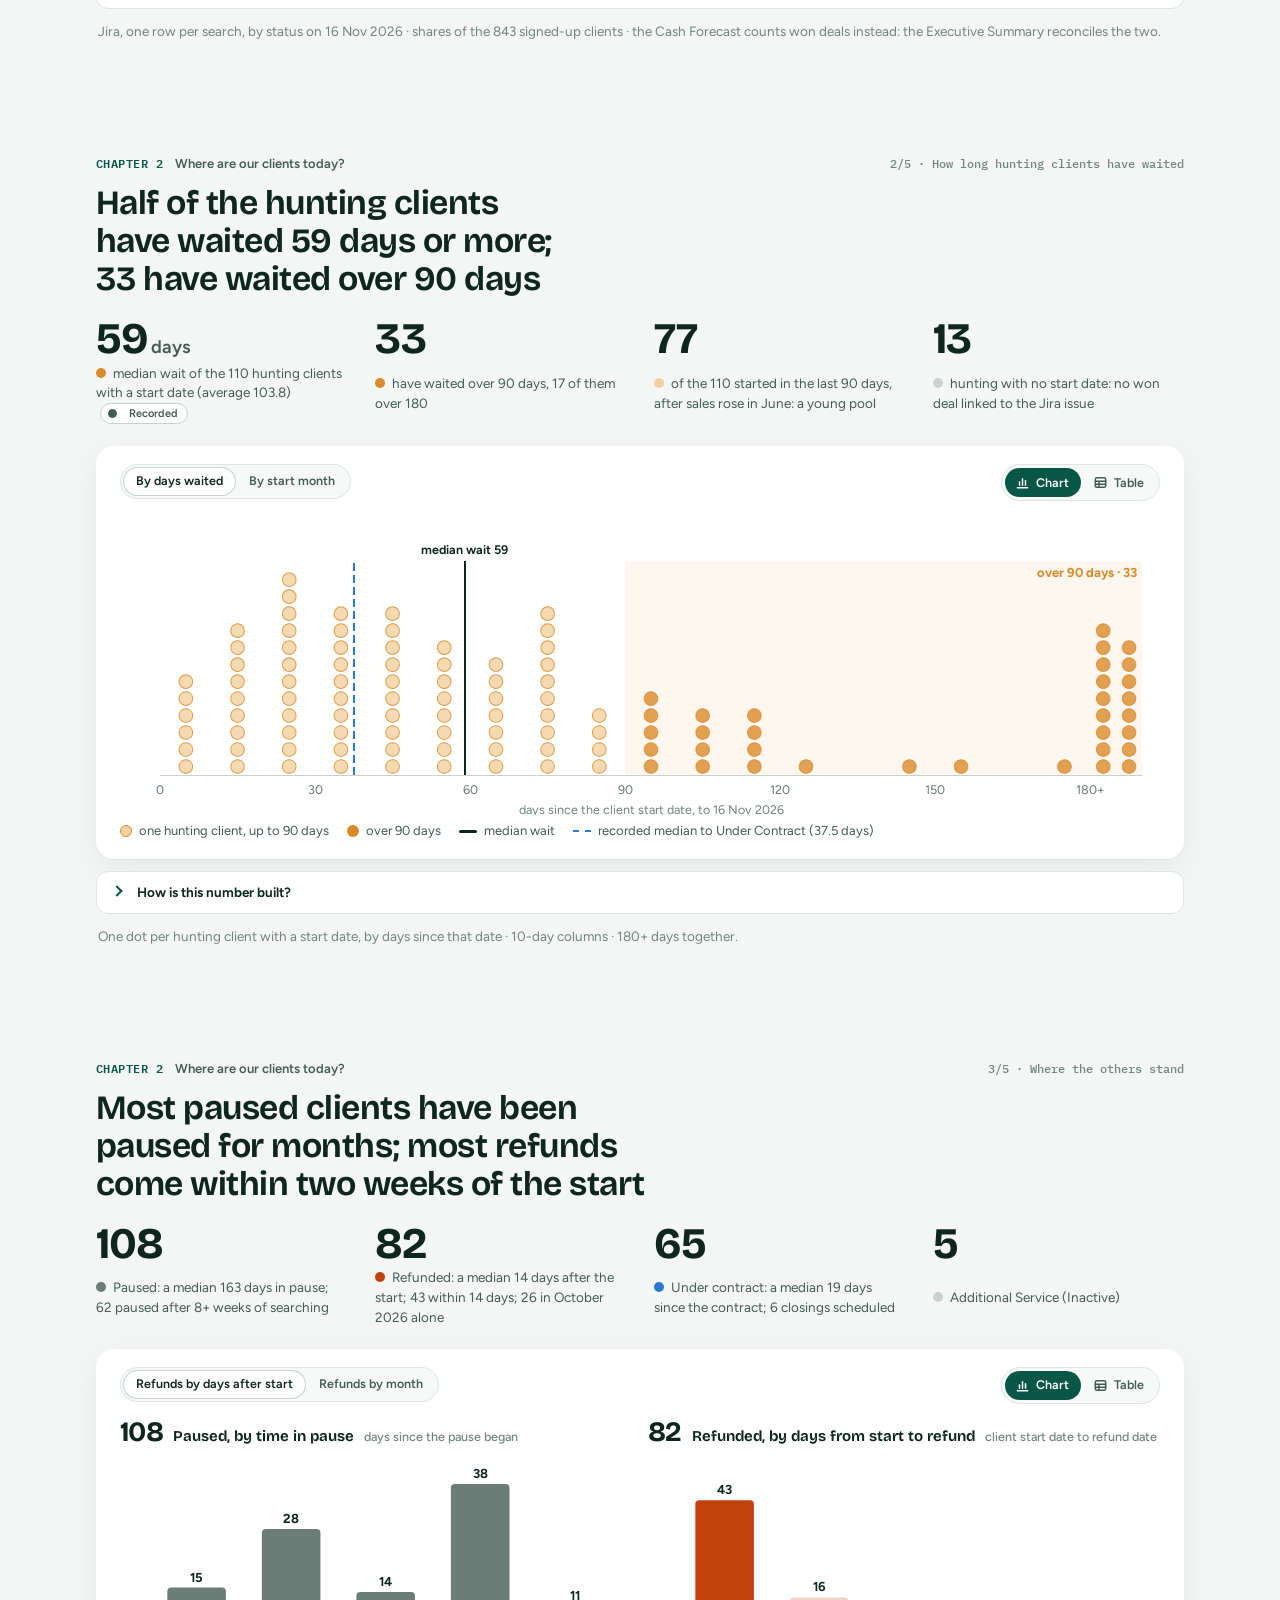
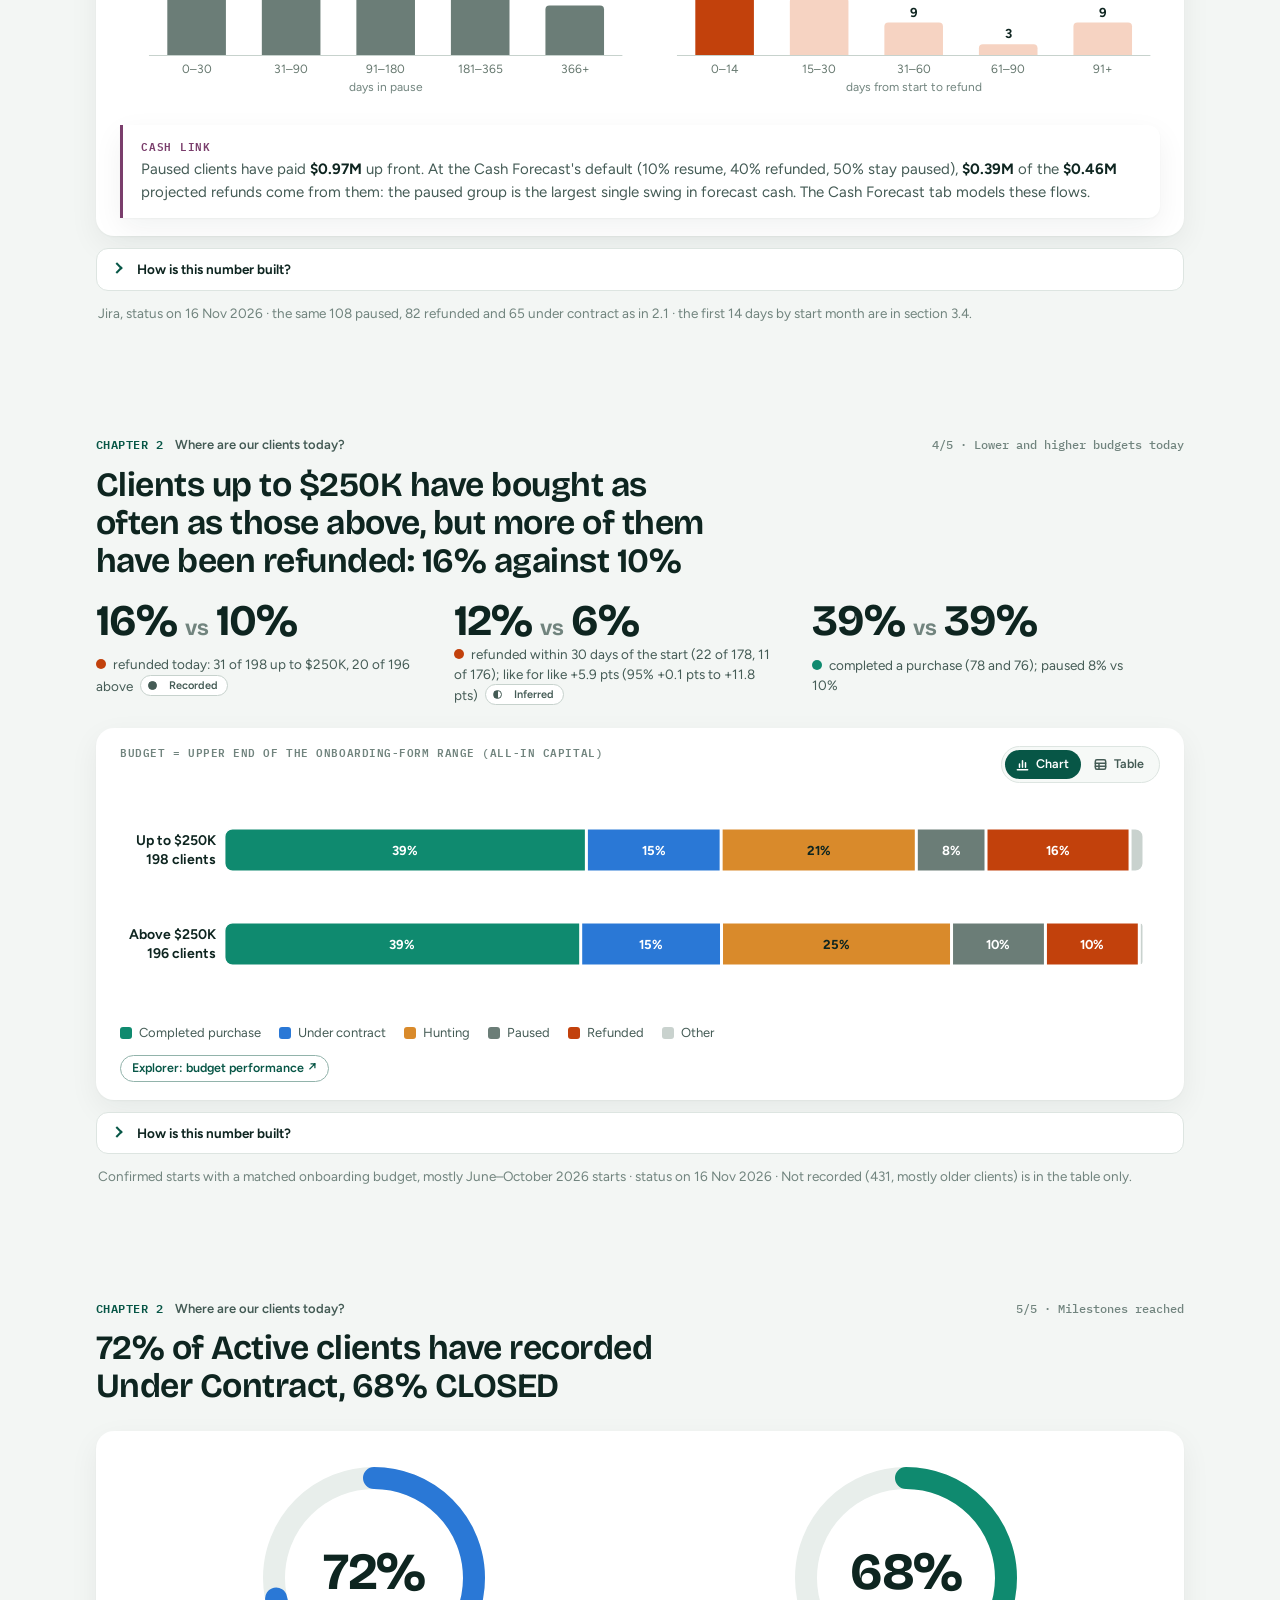
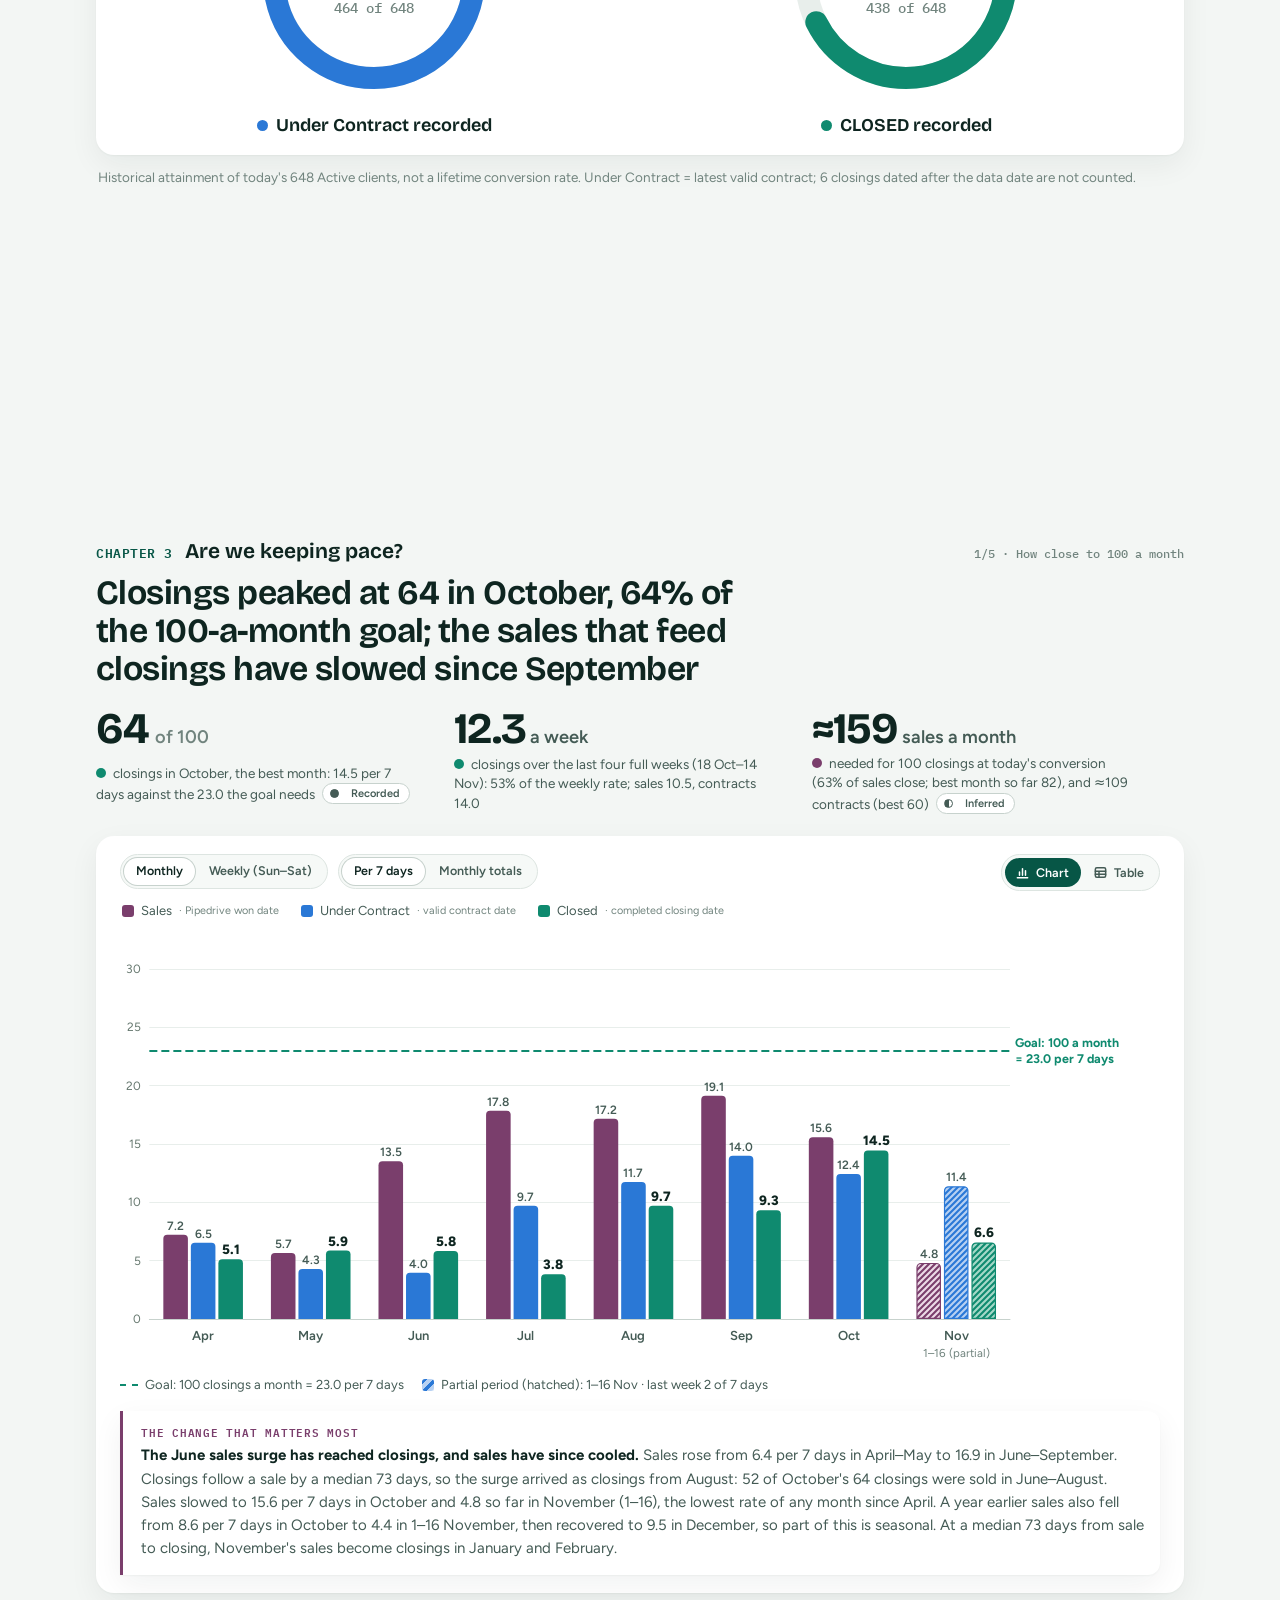
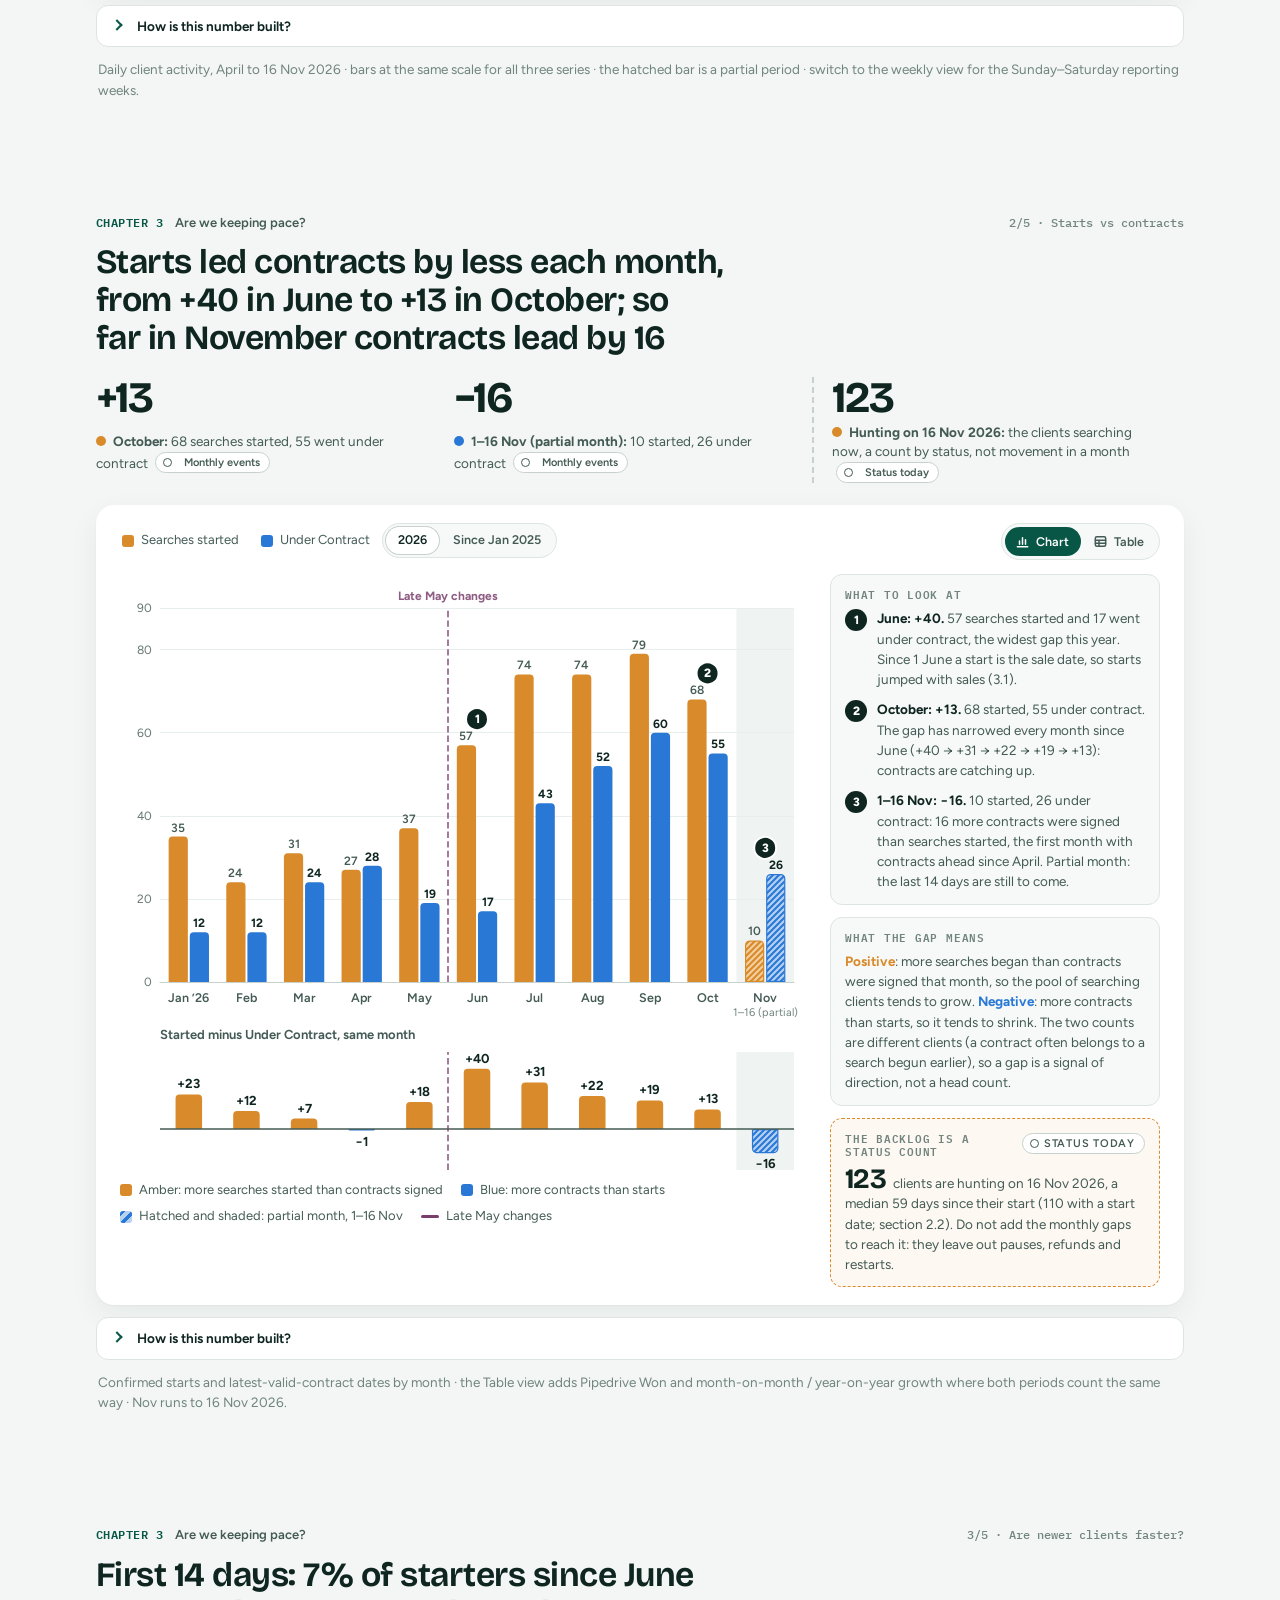
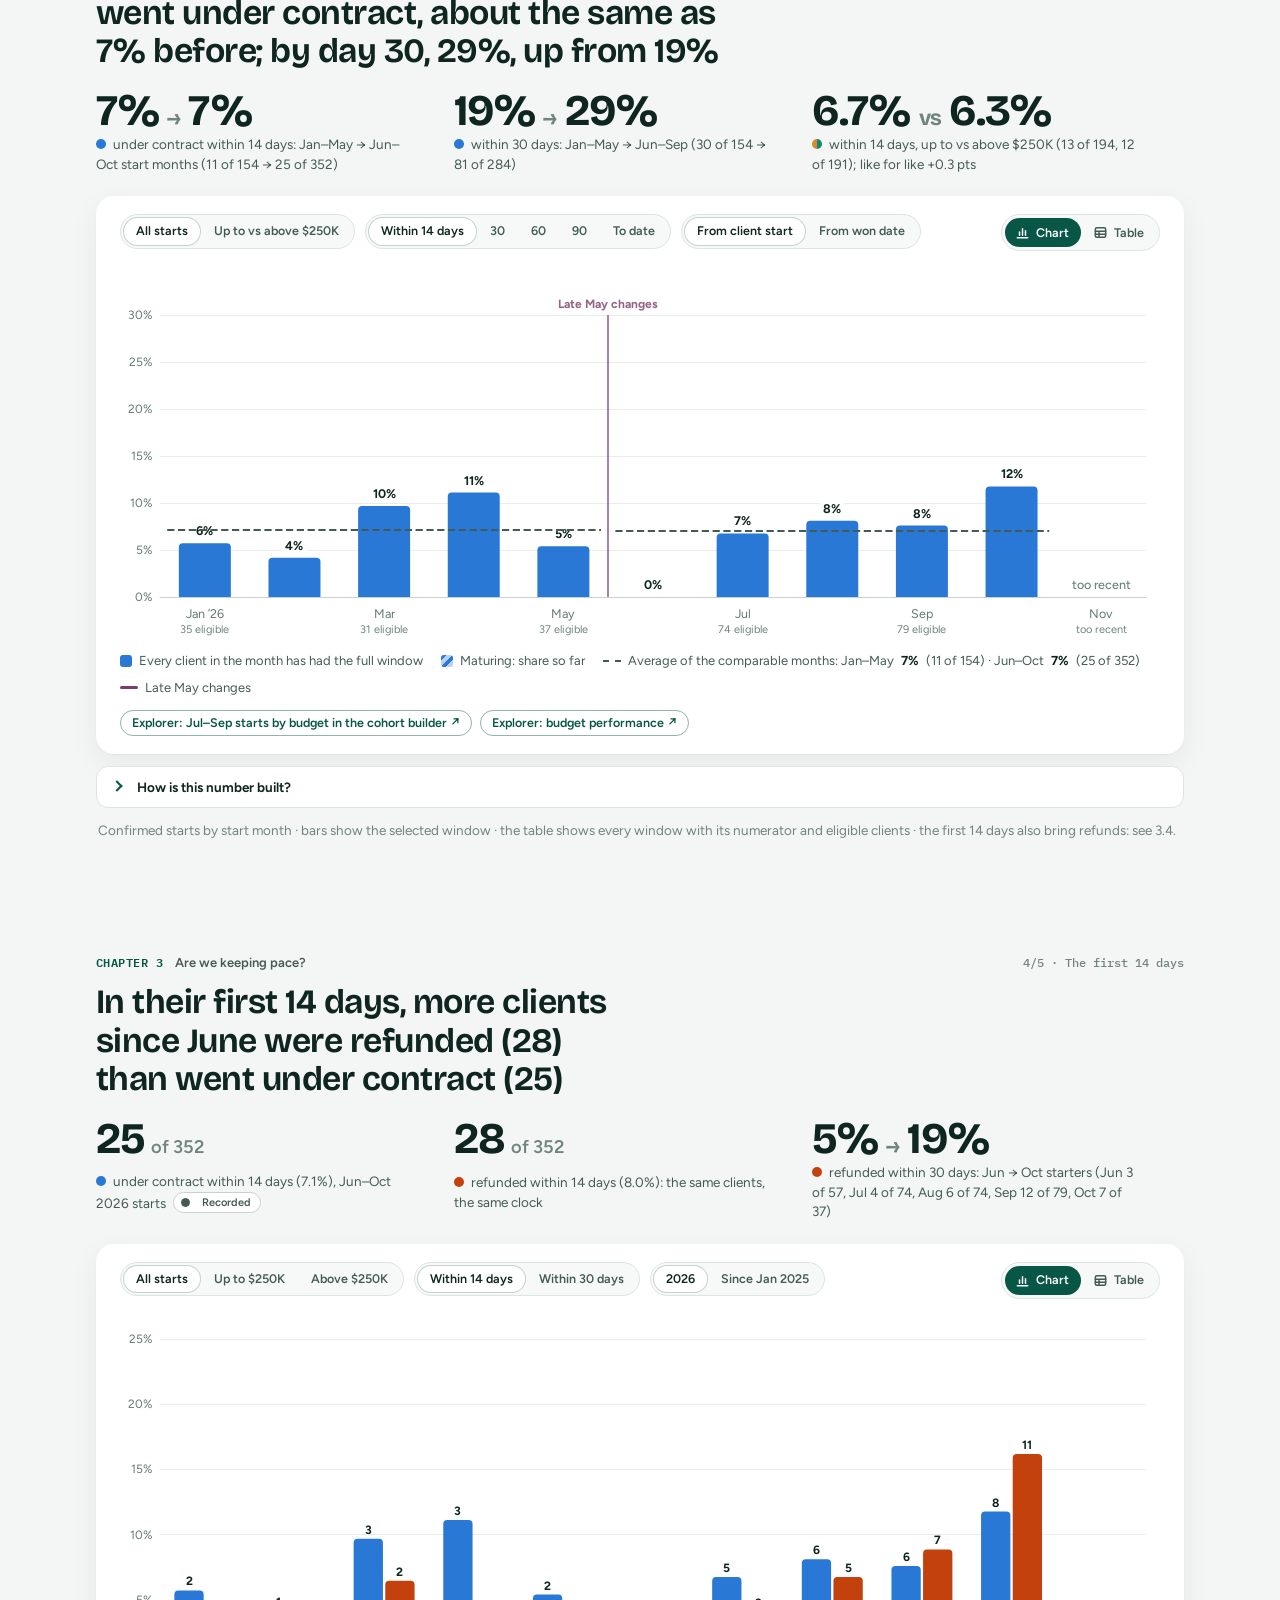
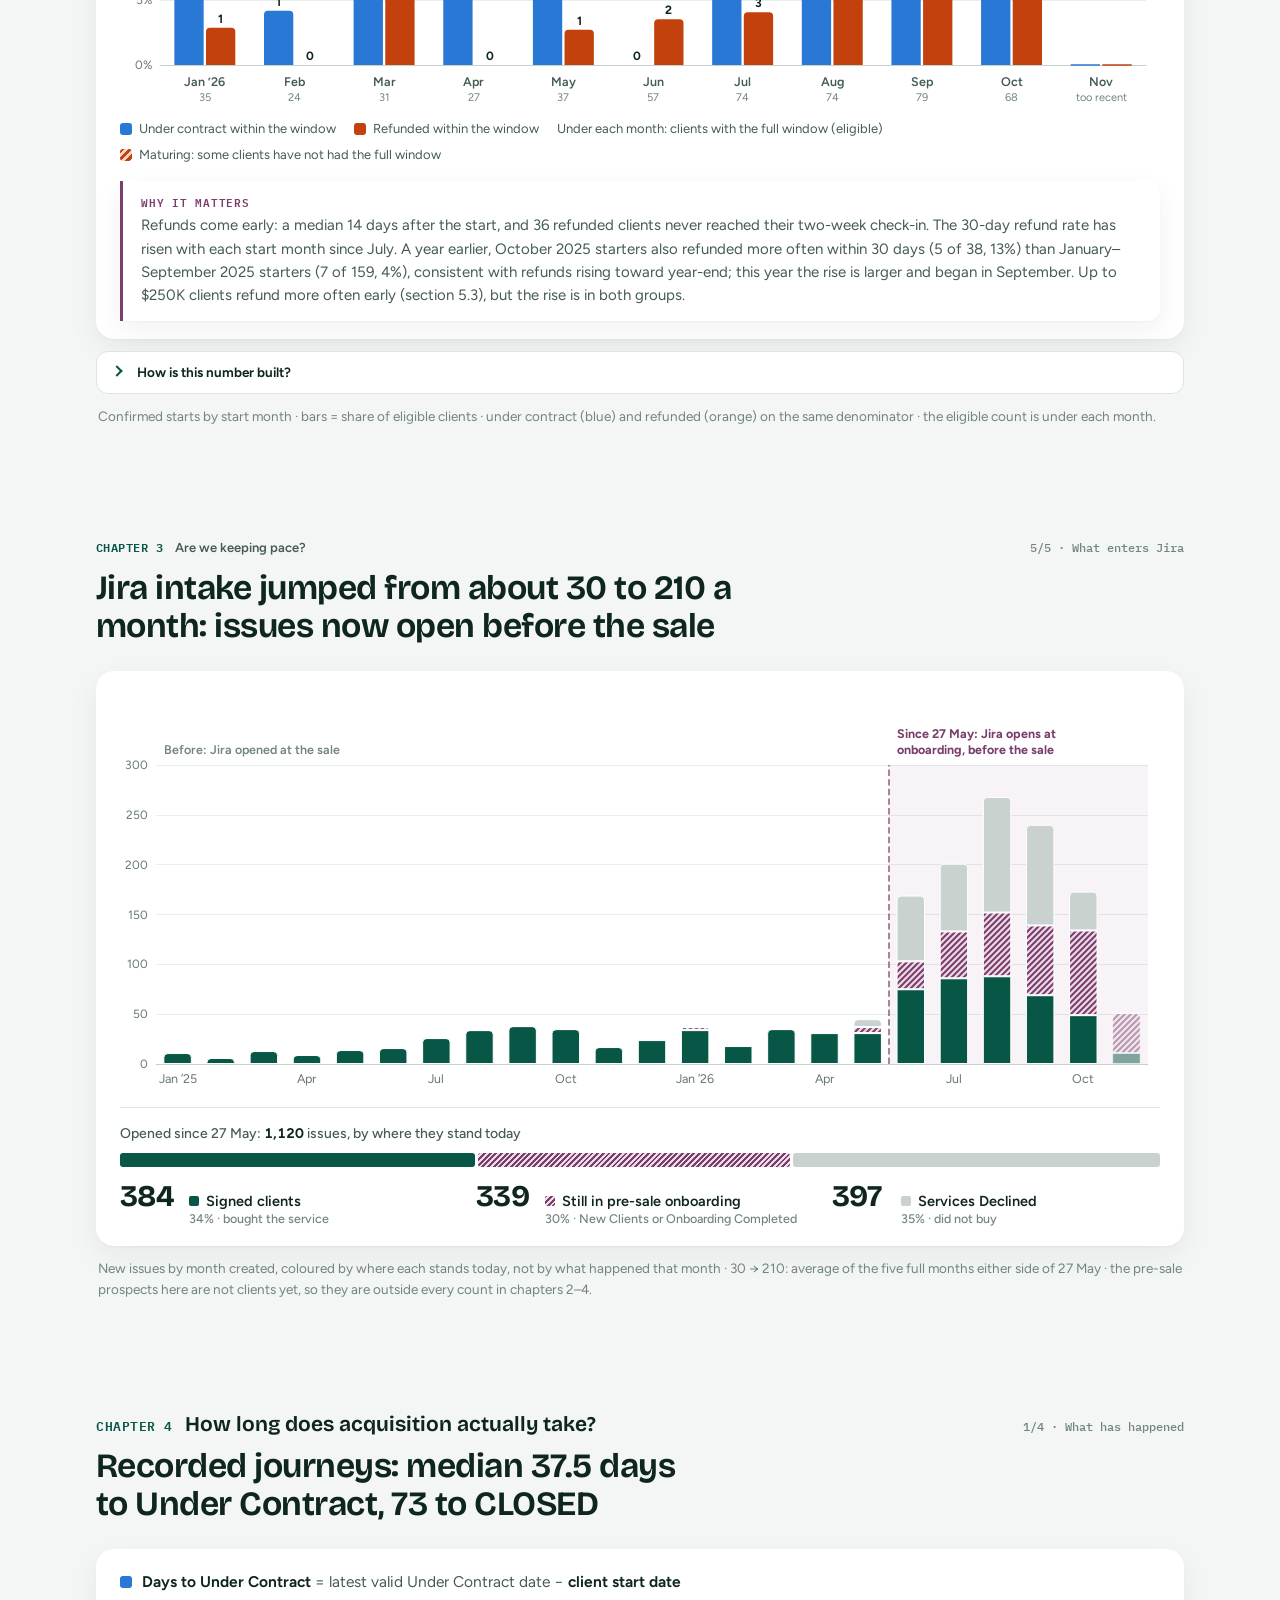
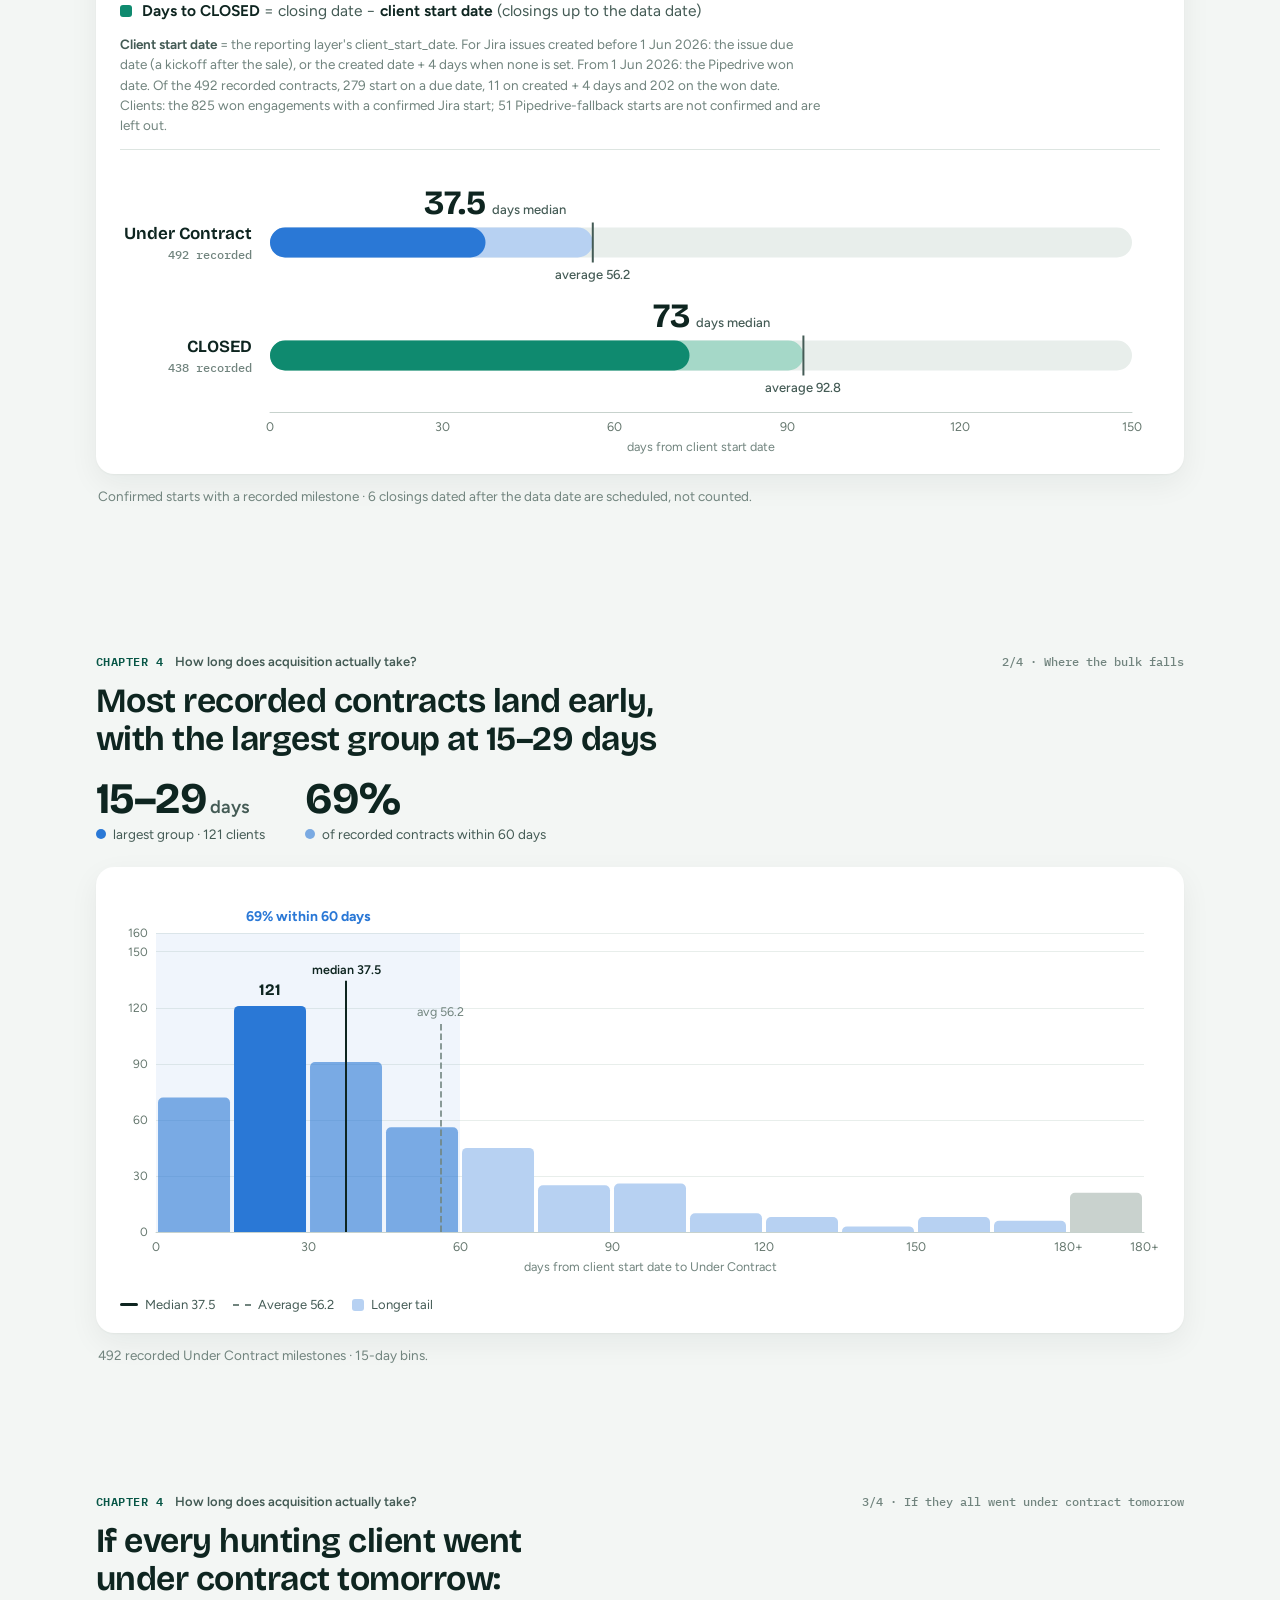
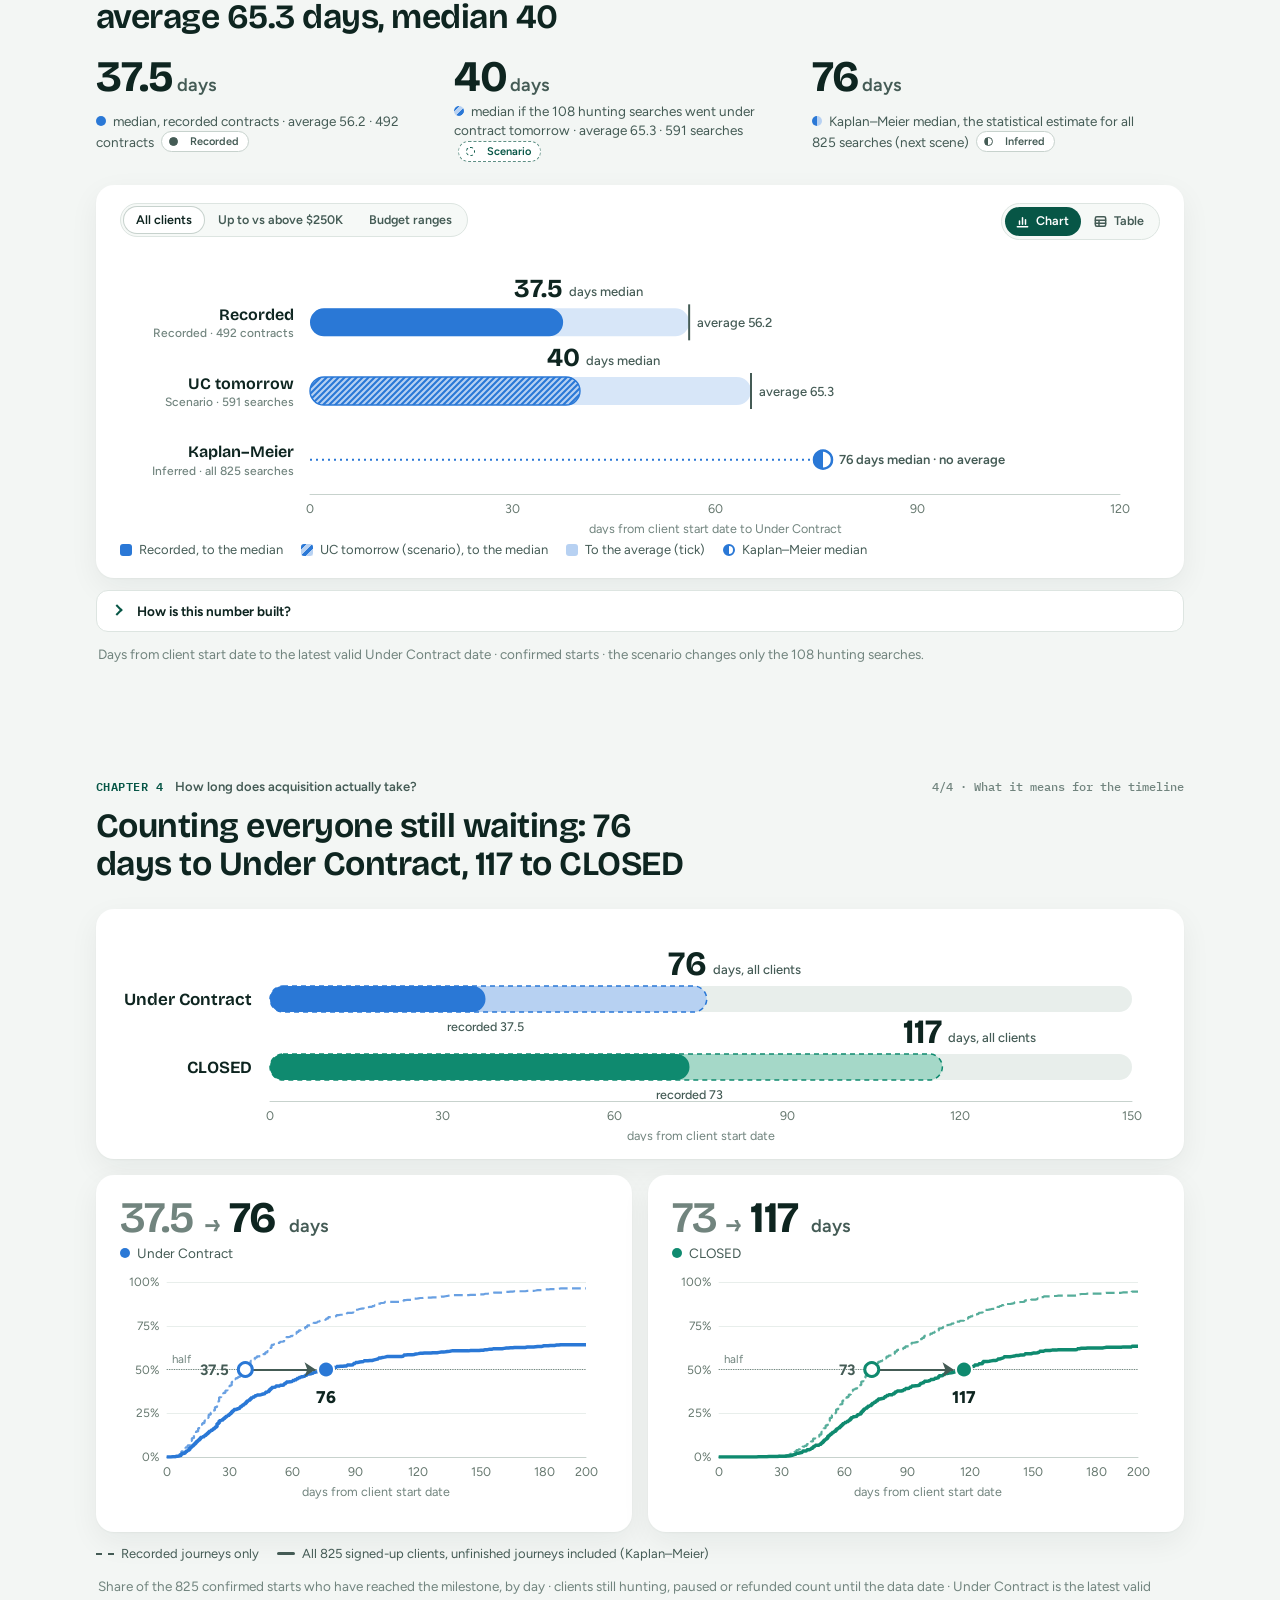
==== commit 55e35495: "Client Journey L10 round 2: outline-only navigation, budget scenes 5.3-5.4, starts vs contracts rede" ====
--- a/docs/2026-11-16/index.html
+++ b/docs/2026-11-16/index.html
@@ -19,7 +19,7 @@
   <a class="visually-hidden" href="#main">Skip to content</a>
   <header class="top">
     <div class="stage">
-      <a class="brand" href="#top" aria-label="Back to the start"><img src="assets/img/strsearch-logo.webp" alt="STR Search" width="80" height="22"><span>The Client Journey</span></a>
+      <span class="brand"><img src="assets/img/strsearch-logo.webp" alt="STR Search" width="80" height="22"><span>The Client Journey</span></span>
       <nav class="tabs" aria-label="Report views"><a href="index.html" aria-current="page"><span class="tl">Client Journey</span><span class="ts">Journey</span></a><a href="cash.html"><span class="tl">Cash forecast</span><span class="ts">Cash</span></a></nav>
       <span class="spacer"></span>
       <span class="keys" aria-hidden="true"><kbd>←</kbd><kbd>→</kbd> step</span>
@@ -29,7 +29,7 @@
     </div>
     <div class="progress" id="progress"></div>
   </header>
-  <nav class="rail" id="rail" aria-label="Chapters"></nav>
+  <nav class="rail" id="rail" aria-label="Outline: chapters, scenes and the Executive Summary"></nav>
   <main id="main"></main>
   <footer class="foot"><div class="stage"><span>STRSearch · The Client Journey</span><span id="foot-asof"></span></div></footer>
 
--- a/docs/2026-11-16/assets/css/story.css
+++ b/docs/2026-11-16/assets/css/story.css
@@ -68,7 +68,7 @@
 
 * { box-sizing: border-box; }
 html { scroll-behavior: smooth; scroll-padding-top: var(--head); }
-@media (min-width: 1000px) and (min-height: 700px) and (prefers-reduced-motion: no-preference) { html { scroll-snap-type: y proximity; } }
+/* No scroll snapping (18 Nov 2026): 'proximity' snapping re-snapped the page whenever a panel opened or a view changed height, moving the reader. */
 @media (prefers-reduced-motion: reduce) { html { scroll-behavior: auto; } }
 body { margin: 0; background: var(--bg); color: var(--ink); font: 400 16px/1.55 var(--f-body); -webkit-font-smoothing: antialiased; }
 body::before { content: ""; position: fixed; inset: 0 0 auto; height: env(safe-area-inset-top, 0px); z-index: 40; background: var(--surface); }
@@ -93,18 +93,50 @@
 .progress { position: absolute; left: 0; bottom: -1px; height: 2px; width: 100%; transform-origin: left; transform: scaleX(0); background: var(--acq); }
 @media (max-width: 760px) { .keys, .snap { display: none; } }
 
-/* ---------- journey rail */
-.rail { position: fixed; left: max(14px, calc((100vw - var(--stage)) / 2 - 64px)); top: 50%; transform: translateY(-50%); z-index: 20; display: none; }
+/* ---------- the outline (far left): the only control that moves between chapters, scenes and the Executive Summary.
+   Collapsed it is a column of dots, so nothing invisible can sit over the page; the panel is display:none until opened. */
+.rail { position: fixed; left: max(12px, calc((100vw - var(--stage)) / 2 - 72px)); top: 50%; transform: translateY(-50%); z-index: 25; display: none; }
 @media (min-width: 1260px) { .rail { display: block; } }
-.rail ol { list-style: none; margin: 0; padding: 0; display: grid; gap: 26px; position: relative; }
-.rail ol::before { content: ""; position: absolute; left: 14px; top: 14px; bottom: 14px; width: 2px; background: var(--line); }
-.rail li { position: relative; }
-.rail a { display: flex; align-items: center; gap: 10px; text-decoration: none; color: var(--muted); }
+.rail ol { list-style: none; margin: 0; padding: 0; }
+.rail-btn { display: flex; align-items: center; justify-content: center; gap: 8px; width: 30px; height: 30px; margin: 0 0 18px; padding: 0; border-radius: 50%; border: 1.5px solid var(--line-2); background: var(--surface); color: var(--ink-2); cursor: pointer; font: 600 12.5px/1 var(--f-body); }
+.rail-btn svg { width: 15px; height: 15px; fill: none; stroke: currentColor; stroke-width: 1.7; stroke-linecap: round; flex: none; }
+.rail-btn span { display: none; white-space: nowrap; }
+.rail-btn:hover, .rail.open .rail-btn { border-color: var(--acq); color: var(--acq); }
+.rail-dots { display: grid; gap: 22px; position: relative; }
+.rail-dots::before { content: ""; position: absolute; left: 14px; top: 14px; bottom: 14px; width: 2px; background: var(--line); }
+.rail-dots li { position: relative; }
+.rail-dots a { display: block; width: 30px; height: 30px; text-decoration: none; }
 .rail .dot { width: 30px; height: 30px; border-radius: 50%; display: grid; place-items: center; background: var(--bg); border: 2px solid var(--line-2); font: 600 13px/1 var(--f-display); color: var(--muted); position: relative; z-index: 1; transition: background .2s, border-color .2s, color .2s; }
-.rail .lbl { font-size: 12.5px; font-weight: 500; white-space: nowrap; opacity: 0; transform: translateX(-4px); transition: opacity .2s, transform .2s; pointer-events: none; background: var(--surface); padding: 3px 8px; border-radius: 6px; box-shadow: var(--shadow); }
-.rail a:hover .lbl, .rail a:focus-visible .lbl { opacity: 1; transform: none; }
 .rail li.on .dot { background: var(--acq); border-color: var(--acq); color: var(--surface); }
 .rail li.done .dot { border-color: var(--acq); color: var(--acq); }
+.rail li.summary .dot, .rail li.method .dot { border-style: dashed; }
+.rail li.start .dot { font-size: 15px; }
+.rail-panel { position: absolute; left: 44px; top: -6px; width: 330px; max-height: calc(100vh - var(--head) - 40px); overflow: auto; padding: 14px 10px 12px; background: var(--surface); border: 1px solid var(--line); border-radius: 14px; box-shadow: 0 14px 40px rgba(10, 40, 34, .18); }
+.rail-panel[hidden] { display: none; }
+.rp-h { margin: 0 8px 8px; font: 600 11px/1 var(--f-mono); letter-spacing: .07em; text-transform: uppercase; color: var(--muted); }
+.rp-list { display: grid; gap: 2px; }
+.rp-ch { display: flex; align-items: center; gap: 10px; padding: 7px 8px; border-radius: 9px; text-decoration: none; color: var(--ink); font: 600 14px/1.25 var(--f-body); }
+.rp-ch:hover, .rp-ch:focus-visible { background: color-mix(in srgb, var(--acq) 8%, transparent); }
+.rp-n { flex: none; width: 24px; height: 24px; border-radius: 50%; display: grid; place-items: center; border: 1.5px solid var(--line-2); font: 600 12px/1 var(--f-display); color: var(--muted); }
+.rp-list > li.on > .rp-ch { color: var(--acq); }
+.rp-list > li.on > .rp-ch .rp-n { background: var(--acq); border-color: var(--acq); color: var(--surface); }
+.rp-list > li.done > .rp-ch .rp-n { border-color: var(--acq); color: var(--acq); }
+.rp-list > li.summary > .rp-ch .rp-n, .rp-list > li.method > .rp-ch .rp-n { border-style: dashed; }
+.rp-sub { display: none; margin: 1px 0 6px 42px; padding: 0 0 0 10px; border-left: 2px solid var(--line); }
+.rp-list > li.on > .rp-sub { display: grid; gap: 1px; }
+.rp-sub a { display: block; padding: 5px 8px; border-radius: 7px; font: 500 13px/1.3 var(--f-body); color: var(--ink-2); text-decoration: none; }
+.rp-sub a b { font: 600 12px var(--f-mono); color: var(--muted); margin-right: 6px; }
+.rp-sub a:hover, .rp-sub a:focus-visible { background: color-mix(in srgb, var(--acq) 8%, transparent); color: var(--ink); }
+.rp-sub li.now a { color: var(--acq); font-weight: 650; background: color-mix(in srgb, var(--acq) 7%, transparent); }
+.rp-sub li.now a b { color: var(--acq); }
+/* narrower than the dot column allows: one floating Outline button that opens the same panel */
+@media (max-width: 1259.98px) {
+  .rail { display: block; left: 14px; top: auto; bottom: 16px; transform: none; }
+  .rail-dots { display: none; }
+  .rail-btn { width: auto; height: 38px; margin: 0; padding: 0 14px 0 12px; border-radius: 999px; box-shadow: var(--shadow); }
+  .rail-btn span { display: inline; }
+  .rail-panel { left: 0; top: auto; bottom: 48px; }
+}
 
 /* ---------- opening */
 .opening { padding-block: 72px 40px; }
@@ -115,13 +147,12 @@
 .tag { display: inline-flex; align-items: center; gap: 6px; padding: 4px 10px; border-radius: 999px; background: var(--surface); border: 1px solid var(--line); font: 500 12px/1 var(--f-mono); color: var(--ink-2); }
 .agenda { list-style: none; padding: 0; margin: 44px 0 0; display: grid; grid-template-columns: repeat(4, minmax(0, 1fr)); gap: 0; border-top: 1px solid var(--line-2); }
 @media (max-width: 860px) { .agenda { grid-template-columns: repeat(2, minmax(0, 1fr)); } }
-.agenda a { display: grid; gap: 6px; padding: 16px 16px 4px 0; text-decoration: none; color: var(--ink); }
+.agenda li { display: grid; gap: 6px; padding: 16px 16px 4px 0; color: var(--ink); }
 .agenda .n { font: 600 13px/1 var(--f-mono); color: var(--acq); }
 .agenda .t { font: 600 17px/1.25 var(--f-display); }
-.agenda a:hover .t { color: var(--acq); }
 
 /* ---------- scenes */
-.scene { padding-block: 64px 48px; scroll-snap-align: start; display: flex; flex-direction: column; justify-content: center; }
+.scene { padding-block: 64px 48px; display: flex; flex-direction: column; justify-content: flex-start; }   /* top-aligned: content above the reader's eye never re-centres when a panel opens */
 .scene > .stage { width: 100%; }
 @media (min-width: 1000px) and (min-height: 700px) { .scene { min-height: calc(100svh - var(--head)); } }
 .sh { display: grid; gap: 10px; margin-bottom: 26px; }
@@ -314,8 +345,9 @@
 /* ---------- panel tools (added 18 Nov 2026): the Cash Forecast's Chart / Table switch, basis labels, "How is this built?"
    explanations and sortable tables, scoped to the Client Journey scenes (the Cash Forecast page keeps its own copies) */
 .scene .ptools, .scene .ptools .pl, .scene .ptools .pr { display: flex; flex-wrap: wrap; align-items: center; gap: 8px 10px; }
-.scene .ptools { justify-content: space-between; margin: -4px 0 14px; }
-.scene .ptools .pr { margin-left: auto; }
+.scene .ptools { justify-content: space-between; align-items: flex-start; flex-wrap: nowrap; margin: -4px 0 14px; }   /* nowrap: the Chart / Table switch stays on the first row in both views */
+.scene .ptools .pl { flex: 1 1 auto; min-width: 0; }
+.scene .ptools .pr { margin-left: auto; align-self: flex-start; flex: none; }
 .scene .ptools .pl .legend { margin: 0; }
 .scene .vt { display: inline-flex; gap: 2px; padding: 3px; border: 1px solid var(--line); border-radius: 999px; background: var(--surface-2); flex: none; }
 .scene .vt button { display: inline-flex; align-items: center; gap: 6px; border: 0; background: transparent; color: var(--ink-2); font: 600 12.5px/1 var(--f-body); padding: 7px 12px; border-radius: 999px; cursor: pointer; white-space: nowrap; }
@@ -363,8 +395,9 @@
 .scene .dt thead th { font-size: 12px; font-weight: 600; color: var(--muted); vertical-align: bottom; line-height: 1.3; }
 .scene .dt thead th button { font: inherit; color: inherit; background: none; border: 0; padding: 0; cursor: pointer; text-align: inherit; }
 .scene .dt thead th button:hover { color: var(--ink); }
-.scene .dt thead th[aria-sort="ascending"] button::after { content: " ▲"; font-size: 9px; }
-.scene .dt thead th[aria-sort="descending"] button::after { content: " ▼"; font-size: 9px; }
+.scene .dt thead th button::after { content: " ▲"; font-size: 9px; visibility: hidden; }   /* the arrow's room is always reserved, so sorting never re-wraps a header */
+.scene .dt thead th[aria-sort="ascending"] button::after { content: " ▲"; visibility: visible; }
+.scene .dt thead th[aria-sort="descending"] button::after { content: " ▼"; visibility: visible; }
 .scene .dt thead tr.sup th { border-bottom: 0; padding-bottom: 0; color: var(--ink-2); text-align: center; }
 .scene .dt td.strong, .scene .dt tr.tot td { font-weight: 700; color: var(--ink); }
 .scene .dt tr.dim td { color: var(--muted); }
@@ -438,12 +471,18 @@
 .qa ol { list-style: none; margin: 0; padding: 0; display: grid; grid-template-columns: repeat(2, minmax(0, 1fr)); gap: 10px 14px; counter-reset: qa; }
 @media (max-width: 860px) { .qa ol { grid-template-columns: 1fr; } }
 .qa li { counter-increment: qa; }
-.qa a { display: grid; grid-template-columns: auto minmax(0, 1fr) auto; gap: 4px 14px; align-items: start; padding: 14px 16px; background: var(--surface); border: 1px solid var(--line); border-radius: 14px; text-decoration: none; color: var(--ink); height: 100%; }
-.qa a::before { content: counter(qa); font: 600 13px/1 var(--f-mono); color: var(--acq); grid-row: span 2; padding-top: 3px; }
-.qa a:hover { border-color: var(--acq); }
+.qc { display: grid; grid-template-columns: auto minmax(0, 1fr) auto; gap: 4px 14px; align-items: start; padding: 14px 16px; background: var(--surface); border: 1px solid var(--line); border-radius: 14px; color: var(--ink); height: 100%; }
+.qc::before { content: counter(qa); font: 600 13px/1 var(--f-mono); color: var(--acq); grid-row: span 2; padding-top: 3px; }
 .qa .q { font: 600 15px/1.3 var(--f-body); color: var(--ink); }
 .qa .ans { grid-column: 2; font-size: 13.5px; line-height: 1.45; color: var(--ink-2); }
-.qa .go { grid-row: 1 / span 2; grid-column: 3; font: 600 12px/1 var(--f-mono); color: var(--acq); white-space: nowrap; padding-top: 4px; }
+.qa .go { grid-row: 1 / span 2; grid-column: 3; font: 600 11.5px/1 var(--f-mono); color: var(--muted); white-space: nowrap; padding: 4px 8px; border: 1px solid var(--line-2); border-radius: 999px; }
+.howto { display: flex; align-items: flex-start; gap: 14px; margin: 26px 0 0; max-width: 78ch; padding: 12px 16px; background: var(--surface); border: 1px solid var(--line); border-radius: 14px; }
+.howto p { margin: 0; font-size: 14px; line-height: 1.55; color: var(--ink-2); }
+.howto b { color: var(--ink); }
+.howto kbd { font: 500 11px/1 var(--f-mono); border: 1px solid var(--line-2); border-bottom-width: 2px; border-radius: 5px; padding: 2px 6px; background: var(--surface-2); color: var(--ink-2); }
+.howto-i { flex: none; display: inline-flex; flex-direction: column; gap: 5px; padding-top: 3px; }
+.howto-i i { width: 12px; height: 12px; border-radius: 50%; border: 2px solid var(--acq); }
+.howto-i i.s { border-style: dashed; border-color: var(--sales); }
 .chart.h-coh { height: 380px; }
 .chart.h-scn { height: 280px; }
 .chart.h-scb { height: 560px; }
@@ -454,13 +493,7 @@
 #cohAvg b { color: var(--ink); }
 
 /* ---------- L10 update (18 Nov 2026): goal pace, client status, budget groups, executive summary */
-.opening .jump { display: inline-flex; align-items: center; gap: 10px; margin-top: 22px; padding: 11px 18px; border-radius: 999px; background: var(--acq); color: var(--surface); font: 650 15px/1 var(--f-body); text-decoration: none; box-shadow: var(--shadow); }
-.opening .jump:hover { filter: brightness(1.08); }
-.opening .jump svg { width: 16px; height: 16px; fill: none; stroke: currentColor; stroke-width: 2; stroke-linecap: round; stroke-linejoin: round; }
-.opening .jump-row { display: flex; flex-wrap: wrap; align-items: center; gap: 10px 18px; }
-.opening .jump-row .jump-s { font-size: 13.5px; color: var(--muted); margin-top: 22px; }
-.agenda li.sum a .n { color: var(--sales); }
-.rail li.sum .dot { border-style: dashed; }
+.agenda li.sum .n { color: var(--sales); }
 .chart.h-goal { height: 430px; }
 .chart.h-goalw { height: 600px; }
 .chart.h-wait { height: 300px; }
@@ -505,8 +538,7 @@
 .sum-cards .sc-k small { font-size: 12.5px; color: var(--muted); max-width: 22ch; line-height: 1.35; }
 .sum-cards p { margin: 0; font-size: 14.5px; line-height: 1.55; color: var(--ink-2); }
 .sum-cards p b { color: var(--ink); }
-.sum-cards .sc-go { font: 600 12.5px/1 var(--f-mono); color: var(--acq); text-decoration: none; justify-self: start; margin-top: 2px; }
-.sum-cards .sc-go:hover { text-decoration: underline; }
+.sum-cards .sc-go { font: 600 11.5px/1 var(--f-mono); color: var(--muted); justify-self: start; margin-top: 2px; }
 .sum-two { display: grid; grid-template-columns: repeat(2, minmax(0, 1fr)); gap: 14px; margin-top: 16px; }
 @media (max-width: 860px) { .sum-two { grid-template-columns: 1fr; } }
 .sum-two .board h3 { margin: 0 0 8px; font: 650 18px/1.25 var(--f-display); color: var(--ink); }
@@ -517,3 +549,77 @@
 .chart.h-scc { height: 360px; }
 .learn.four { grid-template-columns: repeat(2, minmax(0, 1fr)); gap: 28px 40px; }
 @media (max-width: 860px) { .learn.four { grid-template-columns: 1fr; } }
+
+/* paired comparison rows (budget scenes) */
+.pairs { display: grid; gap: 2px; }
+.pr-head, .pr-row { display: grid; grid-template-columns: 124px minmax(0, 1fr) 112px; gap: 4px 16px; align-items: center; }
+.pr-head { font: 600 11px/1.2 var(--f-mono); letter-spacing: .06em; text-transform: uppercase; color: var(--muted); padding: 0 10px 6px; }
+.pr-head span:last-child { text-align: right; }
+.pr-row { padding: 9px 10px; border-radius: 12px; border: 1px solid transparent; }
+.pr-row + .pr-row { border-top: 1px solid var(--line); border-top-left-radius: 0; border-top-right-radius: 0; }
+.pr-row.hl { background: color-mix(in srgb, var(--b-lo) 7%, var(--surface)); border: 1px solid color-mix(in srgb, var(--b-lo) 40%, var(--line)); padding-block: 14px; margin-block: 3px; }
+.pr-row.hl + .pr-row { border-top-color: transparent; }
+.pr-lab { display: grid; gap: 2px; align-content: center; }
+.pr-lab b { font: 650 15px/1.25 var(--f-body); color: var(--ink); }
+.pr-row.hl .pr-lab b { font: 700 17px/1.2 var(--f-display); }
+.pr-lab small { font-size: 12px; line-height: 1.35; color: var(--muted); }
+.pr-tag { justify-self: start; font: 700 10.5px/1 var(--f-mono); letter-spacing: .06em; text-transform: uppercase; color: var(--surface); background: var(--ink-2); border-radius: 999px; padding: 4px 8px; }
+.pr-bars { display: grid; gap: 5px; min-width: 0; }
+.pr-bar { display: flex; align-items: center; gap: 12px; min-width: 0; }
+.pr-track { flex: 1 1 auto; height: 15px; background: var(--grid); border-radius: 5px; overflow: hidden; min-width: 40px; }
+.pr-row.hl .pr-track { height: 20px; }
+.pr-track i { display: block; height: 100%; border-radius: 5px; }
+.pr-v { flex: none; width: 112px; display: flex; align-items: baseline; gap: 8px; font-variant-numeric: tabular-nums; }
+.pr-v b { font: 700 15px/1 var(--f-display); color: var(--ink); min-width: 3.3em; }
+.pr-row.hl .pr-v b { font-size: 19px; }
+.pr-v small { font-size: 12px; color: var(--ink-2); white-space: nowrap; }
+.pr-v sup { font: 600 9.5px/1 var(--f-mono); color: var(--muted); margin-left: 2px; }
+.pr-d { display: grid; gap: 1px; justify-items: end; text-align: right; }
+.pr-d b { font: 700 16px/1.1 var(--f-display); color: var(--ink-2); font-variant-numeric: tabular-nums; }
+.pr-d b.clear { color: var(--ink); }
+.pr-d small { font-size: 11.5px; color: var(--muted); font-variant-numeric: tabular-nums; }
+.pr-d em { font: 600 11.5px/1.2 var(--f-body); font-style: normal; color: var(--muted); }
+.pr-d em.clear { color: var(--sales); font-weight: 700; }
+.pr-nm { font-size: 12px; color: var(--muted); }
+.pr-key { display: flex; flex-wrap: wrap; gap: 6px 22px; font-size: 13px; color: var(--ink-2); margin: 0 0 8px; }
+.pr-key span { display: inline-flex; align-items: center; gap: 8px; font-weight: 600; }
+.pr-key i { width: 14px; height: 14px; border-radius: 4px; display: inline-block; }
+.pp-grid { display: grid; grid-template-columns: repeat(2, minmax(0, 1fr)); gap: 22px 34px; }
+.pp-grid.one { grid-template-columns: 1fr; }
+@media (max-width: 1000px) { .pp-grid { grid-template-columns: 1fr; } }
+.pp-h { margin: 0 0 8px; display: grid; gap: 2px; }
+.pp-h b { font: 650 17px/1.25 var(--f-display); color: var(--ink); }
+.pp-h span { font-size: 13px; color: var(--ink-2); line-height: 1.4; }
+.pp-h .pp-q { font: 600 11px/1.2 var(--f-mono); letter-spacing: .06em; text-transform: uppercase; color: var(--muted); }
+.ctx { margin: 14px 0 0; padding: 12px 16px; border: 1px dashed var(--line-2); border-radius: 12px; font-size: 13.5px; line-height: 1.55; color: var(--ink-2); background: var(--surface-2); }
+.ctx b { color: var(--ink); }
+.ctx .ctx-h { display: block; font: 600 11px/1.2 var(--f-mono); letter-spacing: .07em; text-transform: uppercase; color: var(--muted); margin-bottom: 4px; }
+.scene details.ex.deep { margin-top: 14px; }
+.scene details.ex .deep-b { padding: 0 16px 14px 16px; }
+.scene details.ex .deep-b .tw { margin-top: 10px; }
+.chart.h-km { height: 330px; }
+
+/* 3.2 starts vs contracts: chart with the explanation beside it */
+.chart.h-pace2 { height: 560px; }
+.split { display: grid; grid-template-columns: minmax(0, 1fr) 330px; gap: 22px; align-items: start; }
+.split-side { display: grid; gap: 12px; align-content: start; }
+.scene .board.is-table .split { display: block; }
+.scene .board.is-table .split-side { display: grid; grid-template-columns: repeat(3, minmax(0, 1fr)); gap: 12px; margin-top: 16px; }
+@media (max-width: 1100px) { .split { grid-template-columns: 1fr; } .scene .board.is-table .split-side { grid-template-columns: 1fr; } .split-side { margin-top: 10px; } }
+.note { padding: 12px 14px; border-radius: 12px; background: var(--surface-2); border: 1px solid var(--line); font-size: 13.5px; line-height: 1.5; color: var(--ink-2); }
+.note p { margin: 0; }
+.note b { color: var(--ink); }
+.note-h { display: flex; align-items: center; gap: 8px; margin-bottom: 8px; font: 600 11px/1.2 var(--f-mono); letter-spacing: .07em; text-transform: uppercase; color: var(--muted); }
+.note.status { border-style: dashed; border-color: var(--wait); background: color-mix(in srgb, var(--wait) 6%, var(--surface)); }
+.note .big { font: 700 28px/1 var(--f-display); color: var(--ink); letter-spacing: -.02em; margin-right: 4px; }
+.marks { list-style: none; margin: 0; padding: 0; display: grid; gap: 10px; }
+.marks li { display: grid; grid-template-columns: 22px minmax(0, 1fr); gap: 10px; align-items: start; }
+.marks li i { width: 22px; height: 22px; border-radius: 50%; background: var(--ink); color: var(--surface); display: grid; place-items: center; font: 800 12px/1 var(--f-body); font-style: normal; margin-top: 1px; }
+.fig.status { padding-left: 18px; border-left: 2px dashed var(--line-2); }
+
+.scene [hidden] { display: none !important; }
+.pp-call { align-self: start; margin: 0; }
+.pp-call.call { margin-top: 0; }
+.pp-call .call-h + b, .pp-call p { margin: 0 0 8px; }
+.pp-call p:last-child { margin-bottom: 0; }
+.chart.h-pace2 { height: 600px; }
